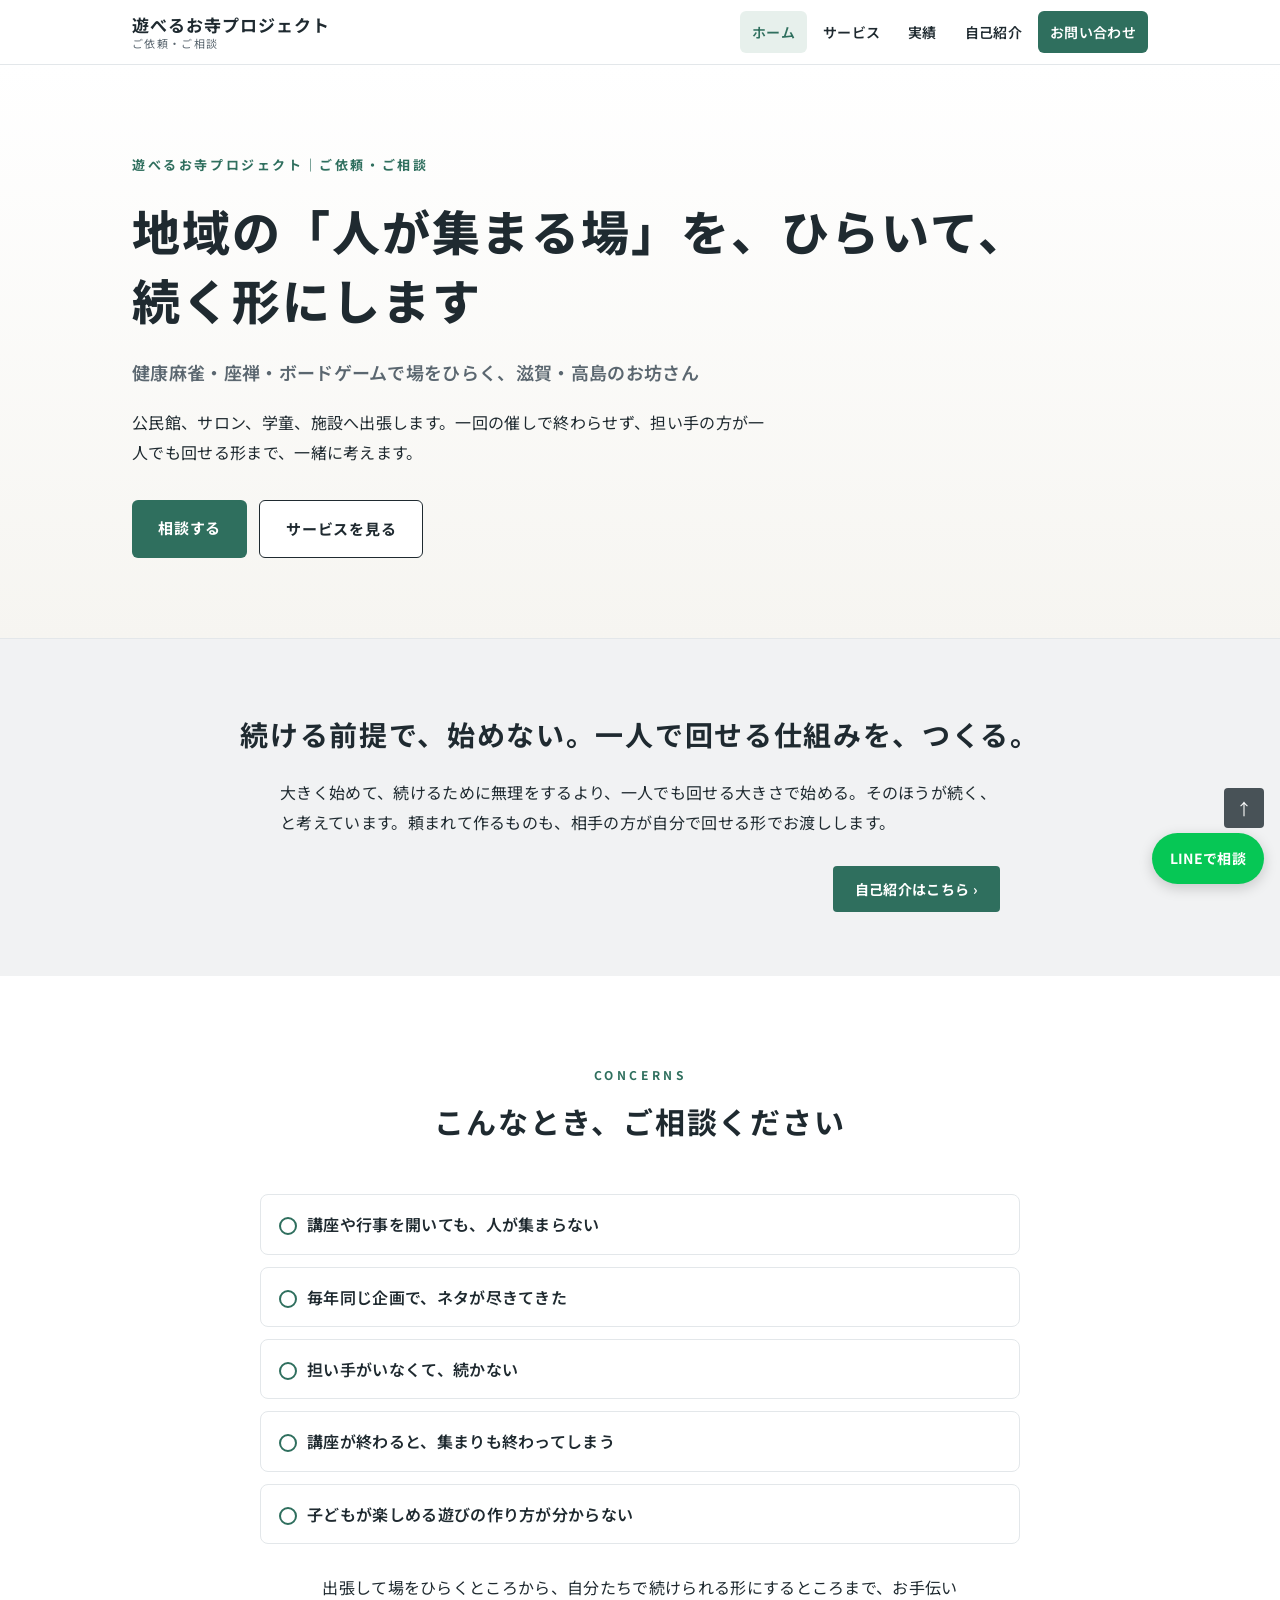
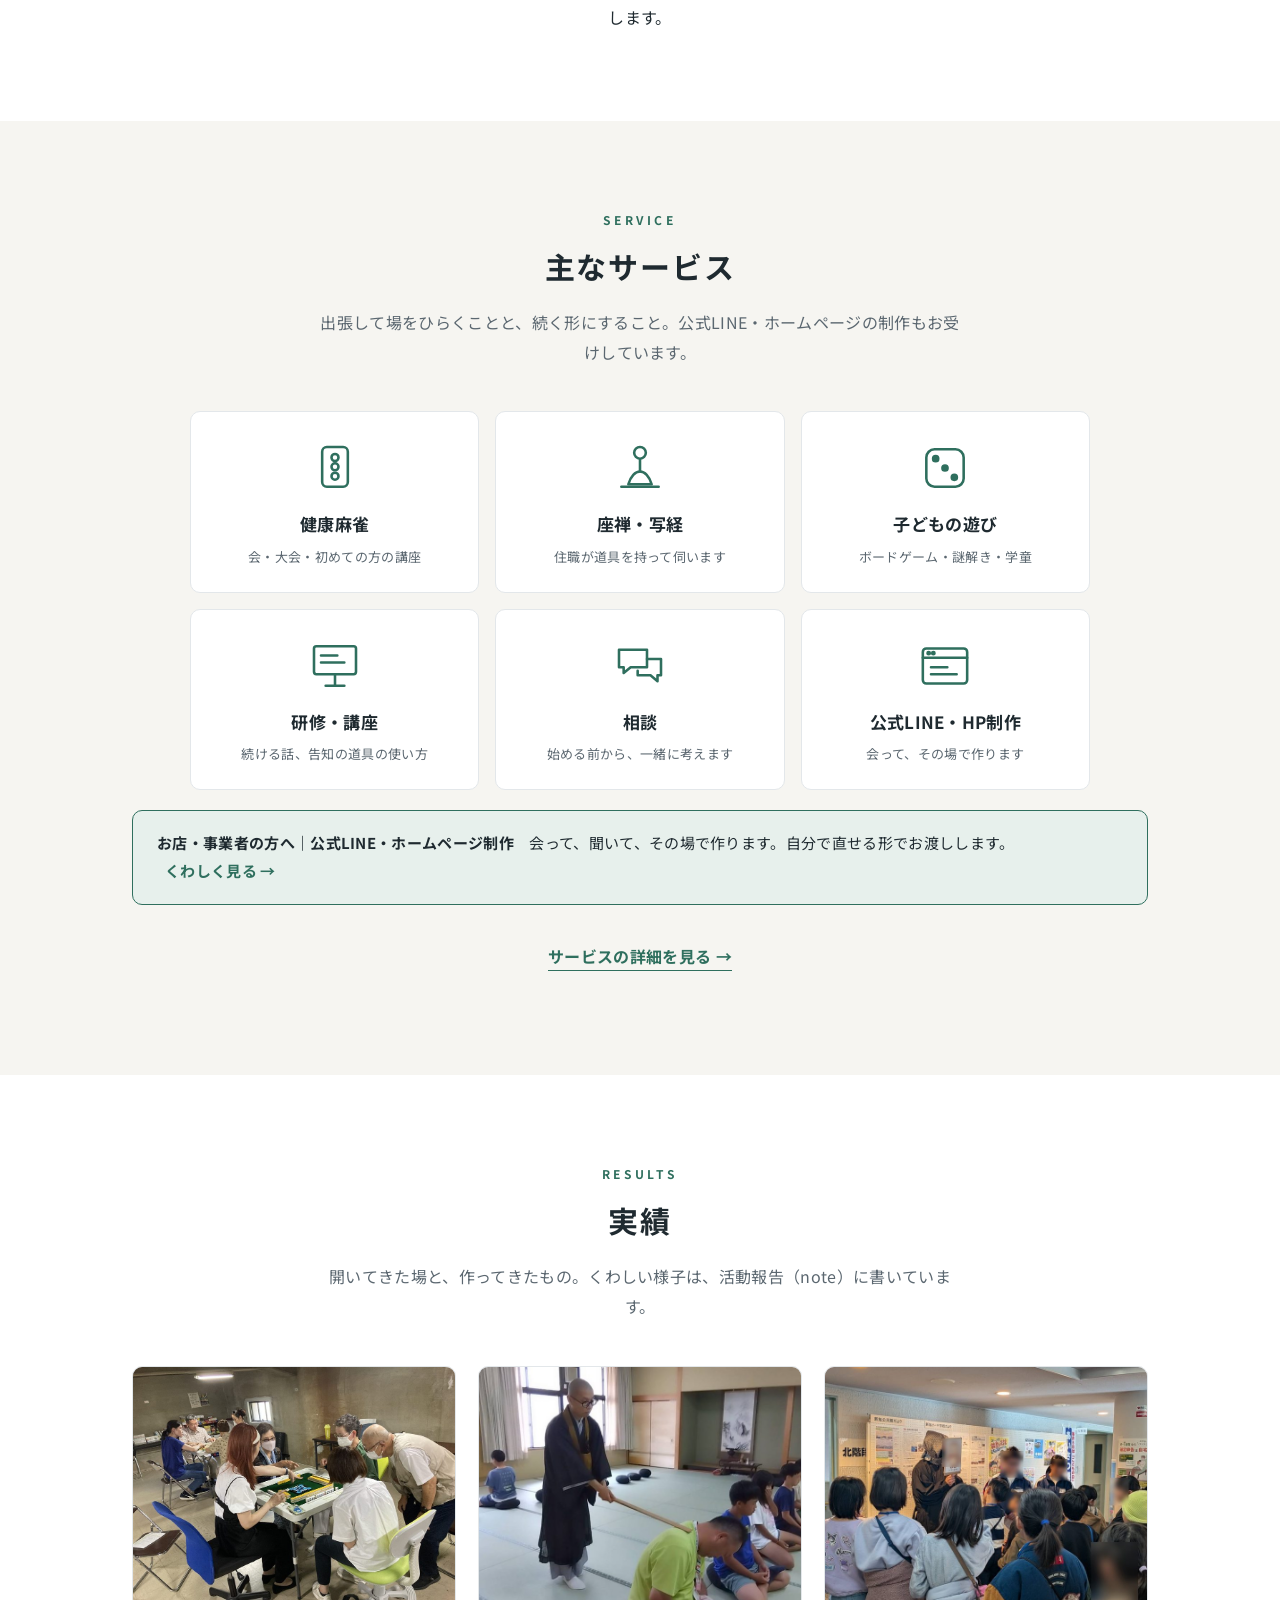
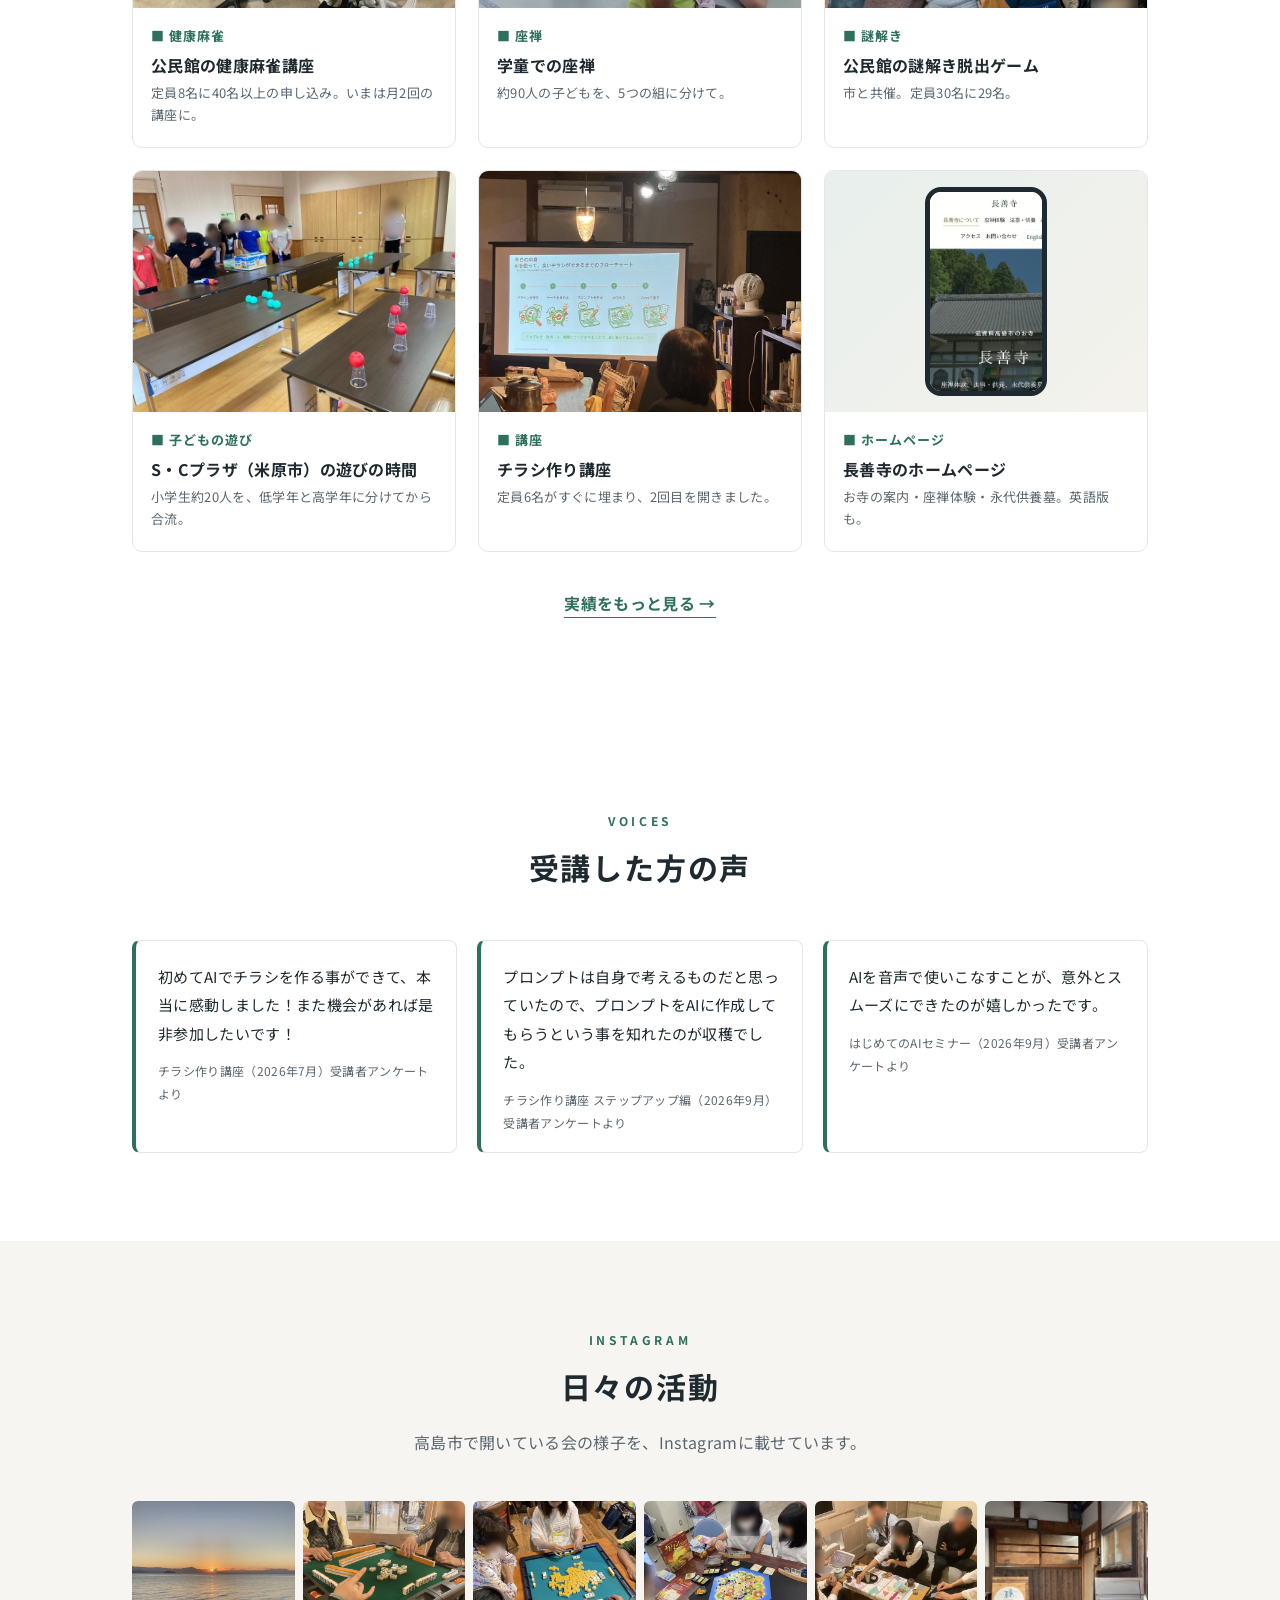
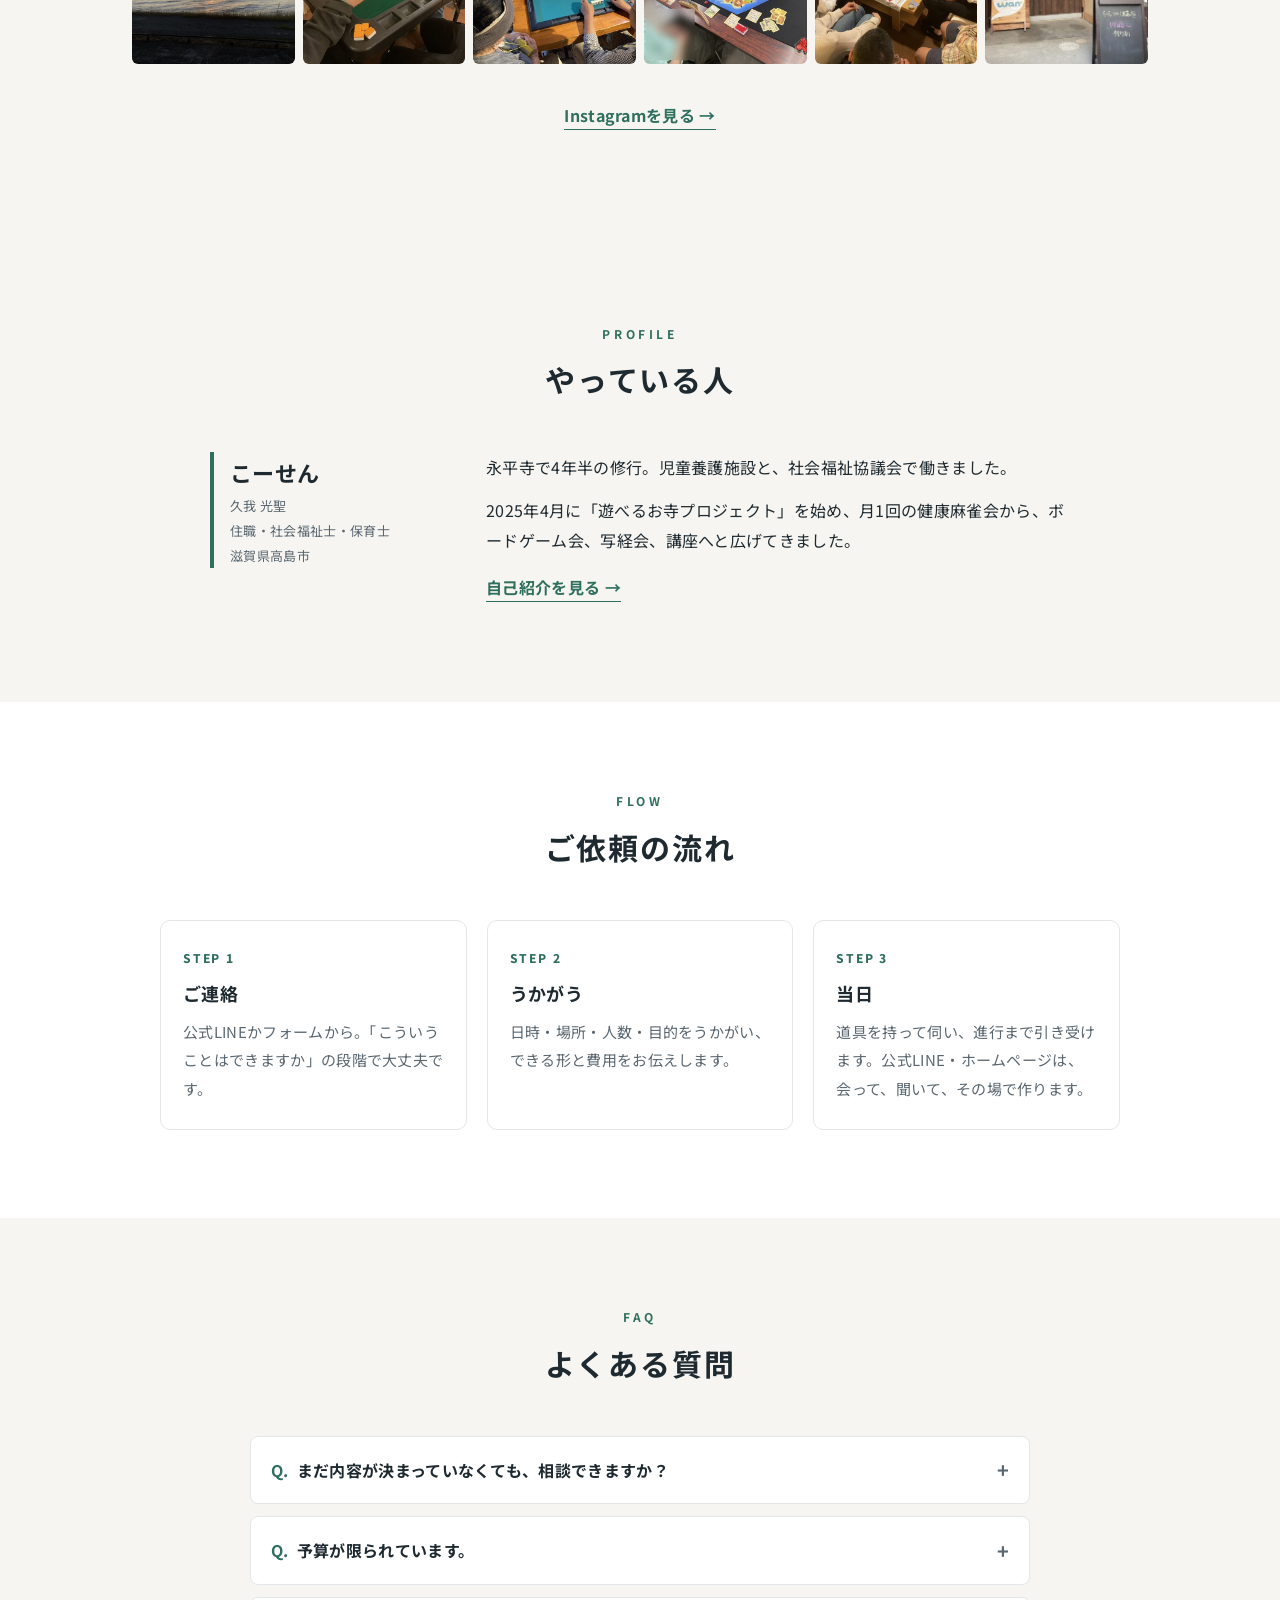
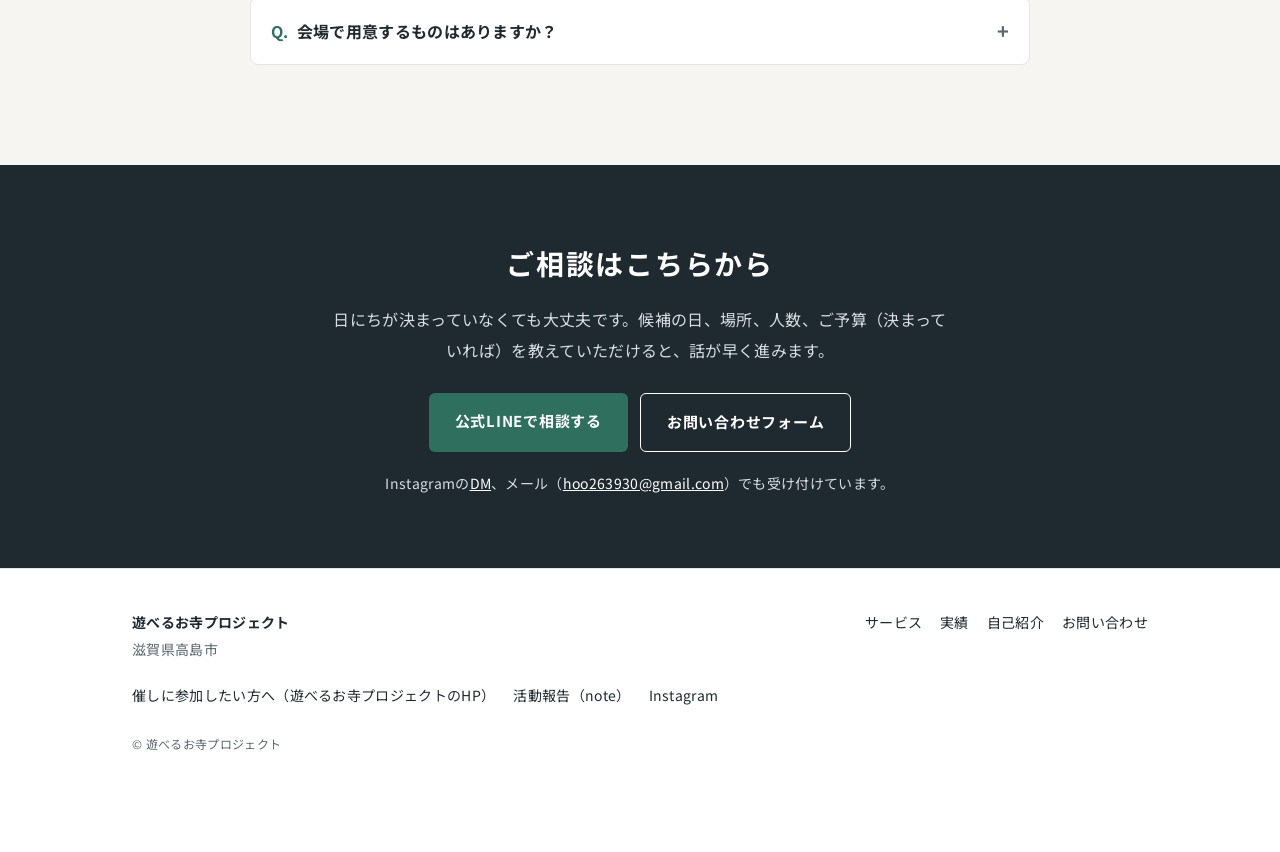
==== index.html @ fc55735c "試作：サービスのページの上にアイコン（押すと各説明へ）、実績のページを写真つきに（S・Cプラザ・公民館の脱出ゲーム・座禅・フェスタ・麻雀大会など13件） Co-Authored-By: Claude " ====
<!doctype html>
<html lang="ja">
<head>
  <meta charset="utf-8" />
  <meta name="viewport" content="width=device-width, initial-scale=1" />
  <script>/* 古い住所（github.io/works）で開かれたら、新しい住所の同じページへ移す */if(/\.github\.io$/.test(location.hostname)){location.replace("https://asoberu-otera-works.pages.dev/"+location.pathname.replace(/^\/works\/?/,"")+location.search+location.hash);}</script>
  <title>遊べるお寺プロジェクト｜ご依頼・ご相談</title>
  <link rel="canonical" href="https://asoberu-otera-works.pages.dev/" />
  <meta name="description" content="地域の「人が集まる場」を、ひらいて、続く形にします。健康麻雀・座禅・ボードゲームで場をひらく、滋賀・高島のお坊さん。" />
  <link rel="preconnect" href="https://fonts.googleapis.com" />
  <link rel="preconnect" href="https://fonts.gstatic.com" crossorigin />
  <link href="https://fonts.googleapis.com/css2?family=Noto+Sans+JP:wght@400;600;700;800&display=swap" rel="stylesheet" />
  <link rel="stylesheet" href="assets/style.css?v=11" />
</head>
<body>
<header class="site-header">
  <div class="wrap">
    <a class="logo" href=""><b>遊べるお寺プロジェクト</b><small>ご依頼・ご相談</small></a>
    <nav class="nav" aria-label="メニュー"><a class="nav-home" href="" aria-current="page">ホーム</a><a href="service/">サービス</a><a href="results/">実績</a><a href="about/">自己紹介</a><a class="nav-cta" href="contact/">お問い合わせ</a></nav>
  </div>
</header>
<main>

<section class="hero">
  <div class="wrap">
    <p class="eyebrow">遊べるお寺プロジェクト｜ご依頼・ご相談</p>
    <h1><span class="nb">地域の「人が集まる場」を、</span><span class="nb">ひらいて、</span><span class="nb">続く形にします</span></h1>
    <p class="lead">健康麻雀・座禅・ボードゲームで場をひらく、滋賀・高島のお坊さん</p>
    <p class="body">公民館、サロン、学童、施設へ出張します。一回の催しで終わらせず、担い手の方が一人でも回せる形まで、一緒に考えます。</p>
    <div class="btns">
      <a class="btn primary" href="contact/">相談する</a>
      <a class="btn ghost" href="service/">サービスを見る</a>
    </div>
  </div>
</section>

<section class="philo">
  <div class="wrap">
    <h2><span class="nb">続ける前提で、始めない。</span><span class="nb">一人で回せる仕組みを、つくる。</span></h2>
    <p>大きく始めて、続けるために無理をするより、一人でも回せる大きさで始める。そのほうが続く、と考えています。頼まれて作るものも、相手の方が自分で回せる形でお渡しします。</p>
    <p class="philo-btn"><a class="btn-sub" href="about/">自己紹介はこちら ›</a></p>
  </div>
</section>

<section class="section">
  <div class="wrap">
    <div class="sec-head"><span class="en">CONCERNS</span><h2>こんなとき、ご相談ください</h2></div>
    <ul class="worries">
      <li>講座や行事を開いても、人が集まらない</li>
      <li>毎年同じ企画で、ネタが尽きてきた</li>
      <li>担い手がいなくて、続かない</li>
      <li>講座が終わると、集まりも終わってしまう</li>
      <li>子どもが楽しめる遊びの作り方が分からない</li>
    </ul>
    <p class="after">出張して場をひらくところから、自分たちで続けられる形にするところまで、お手伝いします。</p>
  </div>
</section>

<section class="section soft">
  <div class="wrap">
    <div class="sec-head"><span class="en">SERVICE</span><h2>主なサービス</h2><p>出張して場をひらくことと、続く形にすること。公式LINE・ホームページの制作もお受けしています。</p></div>
    <div class="svc-grid">
      <a class="svc" href="service/#hiraku"><span class="svc-icon"><svg viewBox="0 0 48 48" width="56" height="56" fill="none" stroke="currentColor" stroke-width="2.2" stroke-linecap="round" stroke-linejoin="round" aria-hidden="true"><rect x="13" y="6" width="22" height="34" rx="4"/><circle cx="24" cy="15" r="3"/><circle cx="24" cy="23" r="3"/><circle cx="24" cy="31" r="3"/></svg></span><b>健康麻雀</b><small>会・大会・初めての方の講座</small></a><a class="svc" href="service/#hiraku"><span class="svc-icon"><svg viewBox="0 0 48 48" width="56" height="56" fill="none" stroke="currentColor" stroke-width="2.2" stroke-linecap="round" stroke-linejoin="round" aria-hidden="true"><circle cx="24" cy="11" r="5"/><path d="M24 17v10"/><path d="M14 38c2-7 6-11 10-11s8 4 10 11z"/><path d="M8 40h32"/></svg></span><b>座禅・写経</b><small>住職が道具を持って伺います</small></a><a class="svc" href="service/#hiraku"><span class="svc-icon"><svg viewBox="0 0 48 48" width="56" height="56" fill="none" stroke="currentColor" stroke-width="2.2" stroke-linecap="round" stroke-linejoin="round" aria-hidden="true"><rect x="8" y="8" width="32" height="32" rx="7"/><circle cx="16" cy="16" r="2.2" fill="currentColor"/><circle cx="24" cy="24" r="2.2" fill="currentColor"/><circle cx="32" cy="32" r="2.2" fill="currentColor"/></svg></span><b>子どもの遊び</b><small>ボードゲーム・謎解き・学童</small></a><a class="svc" href="service/#tsuzuku"><span class="svc-icon"><svg viewBox="0 0 48 48" width="56" height="56" fill="none" stroke="currentColor" stroke-width="2.2" stroke-linecap="round" stroke-linejoin="round" aria-hidden="true"><rect x="6" y="7" width="36" height="24" rx="2"/><path d="M24 31v9"/><path d="M16 41h16"/><path d="M12 15h14M12 21h20"/></svg></span><b>研修・講座</b><small>続ける話、告知の道具の使い方</small></a><a class="svc" href="service/#soudan"><span class="svc-icon"><svg viewBox="0 0 48 48" width="56" height="56" fill="none" stroke="currentColor" stroke-width="2.2" stroke-linecap="round" stroke-linejoin="round" aria-hidden="true"><path d="M6 10h24v15H16l-6 5v-5H6z"/><path d="M30 18h12v14h-3v5l-6-5H22v-4"/></svg></span><b>相談</b><small>始める前から、一緒に考えます</small></a><a class="svc" href="tsukuru/"><span class="svc-icon"><svg viewBox="0 0 48 48" width="56" height="56" fill="none" stroke="currentColor" stroke-width="2.2" stroke-linecap="round" stroke-linejoin="round" aria-hidden="true"><rect x="5" y="9" width="38" height="30" rx="3"/><path d="M5 17h38"/><circle cx="10" cy="13" r="1" fill="currentColor"/><circle cx="14" cy="13" r="1" fill="currentColor"/><path d="M12 25h14M12 31h22"/></svg></span><b>公式LINE・HP制作</b><small>会って、その場で作ります</small></a>
    </div>
    <a class="minor biz" href="tsukuru/"><b>お店・事業者の方へ｜公式LINE・ホームページ制作</b>　会って、聞いて、その場で作ります。自分で直せる形でお渡しします。<span class="go">くわしく見る →</span></a>
    <p class="more"><a href="service/">サービスの詳細を見る →</a></p>
  </div>
</section>

<section class="section">
  <div class="wrap">
    <div class="sec-head"><span class="en">RESULTS</span><h2>実績</h2><p>開いてきた場と、作ってきたもの。くわしい様子は、活動報告（note）に書いています。</p></div>
    <div class="gal-grid">
      <a class="gal" href="https://note.com/loyal_dill1011/n/n5e70d0323a00" target="_blank" rel="noopener"><span class="gal-img"><img src="images/mahjong-play.jpg" alt="公民館の健康麻雀講座" loading="lazy"></span><span class="gal-body"><span class="cat">■ 健康麻雀</span><b>公民館の健康麻雀講座</b><small>定員8名に40名以上の申し込み。いまは月2回の講座に。</small></span></a><a class="gal" href="https://note.com/loyal_dill1011/n/nba5500e91aa4" target="_blank" rel="noopener"><span class="gal-img"><img src="images/zazen-kids.jpg" alt="学童での座禅" loading="lazy"></span><span class="gal-body"><span class="cat">■ 座禅</span><b>学童での座禅</b><small>約90人の子どもを、5つの組に分けて。</small></span></a><a class="gal" href="https://note.com/loyal_dill1011/n/n4468e913ce5d" target="_blank" rel="noopener"><span class="gal-img"><img src="images/results/nazotoki-kominkan.jpg" alt="公民館の謎解き脱出ゲーム" loading="lazy"></span><span class="gal-body"><span class="cat">■ 謎解き</span><b>公民館の謎解き脱出ゲーム</b><small>市と共催。定員30名に29名。</small></span></a><a class="gal" href="https://note.com/loyal_dill1011/n/n1e4b9bcd5b6c" target="_blank" rel="noopener"><span class="gal-img"><img src="images/results/sc-plaza.jpg" alt="S・Cプラザ（米原市）の遊びの時間" loading="lazy"></span><span class="gal-body"><span class="cat">■ 子どもの遊び</span><b>S・Cプラザ（米原市）の遊びの時間</b><small>小学生約20人を、低学年と高学年に分けてから合流。</small></span></a><a class="gal" href="https://note.com/loyal_dill1011/n/nf34be5c42627" target="_blank" rel="noopener"><span class="gal-img"><img src="images/seminar-lecture.jpg" alt="チラシ作り講座" loading="lazy"></span><span class="gal-body"><span class="cat">■ 講座</span><b>チラシ作り講座</b><small>定員6名がすぐに埋まり、2回目を開きました。</small></span></a><a class="gal" href="https://chozenji.pages.dev/" target="_blank" rel="noopener"><span class="gal-img phone"><img src="images/works/site-chozenji.jpg" alt="長善寺のホームページ" loading="lazy"></span><span class="gal-body"><span class="cat">■ ホームページ</span><b>長善寺のホームページ</b><small>お寺の案内・座禅体験・永代供養墓。英語版も。</small></span></a>
    </div>
    <p class="more"><a href="results/">実績をもっと見る →</a></p>
  </div>
</section>

<section class="section">
  <div class="wrap">
    <div class="sec-head"><span class="en">VOICES</span><h2>受講した方の声</h2></div>
    <div class="voices">
      <figure class="voice"><blockquote>初めてAIでチラシを作る事ができて、本当に感動しました！また機会があれば是非参加したいです！</blockquote><figcaption>チラシ作り講座（2026年7月）受講者アンケートより</figcaption></figure>
      <figure class="voice"><blockquote>プロンプトは自身で考えるものだと思っていたので、プロンプトをAIに作成してもらうという事を知れたのが収穫でした。</blockquote><figcaption>チラシ作り講座 ステップアップ編（2026年9月）受講者アンケートより</figcaption></figure>
      <figure class="voice"><blockquote>AIを音声で使いこなすことが、意外とスムーズにできたのが嬉しかったです。</blockquote><figcaption>はじめてのAIセミナー（2026年9月）受講者アンケートより</figcaption></figure>
    </div>
  </div>
</section>

<section class="section soft">
  <div class="wrap">
    <div class="sec-head"><span class="en">INSTAGRAM</span><h2>日々の活動</h2><p>高島市で開いている会の様子を、Instagramに載せています。</p></div>
    <div class="ig-grid">
      <a href="https://www.instagram.com/asoberu_otera/" target="_blank" rel="noopener"><img src="images/ig/shakyo-morning.jpg" alt="湖畔の朝の写経会" loading="lazy"></a><a href="https://www.instagram.com/asoberu_otera/" target="_blank" rel="noopener"><img src="images/ig/taiwan-mahjong.jpg" alt="多言語カフェ（台湾麻雀）" loading="lazy"></a><a href="https://www.instagram.com/asoberu_otera/" target="_blank" rel="noopener"><img src="images/ig/mahjong-kai.jpg" alt="健康麻雀会" loading="lazy"></a><a href="https://www.instagram.com/asoberu_otera/" target="_blank" rel="noopener"><img src="images/ig/boardgame.jpg" alt="ボードゲーム会" loading="lazy"></a><a href="https://www.instagram.com/asoberu_otera/" target="_blank" rel="noopener"><img src="images/ig/taiwan-talk.jpg" alt="多言語カフェ" loading="lazy"></a><a href="https://www.instagram.com/asoberu_otera/" target="_blank" rel="noopener"><img src="images/ig/wan.jpg" alt="講座の会場（Wan）" loading="lazy"></a>
    </div>
    <p class="more"><a href="https://www.instagram.com/asoberu_otera/" target="_blank" rel="noopener">Instagramを見る →</a></p>
  </div>
</section>

<section class="section soft">
  <div class="wrap">
    <div class="sec-head"><span class="en">PROFILE</span><h2>やっている人</h2></div>
    <div class="profile">
      <div class="name"><b>こーせん</b><small>久我 光聖</small><small>住職・社会福祉士・保育士</small><small>滋賀県高島市</small></div>
      <div>
        <p>永平寺で4年半の修行。児童養護施設と、社会福祉協議会で働きました。</p>
        <p>2025年4月に「遊べるお寺プロジェクト」を始め、月1回の健康麻雀会から、ボードゲーム会、写経会、講座へと広げてきました。</p>
        <p class="more" style="text-align:left;margin-top:16px"><a href="about/">自己紹介を見る →</a></p>
      </div>
    </div>
  </div>
</section>

<section class="section">
  <div class="wrap">
    <div class="sec-head"><span class="en">FLOW</span><h2>ご依頼の流れ</h2></div>
    <ol class="flow">
      <li><h3>ご連絡</h3><p>公式LINEかフォームから。「こういうことはできますか」の段階で大丈夫です。</p></li>
      <li><h3>うかがう</h3><p>日時・場所・人数・目的をうかがい、できる形と費用をお伝えします。</p></li>
      <li><h3>当日</h3><p>道具を持って伺い、進行まで引き受けます。公式LINE・ホームページは、会って、聞いて、その場で作ります。</p></li>
    </ol>
  </div>
</section>

<section class="section soft">
  <div class="wrap">
    <div class="sec-head"><span class="en">FAQ</span><h2>よくある質問</h2></div>
    <div class="faq">
      <details><summary>まだ内容が決まっていなくても、相談できますか？</summary><p>できます。目的、対象の方、会場、時期をうかがいながら、できる形を一緒に考えます。</p></details>
      <details><summary>予算が限られています。</summary><p>時間を短くする、今ある内容を使う、準備物をそちらでご用意いただくなど、条件に合わせて組み直します。</p></details>
      <details><summary>会場で用意するものはありますか？</summary><p>机・椅子・電源・駐車場は、主催者側でご用意いただく形が基本です。麻雀卓など、運べるものはこちらで持って行きます。必要なものは事前にお伝えします。</p></details>
    </div>
  </div>
</section>
</main>
<section class="cta-band">
  <div class="wrap">
    <h2>ご相談はこちらから</h2>
    <p>日にちが決まっていなくても大丈夫です。候補の日、場所、人数、ご予算（決まっていれば）を教えていただけると、話が早く進みます。</p>
    <div class="btns">
      <a class="btn primary" href="https://lin.ee/ZITRIHg" target="_blank" rel="noopener">公式LINEで相談する</a>
      <a class="btn ghost" href="https://hoo263930-netizen.github.io/contact/" target="_blank" rel="noopener">お問い合わせフォーム</a>
    </div>
    <p class="band-sub">Instagramの<a href="https://www.instagram.com/asoberu_otera/" target="_blank" rel="noopener">DM</a>、メール（<a href="mailto:hoo263930@gmail.com">hoo263930@gmail.com</a>）でも受け付けています。</p>
  </div>
</section>
<footer class="site-footer">
  <div class="wrap">
    <div class="cols">
      <div>
        <b style="color:var(--ink)">遊べるお寺プロジェクト</b><br />
        滋賀県高島市
      </div>
      <ul>
        <li><a href="service/">サービス</a></li>
        <li><a href="results/">実績</a></li>
        <li><a href="about/">自己紹介</a></li>
        <li><a href="contact/">お問い合わせ</a></li>
      </ul>
      <ul>
        <li><a href="https://hoo263930-netizen.github.io/" target="_blank" rel="noopener">催しに参加したい方へ（遊べるお寺プロジェクトのHP）</a></li>
        <li><a href="https://note.com/loyal_dill1011" target="_blank" rel="noopener">活動報告（note）</a></li>
        <li><a href="https://www.instagram.com/asoberu_otera/" target="_blank" rel="noopener">Instagram</a></li>
      </ul>
    </div>
    <p class="copy">© 遊べるお寺プロジェクト</p>
  </div>
</footer>
<a class="float-line" href="https://lin.ee/ZITRIHg" target="_blank" rel="noopener">LINEで相談</a>
<a class="to-top" href="#" aria-label="ページの上へ">↑</a>
</body>
</html>
---- assets/style.css ----
/* works｜遊べるお寺プロジェクト ご依頼・ご相談（2026-09-29 試作：TEToRAのような、白基調のビジネスの形） */
:root{
  --ink:#1f2a30;          /* 本文 */
  --sub:#5b6770;          /* 補足の文字 */
  --line:#e3e7ea;         /* 罫線 */
  --bg:#ffffff;           /* 地 */
  --bg-soft:#f6f5f1;      /* うすい地（生成り） */
  --accent:#2f6f5e;       /* 差し色（苔の緑） */
  --accent-soft:#e7f0ec;
  --maxw:1080px;
  --rail:20px;
}
@media (min-width:900px){ :root{ --rail:32px; } }
*{ box-sizing:border-box; }
html,body{ margin:0; padding:0; }
body{
  color:var(--ink); background:var(--bg);
  font-family:"Noto Sans JP","Hiragino Kaku Gothic ProN","Yu Gothic",Meiryo,sans-serif;
  line-height:1.9; letter-spacing:.02em; font-size:16px;
}
a{ color:var(--accent); }
img{ max-width:100%; height:auto; }
.wrap{ max-width:var(--maxw); margin:0 auto; padding:0 var(--rail); }

/* ヘッダー */
.site-header{ position:sticky; top:0; z-index:10; background:rgba(255,255,255,.96); border-bottom:1px solid var(--line); }
.site-header .wrap{ display:flex; align-items:center; justify-content:space-between; gap:16px; min-height:64px; }
.logo{ text-decoration:none; color:var(--ink); line-height:1.3; }
.logo b{ display:block; font-size:17px; letter-spacing:.06em; }
.logo small{ display:block; font-size:11px; color:var(--sub); letter-spacing:.12em; }
.nav{ display:flex; gap:4px; flex-wrap:wrap; justify-content:flex-end; }
.nav a{ color:var(--ink); text-decoration:none; font-size:14px; font-weight:600; padding:8px 12px; border-radius:6px; }
.nav a:hover,.nav a[aria-current="page"]{ background:var(--accent-soft); color:var(--accent); }
.nav a.nav-cta{ background:var(--accent); color:#fff; }
.nav a.nav-cta:hover{ opacity:.9; }
@media (max-width:760px){
  .site-header{ position:static; }
  .site-header .wrap{ flex-direction:column; align-items:flex-start; padding-top:10px; padding-bottom:6px; gap:4px; }
  .nav{ justify-content:flex-start; margin-left:-10px; }
  .nav a{ font-size:13px; padding:6px 10px; }
}

/* 最初の画面 */
.hero{ padding:88px 0 80px; background:linear-gradient(180deg,#fff 0%,var(--bg-soft) 100%); border-bottom:1px solid var(--line); }
.hero .eyebrow{ font-size:13px; letter-spacing:.2em; color:var(--accent); font-weight:700; margin:0 0 18px; }
.hero h1{ font-size:clamp(28px,5vw,48px); line-height:1.45; margin:0 0 20px; letter-spacing:.04em; font-weight:800; }
.hero .lead{ font-size:clamp(15px,1.8vw,18px); color:var(--sub); margin:0 0 8px; font-weight:600; }
.hero .body{ max-width:640px; margin:18px 0 32px; }
.btns{ display:flex; flex-wrap:wrap; gap:12px; }
.btn{ display:inline-block; text-decoration:none; font-weight:700; padding:14px 26px; border-radius:6px; font-size:15px; letter-spacing:.05em; }
.btn.primary{ background:var(--accent); color:#fff; }
.btn.primary:hover{ opacity:.9; }
.btn.ghost{ background:#fff; color:var(--ink); border:1px solid var(--ink); }
.btn.ghost:hover{ background:var(--ink); color:#fff; }
@media (max-width:760px){ .hero{ padding:52px 0 48px; } .btn{ width:100%; text-align:center; } }
.nb{ display:inline-block; }
@media (max-width:420px){ .hero h1{ font-size:23px; line-height:1.6; } .nav a.nav-home{ display:none; } }

/* セクション */
.section{ padding:88px 0; }
.section.soft{ background:var(--bg-soft); }
.sec-head{ text-align:center; margin:0 0 44px; }
.sec-head .en{ display:block; font-size:12px; letter-spacing:.3em; color:var(--accent); font-weight:700; margin-bottom:6px; }
.sec-head h2{ font-size:clamp(22px,3vw,30px); margin:0; letter-spacing:.06em; }
.sec-head p{ color:var(--sub); margin:12px auto 0; max-width:640px; }
.more{ text-align:center; margin-top:36px; }
.more a{ font-weight:700; text-decoration:none; border-bottom:1px solid currentColor; padding-bottom:2px; }
@media (max-width:760px){ .section{ padding:60px 0; } .sec-head{ margin-bottom:32px; } }

/* こんなとき */
.worries{ list-style:none; margin:0 auto; padding:0; max-width:760px; display:grid; gap:12px; }
.worries li{ background:#fff; border:1px solid var(--line); border-radius:8px; padding:14px 18px 14px 46px; position:relative; font-weight:600; }
.worries li::before{ content:""; position:absolute; left:18px; top:50%; width:14px; height:14px; margin-top:-7px; border-radius:50%; border:2px solid var(--accent); }
.after{ text-align:center; margin:28px auto 0; max-width:640px; }

/* サービスのカード */
.cards{ display:grid; grid-template-columns:repeat(3,1fr); gap:20px; }
.card{ background:#fff; border:1px solid var(--line); border-radius:10px; padding:28px 24px; }
.card .num{ font-size:13px; font-weight:800; color:var(--accent); letter-spacing:.1em; }
.card h3{ font-size:19px; margin:6px 0 12px; }
.card p{ margin:0; color:var(--sub); font-size:15px; }
.minor{ margin-top:20px; border:1px dashed #c9d0d4; border-radius:10px; padding:18px 24px; background:#fff; font-size:15px; color:var(--sub); }
.minor b{ color:var(--ink); }
@media (max-width:900px){ .cards{ grid-template-columns:1fr; } }

/* 実績 */
.works-list{ display:grid; grid-template-columns:repeat(2,1fr); gap:16px; }
.work{ display:block; background:#fff; border:1px solid var(--line); border-radius:10px; padding:22px 24px; text-decoration:none; color:var(--ink); }
a.work:hover{ border-color:var(--accent); }
.work .cat{ display:inline-block; font-size:12px; font-weight:700; color:var(--accent); background:var(--accent-soft); padding:2px 10px; border-radius:999px; }
.work .date{ font-size:12px; color:var(--sub); margin-left:8px; }
.work h3{ font-size:17px; margin:10px 0 6px; line-height:1.6; }
.work p{ margin:0; color:var(--sub); font-size:14px; }
.work .go{ display:block; margin-top:10px; font-size:13px; font-weight:700; color:var(--accent); }
@media (max-width:760px){ .works-list{ grid-template-columns:1fr; } }

/* やっている人 */
.profile{ display:grid; grid-template-columns:240px 1fr; gap:36px; align-items:start; max-width:860px; margin:0 auto; }
.profile .name{ border-left:4px solid var(--accent); padding-left:16px; }
.profile .name b{ display:block; font-size:22px; }
.profile .name small{ display:block; color:var(--sub); font-size:13px; }
.profile p{ margin:0 0 12px; }
@media (max-width:760px){ .profile{ grid-template-columns:1fr; gap:16px; } }

/* 流れ */
.flow{ list-style:none; margin:0 auto; padding:0; display:grid; grid-template-columns:repeat(3,1fr); gap:20px; counter-reset:step; max-width:960px; }
.flow li{ background:#fff; border:1px solid var(--line); border-radius:10px; padding:26px 22px; counter-increment:step; }
.flow li::before{ content:"STEP " counter(step); display:block; font-size:12px; font-weight:800; letter-spacing:.15em; color:var(--accent); margin-bottom:6px; }
.flow h3{ margin:0 0 8px; font-size:18px; }
.flow p{ margin:0; color:var(--sub); font-size:15px; }
@media (max-width:760px){ .flow{ grid-template-columns:1fr; } }

/* よくある質問 */
.faq{ max-width:780px; margin:0 auto; }
.faq details{ background:#fff; border:1px solid var(--line); border-radius:8px; margin-bottom:12px; }
.faq summary{ cursor:pointer; list-style:none; padding:18px 48px 18px 20px; font-weight:700; position:relative; }
.faq summary::-webkit-details-marker{ display:none; }
.faq summary::before{ content:"Q."; color:var(--accent); margin-right:8px; }
.faq summary::after{ content:"+"; position:absolute; right:20px; top:50%; transform:translateY(-50%); font-size:20px; color:var(--sub); }
.faq details[open] summary::after{ content:"\2212"; }
.faq details p{ margin:0; padding:0 20px 18px 44px; color:var(--sub); }

/* お問い合わせの帯 */
.cta-band{ background:var(--ink); color:#fff; text-align:center; padding:72px 0; }
.cta-band h2{ margin:0 0 14px; font-size:clamp(22px,3vw,28px); letter-spacing:.06em; }
.cta-band p{ margin:0 auto 28px; max-width:620px; color:#d7dde1; }
.cta-band .btns{ justify-content:center; }
.cta-band .btn.ghost{ background:transparent; color:#fff; border-color:#fff; }
.cta-band .btn.ghost:hover{ background:#fff; color:var(--ink); }

/* 下層ページ */
.page-head{ padding:64px 0 48px; background:var(--bg-soft); border-bottom:1px solid var(--line); }
.page-head .en{ font-size:12px; letter-spacing:.3em; color:var(--accent); font-weight:700; }
.page-head h1{ margin:6px 0 10px; font-size:clamp(26px,4vw,36px); letter-spacing:.06em; }
.page-head p{ margin:0; color:var(--sub); max-width:680px; }
.page-body{ padding:64px 0 24px; }
.block{ max-width:860px; margin:0 auto 64px; }
.block h2{ font-size:22px; border-bottom:2px solid var(--ink); padding-bottom:8px; margin:0 0 20px; }
.block h3{ font-size:17px; margin:26px 0 8px; }
.block ul{ padding-left:1.3em; }
.block li{ margin:4px 0; }
.note-box{ background:var(--bg-soft); border-radius:8px; padding:16px 20px; font-size:15px; color:var(--sub); margin-top:16px; }
.tag-list{ display:flex; flex-wrap:wrap; gap:8px; list-style:none; padding:0 !important; }
.tag-list li{ background:var(--accent-soft); color:var(--accent); font-weight:700; font-size:14px; padding:4px 12px; border-radius:999px; margin:0; }
.cat-title{ font-size:15px; letter-spacing:.1em; color:var(--accent); margin:40px 0 14px; }

/* フッター */
.site-footer{ border-top:1px solid var(--line); padding:40px 0 28px; font-size:14px; color:var(--sub); }
.site-footer .cols{ display:flex; flex-wrap:wrap; justify-content:space-between; gap:20px; }
.site-footer a{ color:var(--ink); text-decoration:none; }
.site-footer a:hover{ color:var(--accent); }
.site-footer ul{ list-style:none; margin:0; padding:0; display:flex; flex-wrap:wrap; gap:6px 18px; }
.site-footer .copy{ margin-top:24px; font-size:12px; }

/* 9/29夜 追加：お店・事業者の方への入口／帯の補足／5段の流れ */
a.minor.biz{ display:block; text-decoration:none; border:1px solid var(--accent); background:var(--accent-soft); color:var(--ink); }
a.minor.biz:hover{ background:#dbe9e3; }
a.minor.biz .go{ display:inline-block; margin-left:8px; color:var(--accent); font-weight:700; }
.band-sub{ margin:18px auto 0 !important; font-size:14px; }
.band-sub a{ color:#fff; }
.flow.flow5{ grid-template-columns:repeat(5,1fr); max-width:none; }
.flow.flow5 li{ padding:20px 16px; }
.flow.flow5 h3{ font-size:16px; }
@media (max-width:900px){ .flow.flow5{ grid-template-columns:1fr; } }
@media (max-width:760px){ .sp-none{ display:none; } }
@media (max-width:420px){ .page-head h1{ font-size:23px; line-height:1.6; } }

/* 料金表（2026年9月30日） */
table.price{ width:100%; border-collapse:collapse; margin:8px 0 12px; background:#fff; }
table.price th, table.price td{ border-bottom:1px solid var(--line); padding:12px 10px; text-align:left; vertical-align:top; font-size:15px; }
table.price th{ width:1%; white-space:nowrap; font-weight:600; color:var(--ink); padding-right:18px; }
table.price td b{ font-size:17px; }
table.price .p-sub{ display:block; font-size:13px; color:var(--sub); margin-top:2px; }
ul.price-notes{ margin:0; padding-left:1.2em; color:var(--sub); font-size:14px; }
ul.price-notes li{ margin:4px 0; }

/* 写真（2026年9月30日） */
.card.has-img{ padding:0; overflow:hidden; display:flex; flex-direction:column; }
.card-img{ width:100%; aspect-ratio:4/3; object-fit:cover; display:block; }
.card-body{ padding:22px 24px 26px; }
.photo-row{ display:grid; grid-template-columns:repeat(3,1fr); gap:12px; margin:0 0 20px; }
.photo-row.one{ grid-template-columns:1fr; max-width:520px; }
.photo-row figure{ margin:0; }
.photo-row img{ width:100%; aspect-ratio:4/3; object-fit:cover; border-radius:8px; display:block; }
.photo-row figcaption{ font-size:13px; color:var(--sub); margin-top:4px; }
@media (max-width:600px){ .photo-row{ grid-template-columns:1fr 1fr; } }
/* 受講した方の声 */
.voices{ display:grid; grid-template-columns:repeat(3,1fr); gap:20px; }
.voice{ margin:0; background:#fff; border:1px solid var(--line); border-left:4px solid var(--accent); border-radius:8px; padding:22px 22px 18px; }
.voice blockquote{ margin:0 0 12px; font-size:15px; line-height:1.9; }
.voice figcaption{ font-size:12px; color:var(--sub); }
@media (max-width:900px){ .voices{ grid-template-columns:1fr; } }

/* ───── 2026年10月5日：TEToRAの並び方を参考に（考え方の帯／サービスのアイコン／画像つき実績／Instagram／右下のLINE） ───── */
/* 考え方の帯 */
.philo{ background:#f1f2f3; padding:72px 0 64px; }
.philo h2{ font-size:clamp(20px,2.8vw,28px); line-height:1.7; margin:0 0 18px; letter-spacing:.06em; text-align:center; }
.philo p{ max-width:720px; margin:0 auto; }
.philo .philo-btn{ text-align:right; margin-top:28px; max-width:720px; }
.btn-sub{ display:inline-block; background:var(--accent); color:#fff; text-decoration:none; font-weight:700; font-size:14px; padding:10px 22px; border-radius:4px; }
.btn-sub:hover{ opacity:.9; }
@media (max-width:760px){ .philo{ padding:52px 0 44px; } .philo h2{ font-size:19px; } .philo .philo-btn{ text-align:center; } }

/* サービスのアイコン（3列×2段） */
.svc-grid{ display:grid; grid-template-columns:repeat(3,1fr); gap:16px; max-width:900px; margin:0 auto; }
.svc{ display:flex; flex-direction:column; align-items:center; text-align:center; gap:6px; background:#fff; border:1px solid var(--line); border-radius:10px; padding:28px 14px 24px; text-decoration:none; color:var(--ink); }
.svc:hover{ border-color:var(--accent); }
.svc-icon{ color:var(--accent); line-height:0; margin-bottom:6px; }
.svc b{ font-size:17px; }
.svc small{ font-size:13px; color:var(--sub); line-height:1.6; }
@media (max-width:600px){ .svc-grid{ grid-template-columns:1fr 1fr; gap:10px; } .svc{ padding:20px 8px 18px; } .svc b{ font-size:15px; } .svc-icon svg{ width:44px; height:44px; } }

/* 画像つきの実績 */
.gal-grid{ display:grid; grid-template-columns:repeat(3,1fr); gap:22px; }
.gal{ display:flex; flex-direction:column; background:#fff; border:1px solid var(--line); border-radius:10px; overflow:hidden; text-decoration:none; color:var(--ink); }
a.gal:hover{ border-color:var(--accent); }
.gal-img{ display:block; aspect-ratio:4/3; background:#eef0f1; overflow:hidden; }
.gal-img img{ width:100%; height:100%; object-fit:cover; object-position:top center; display:block; }
.gal-body{ display:flex; flex-direction:column; gap:4px; padding:16px 18px 20px; }
.gal-body .cat{ font-size:13px; font-weight:700; color:var(--accent); letter-spacing:.08em; }
.gal-body b{ font-size:16px; line-height:1.6; }
.gal-body small{ font-size:13px; color:var(--sub); line-height:1.7; }
@media (max-width:900px){ .gal-grid{ grid-template-columns:1fr 1fr; gap:14px; } }
@media (max-width:520px){ .gal-grid{ grid-template-columns:1fr; } }

/* Instagramの並び */
.ig-grid{ display:grid; grid-template-columns:repeat(6,1fr); gap:8px; }
.ig-grid a{ display:block; aspect-ratio:1/1; overflow:hidden; border-radius:6px; }
.ig-grid img{ width:100%; height:100%; object-fit:cover; display:block; transition:transform .3s; }
.ig-grid a:hover img{ transform:scale(1.04); }
@media (max-width:760px){ .ig-grid{ grid-template-columns:repeat(3,1fr); gap:6px; } }

/* 右下のLINEボタン・上へ戻る */
.float-line{ position:fixed; right:16px; bottom:16px; z-index:20; background:#06c755; color:#fff; text-decoration:none; font-weight:700; font-size:14px; padding:12px 18px; border-radius:999px; box-shadow:0 4px 14px rgba(0,0,0,.18); }
.float-line:hover{ opacity:.92; }
.to-top{ position:fixed; right:16px; bottom:72px; z-index:20; width:40px; height:40px; display:flex; align-items:center; justify-content:center; background:var(--ink); color:#fff; text-decoration:none; border-radius:4px; font-size:16px; opacity:.8; }
.site-footer{ padding-bottom:84px; }

/* 料金表：長い見出しをスマホで折り返す */
@media (max-width:600px){ table.price th{ white-space:normal; width:38%; } }
/* 実績：サイトの画面はスマホの枠に、チラシは全体を見せる */
.gal-img.phone, .gal-img.paper{ background:linear-gradient(135deg,#e8efec,#f4f2ec); padding:16px 0; display:flex; justify-content:center; }
.gal-img.phone img, .gal-img.paper img{ width:auto; height:100%; object-fit:contain; }
.gal-img.phone img{ border:5px solid #1f2a30; border-radius:16px; background:#fff; }
.gal-img.paper img{ box-shadow:0 4px 12px rgba(0,0,0,.15); }
/* 自己紹介：顔写真の枠・高島での実践（2026年10月5日） */
.block.wide{ max-width:var(--maxw); }
.block.wide > p{ max-width:860px; }
.profile.with-photo .name{ border-left:none; padding-left:0; }
.photo-ph, .profile-photo{ width:200px; aspect-ratio:1/1; border-radius:50%; margin:0 0 16px; }
.photo-ph{ display:flex; align-items:center; justify-content:center; text-align:center; background:var(--accent-soft); color:var(--accent); font-size:13px; font-weight:700; line-height:1.6; border:2px dashed #b9cfc6; }
.profile-photo{ object-fit:cover; display:block; }
@media (max-width:760px){ .photo-ph, .profile-photo{ width:160px; } }
/* サービスのページ上のアイコン・実績の写真がまだ無いもの（2026年10月5日） */
.svc-index{ margin-bottom:48px; }
.svc-lead{ text-align:center; color:var(--sub); font-size:14px; margin:0 0 16px; }
.block h3[id], .block[id]{ scroll-margin-top:80px; }
.gal-img.icon{ display:flex; align-items:center; justify-content:center; color:#06c755; background:linear-gradient(135deg,#e9f7ee,#f4f2ec); }
.gal-img.icon svg{ width:84px; height:84px; }
.page-body .gal-grid{ margin-bottom:8px; }
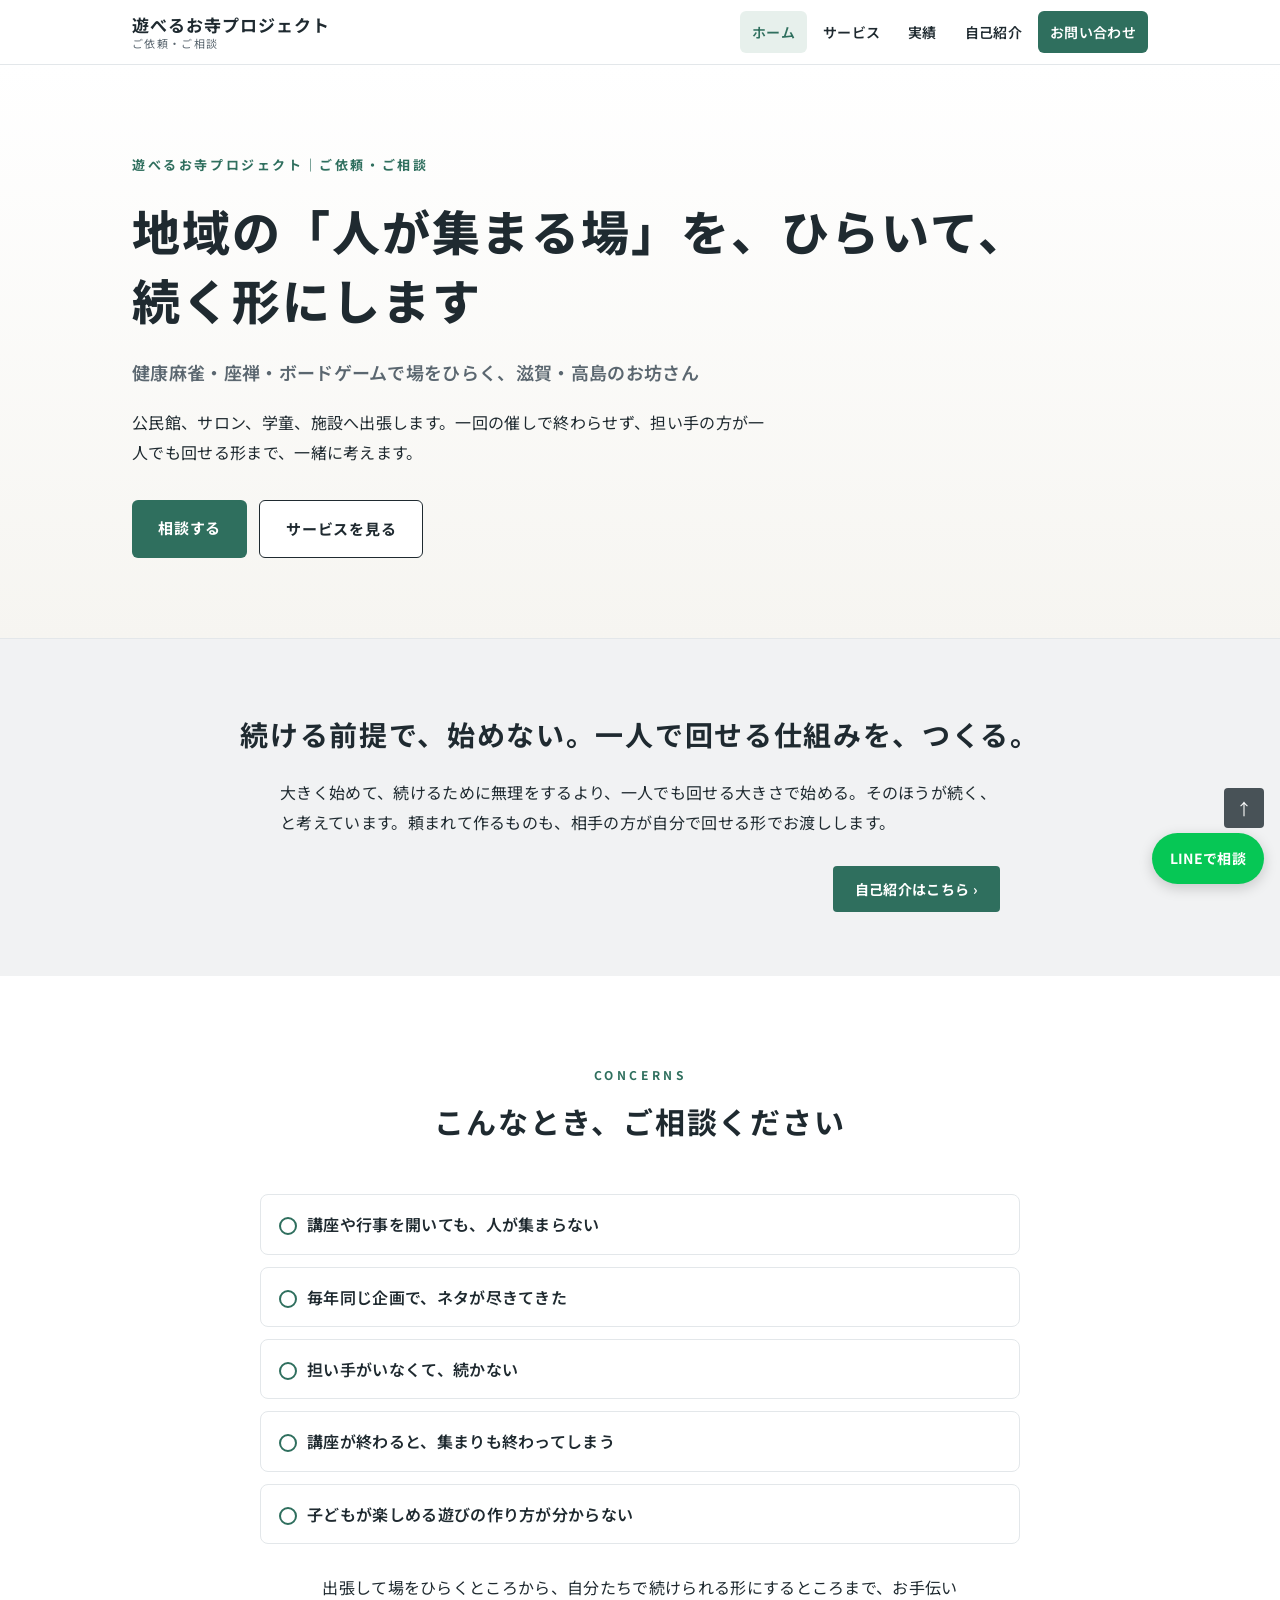
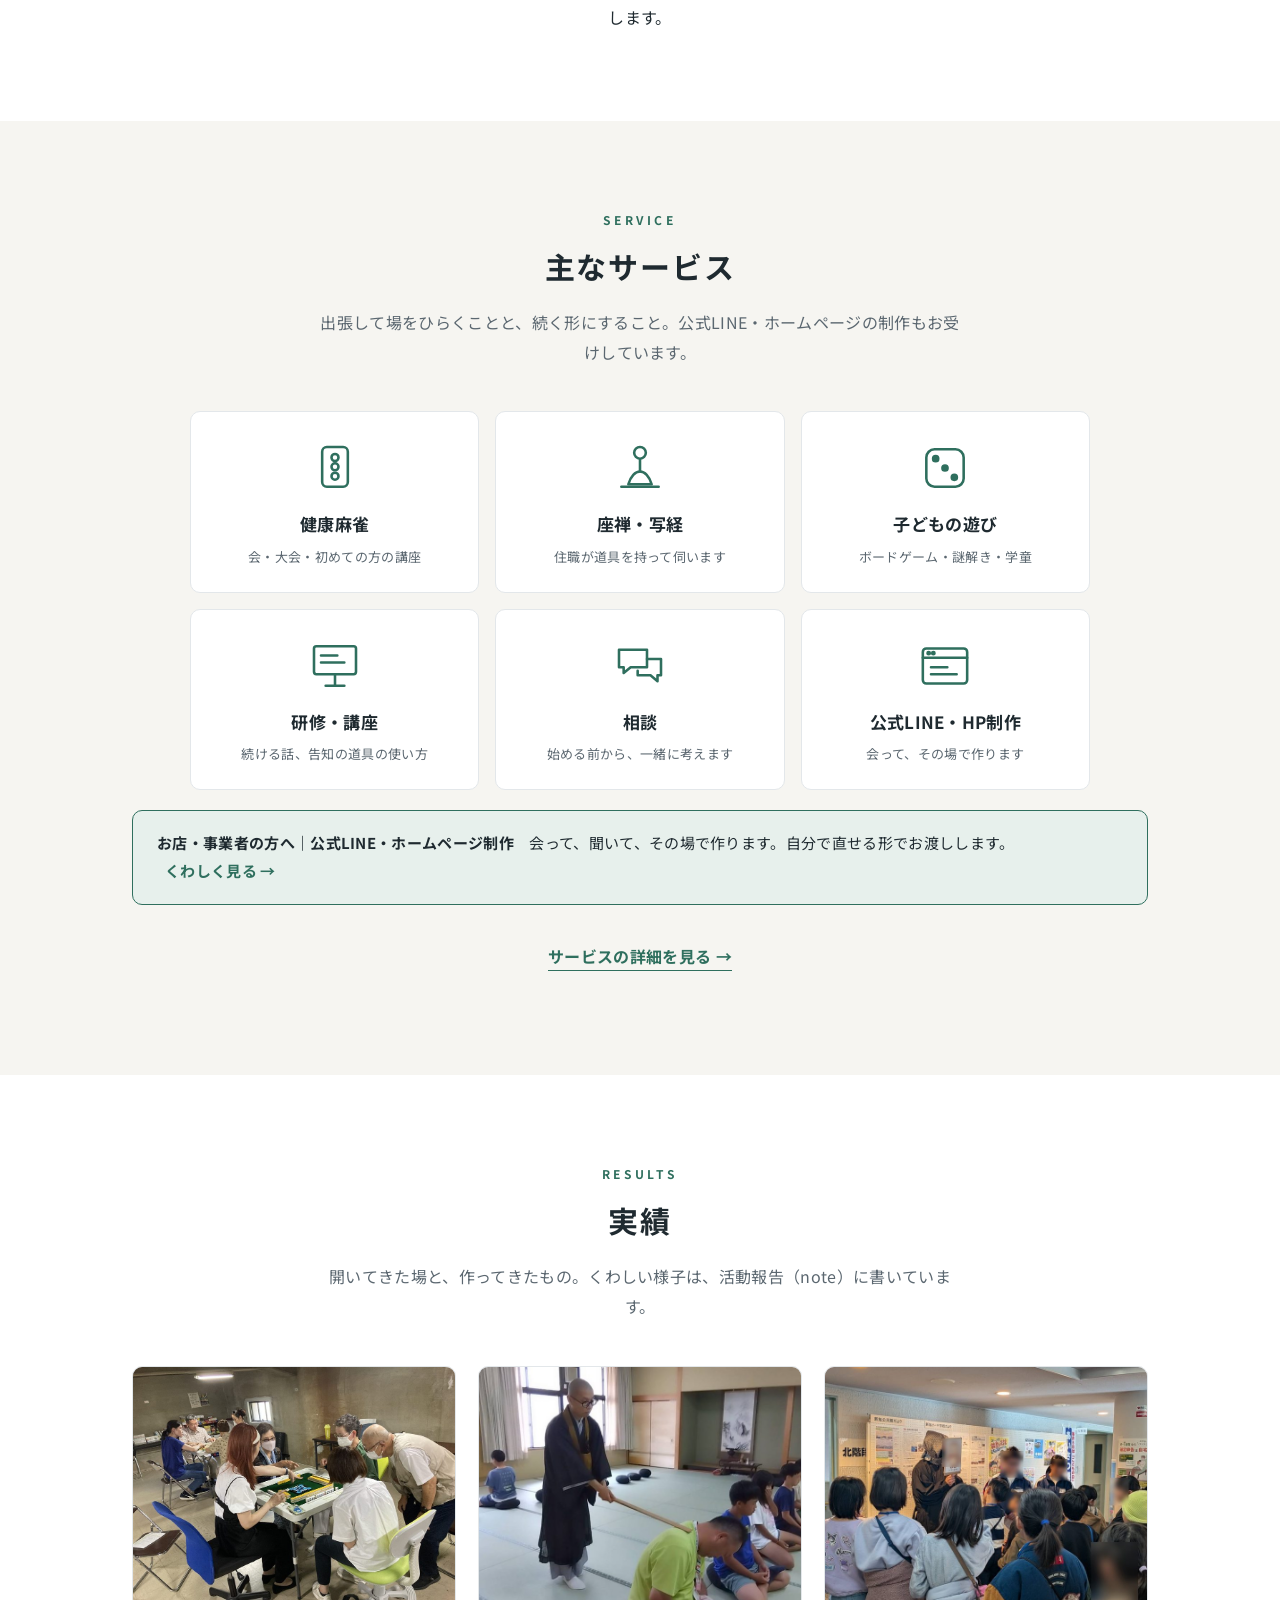
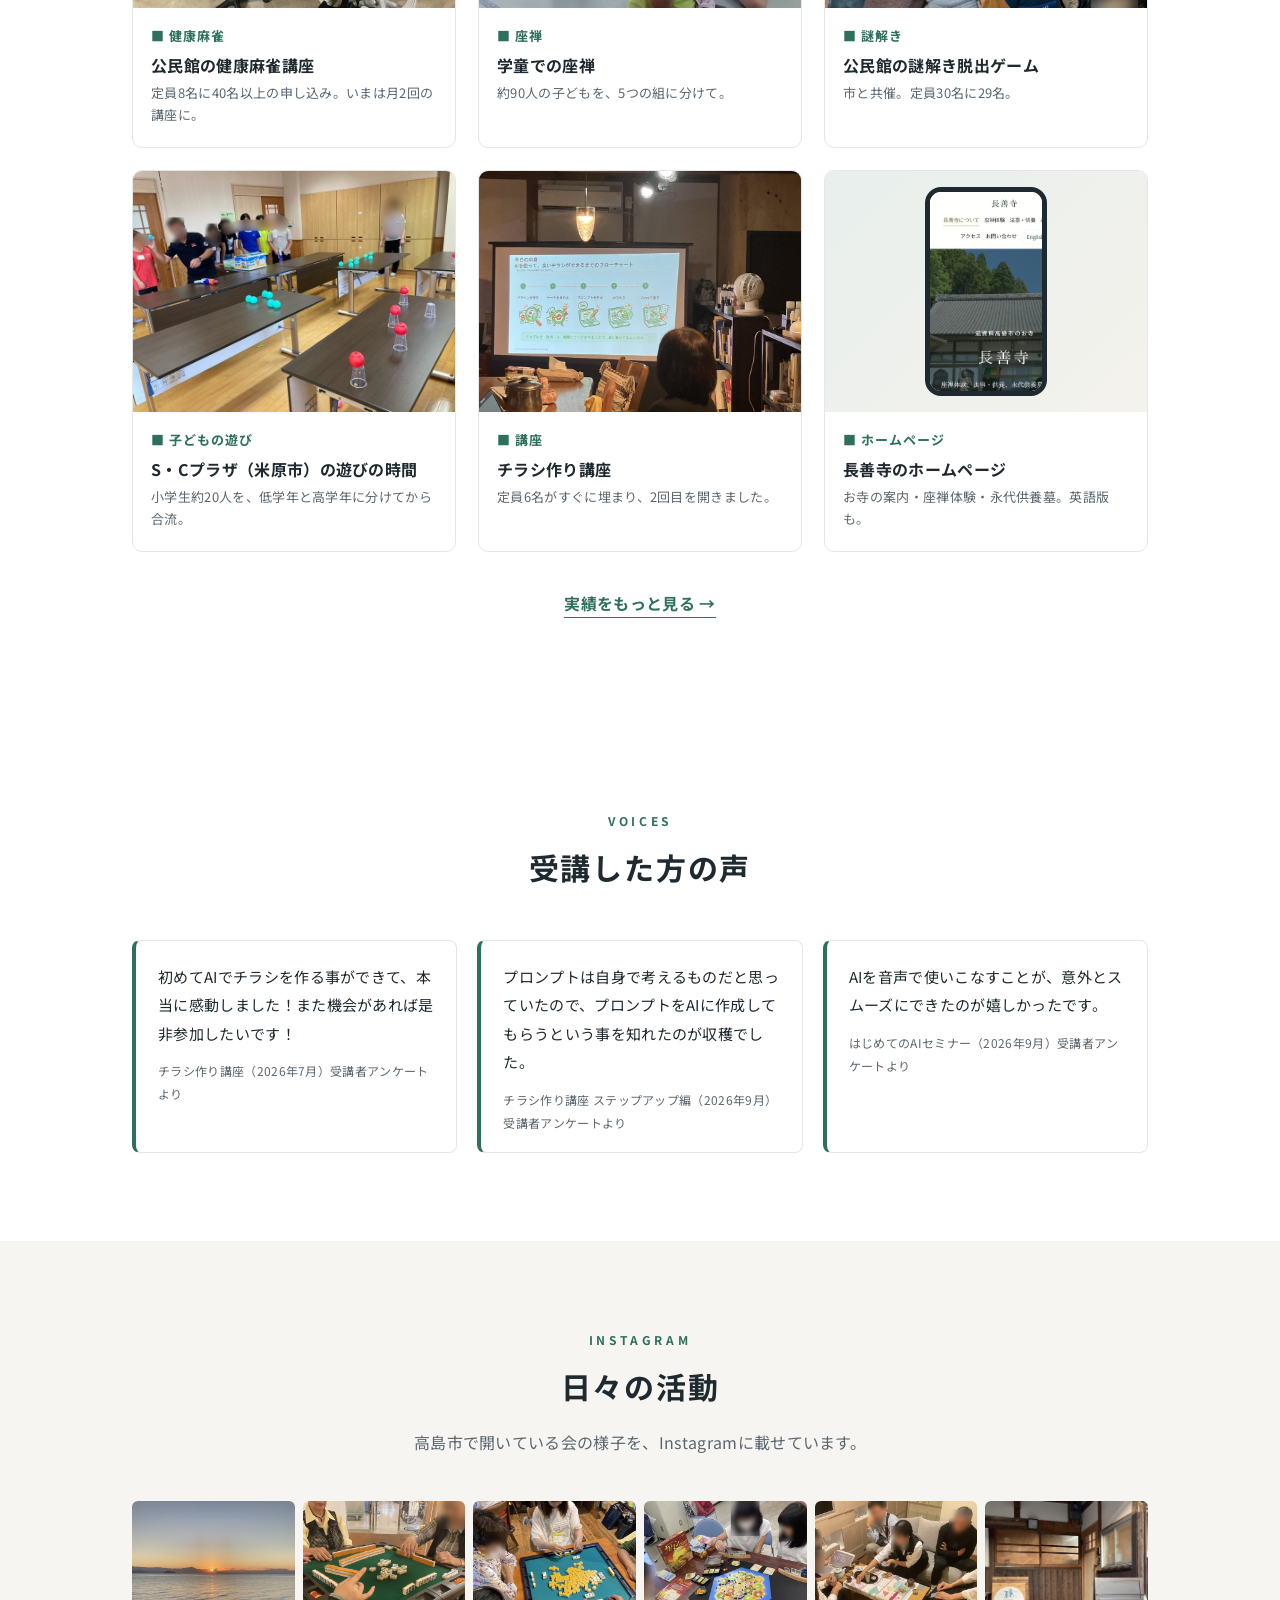
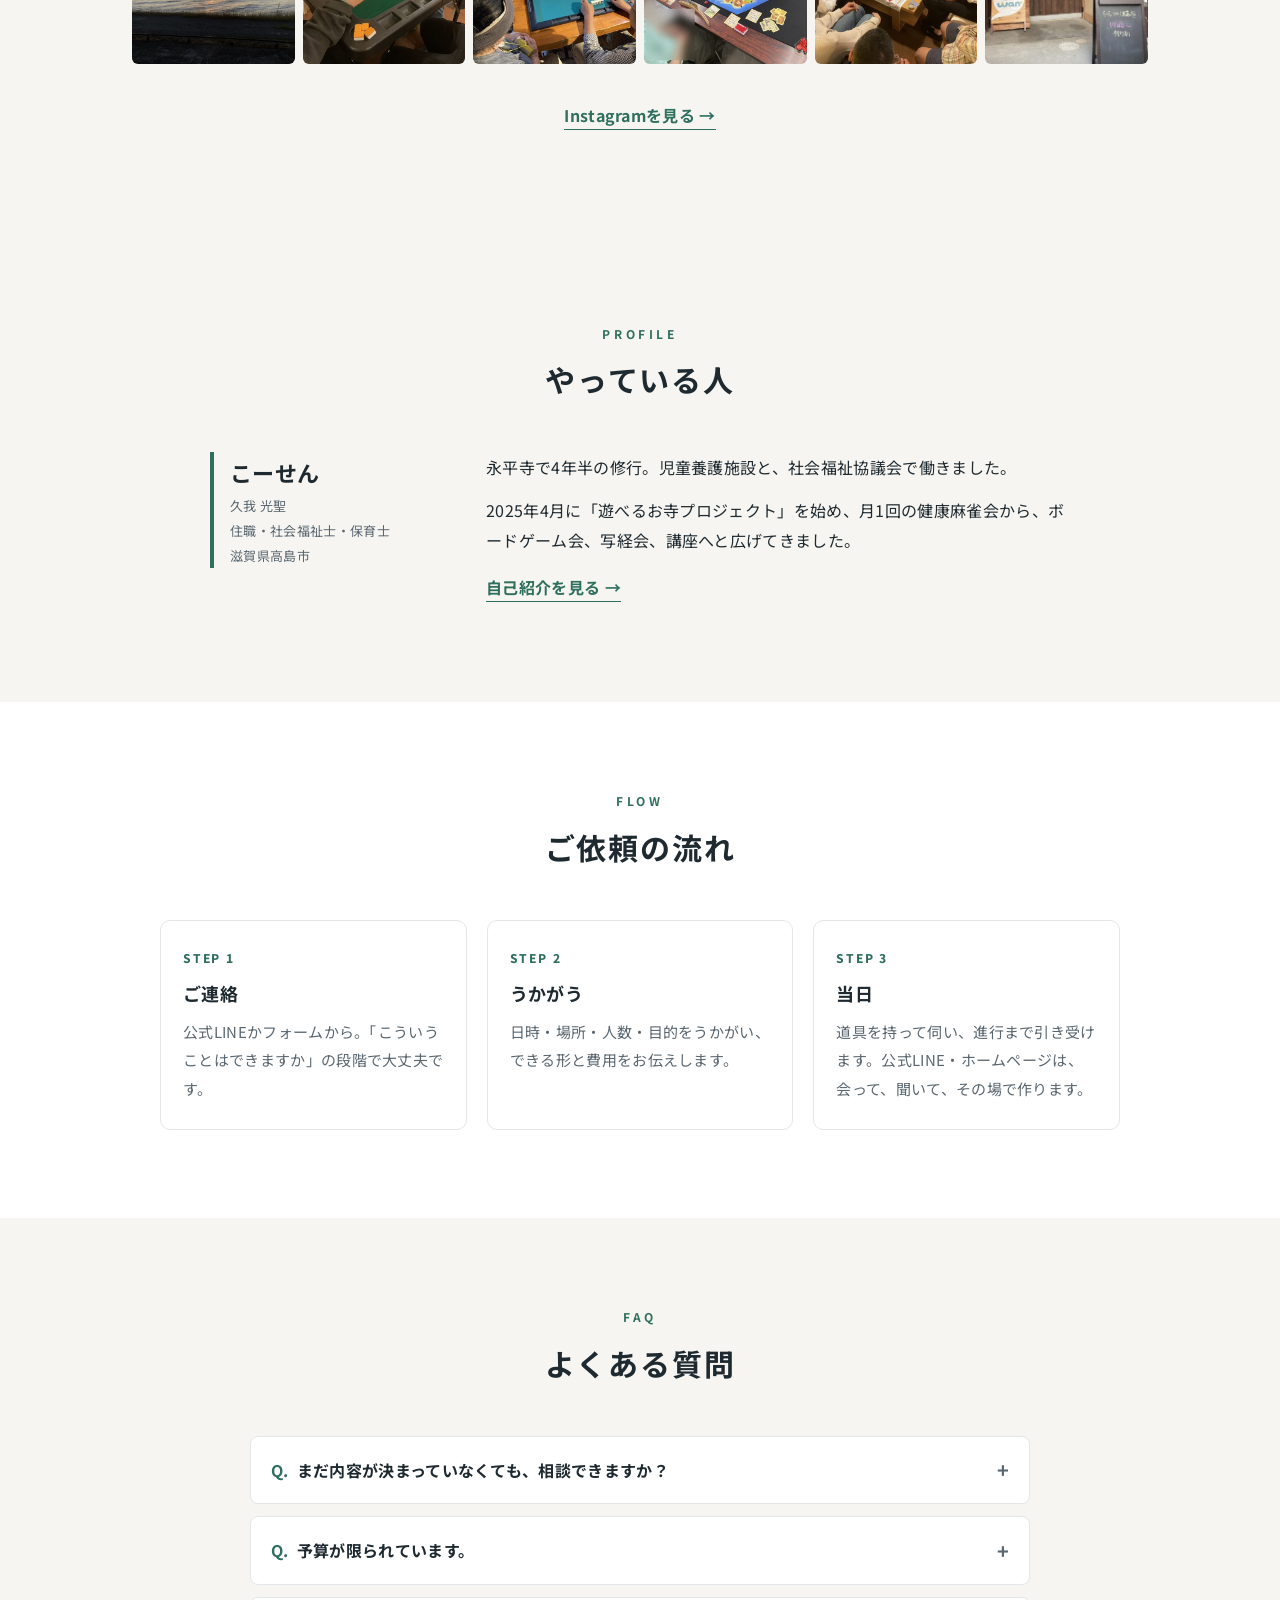
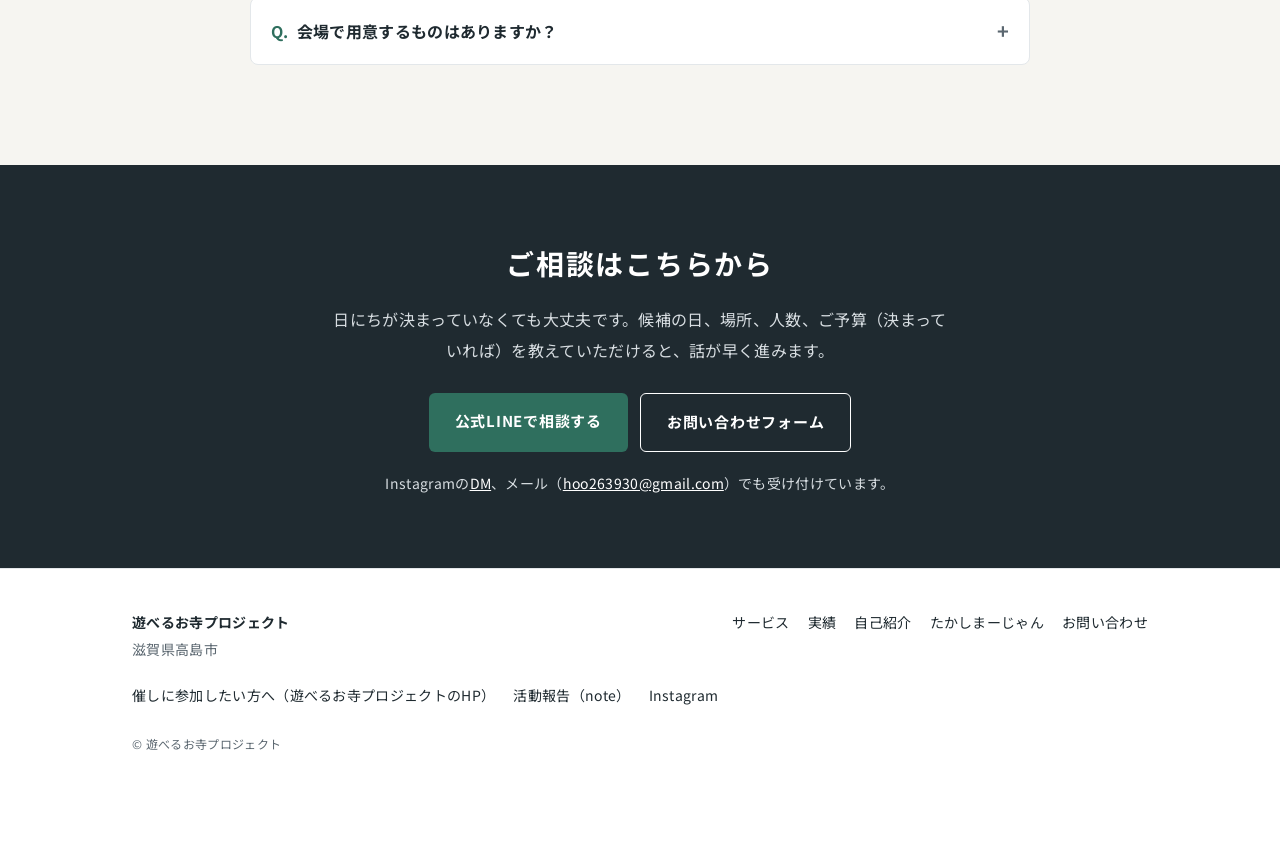
==== commit 76f0a3c3: "試作：たかしまーじゃんのページ（入口・資料の登録欄）と、メニューに出さない資料のページを足した Co-Authored-By: Claude Opus 5.5 <noreply@anthropic.c" ====
--- a/index.html
+++ b/index.html
@@ -10,7 +10,7 @@
   <link rel="preconnect" href="https://fonts.googleapis.com" />
   <link rel="preconnect" href="https://fonts.gstatic.com" crossorigin />
   <link href="https://fonts.googleapis.com/css2?family=Noto+Sans+JP:wght@400;600;700;800&display=swap" rel="stylesheet" />
-  <link rel="stylesheet" href="assets/style.css?v=11" />
+  <link rel="stylesheet" href="assets/style.css?v=12" />
 </head>
 <body>
 <header class="site-header">
@@ -156,6 +156,7 @@
         <li><a href="service/">サービス</a></li>
         <li><a href="results/">実績</a></li>
         <li><a href="about/">自己紹介</a></li>
+        <li><a href="takashimajan/">たかしまーじゃん</a></li>
         <li><a href="contact/">お問い合わせ</a></li>
       </ul>
       <ul>
--- a/assets/style.css
+++ b/assets/style.css
@@ -258,3 +258,6 @@
 .gal-img.icon{ display:flex; align-items:center; justify-content:center; color:#06c755; background:linear-gradient(135deg,#e9f7ee,#f4f2ec); }
 .gal-img.icon svg{ width:84px; height:84px; }
 .page-body .gal-grid{ margin-bottom:8px; }
+/* たかしまーじゃん（2026-10-07） */
+.substack-embed{ margin-top:20px; }
+.substack-embed iframe{ width:100%; max-width:480px; border:1px solid var(--line); border-radius:8px; background:#fff; }
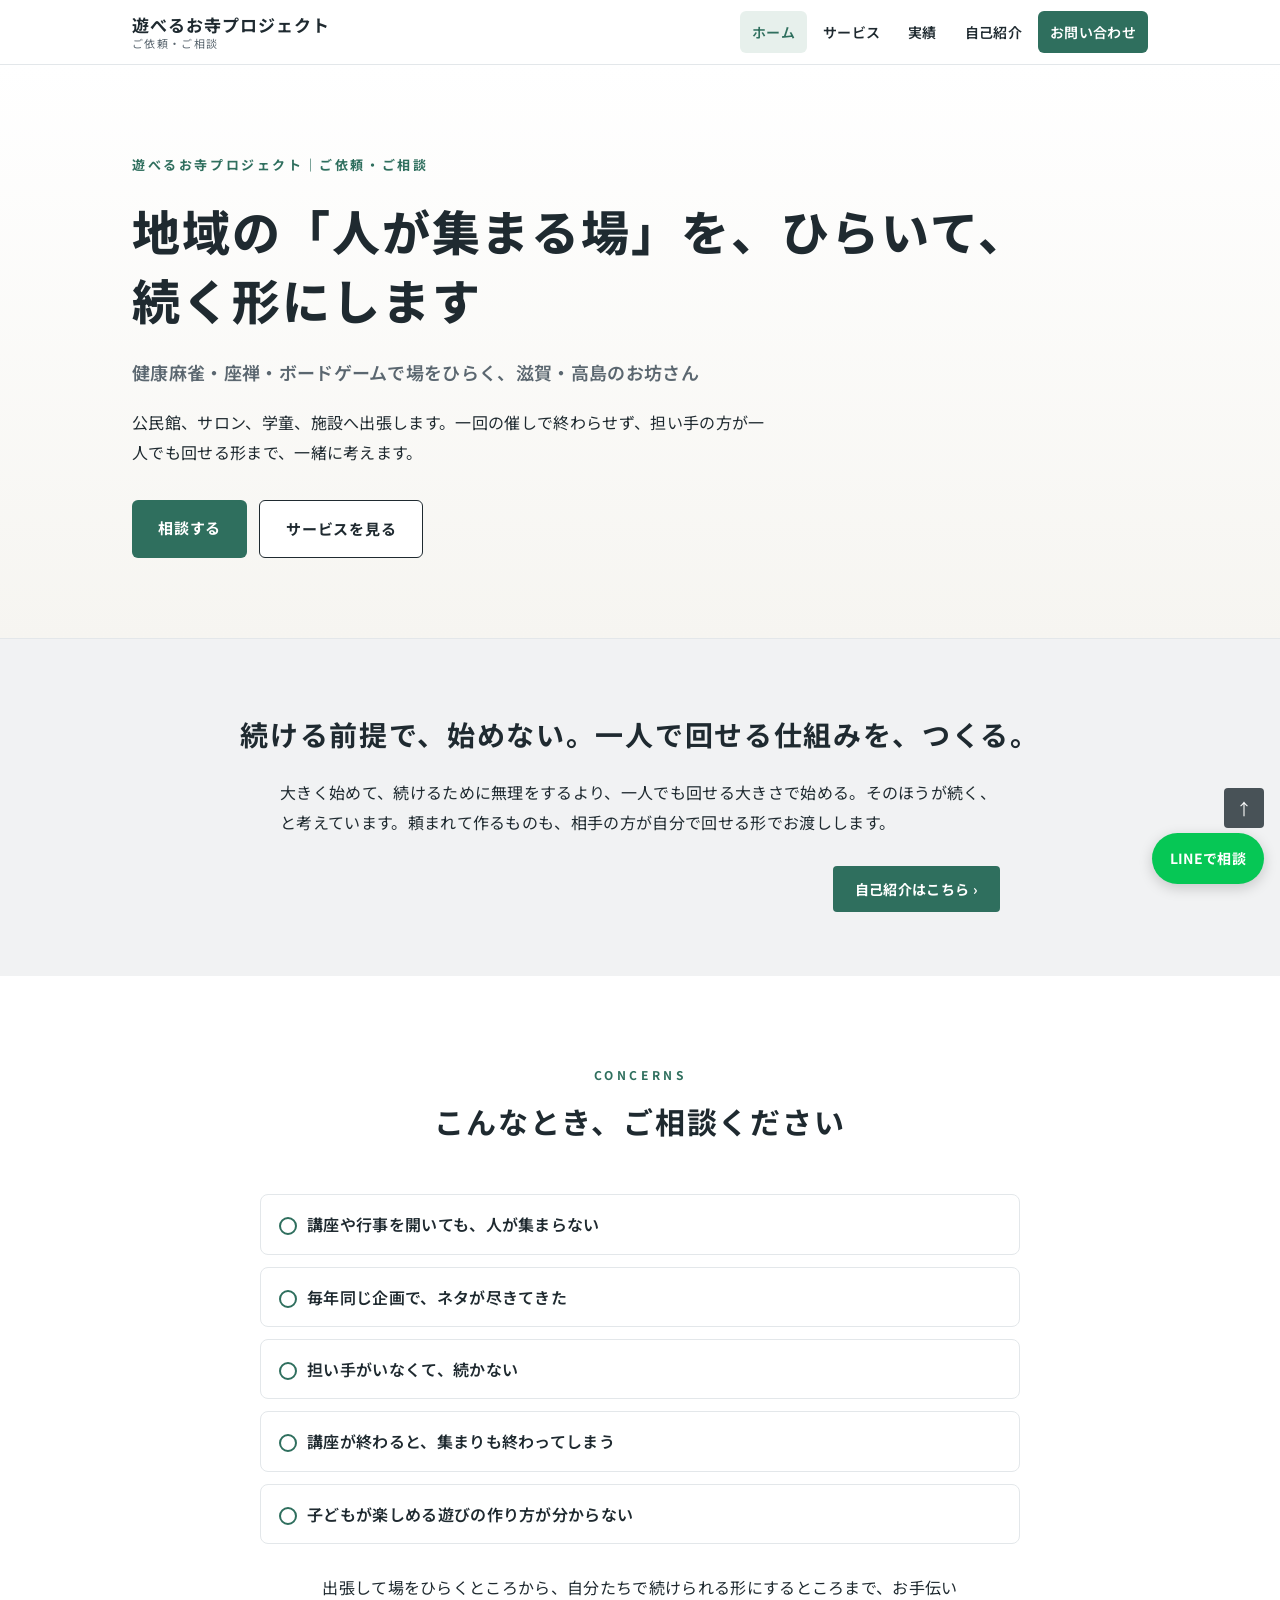
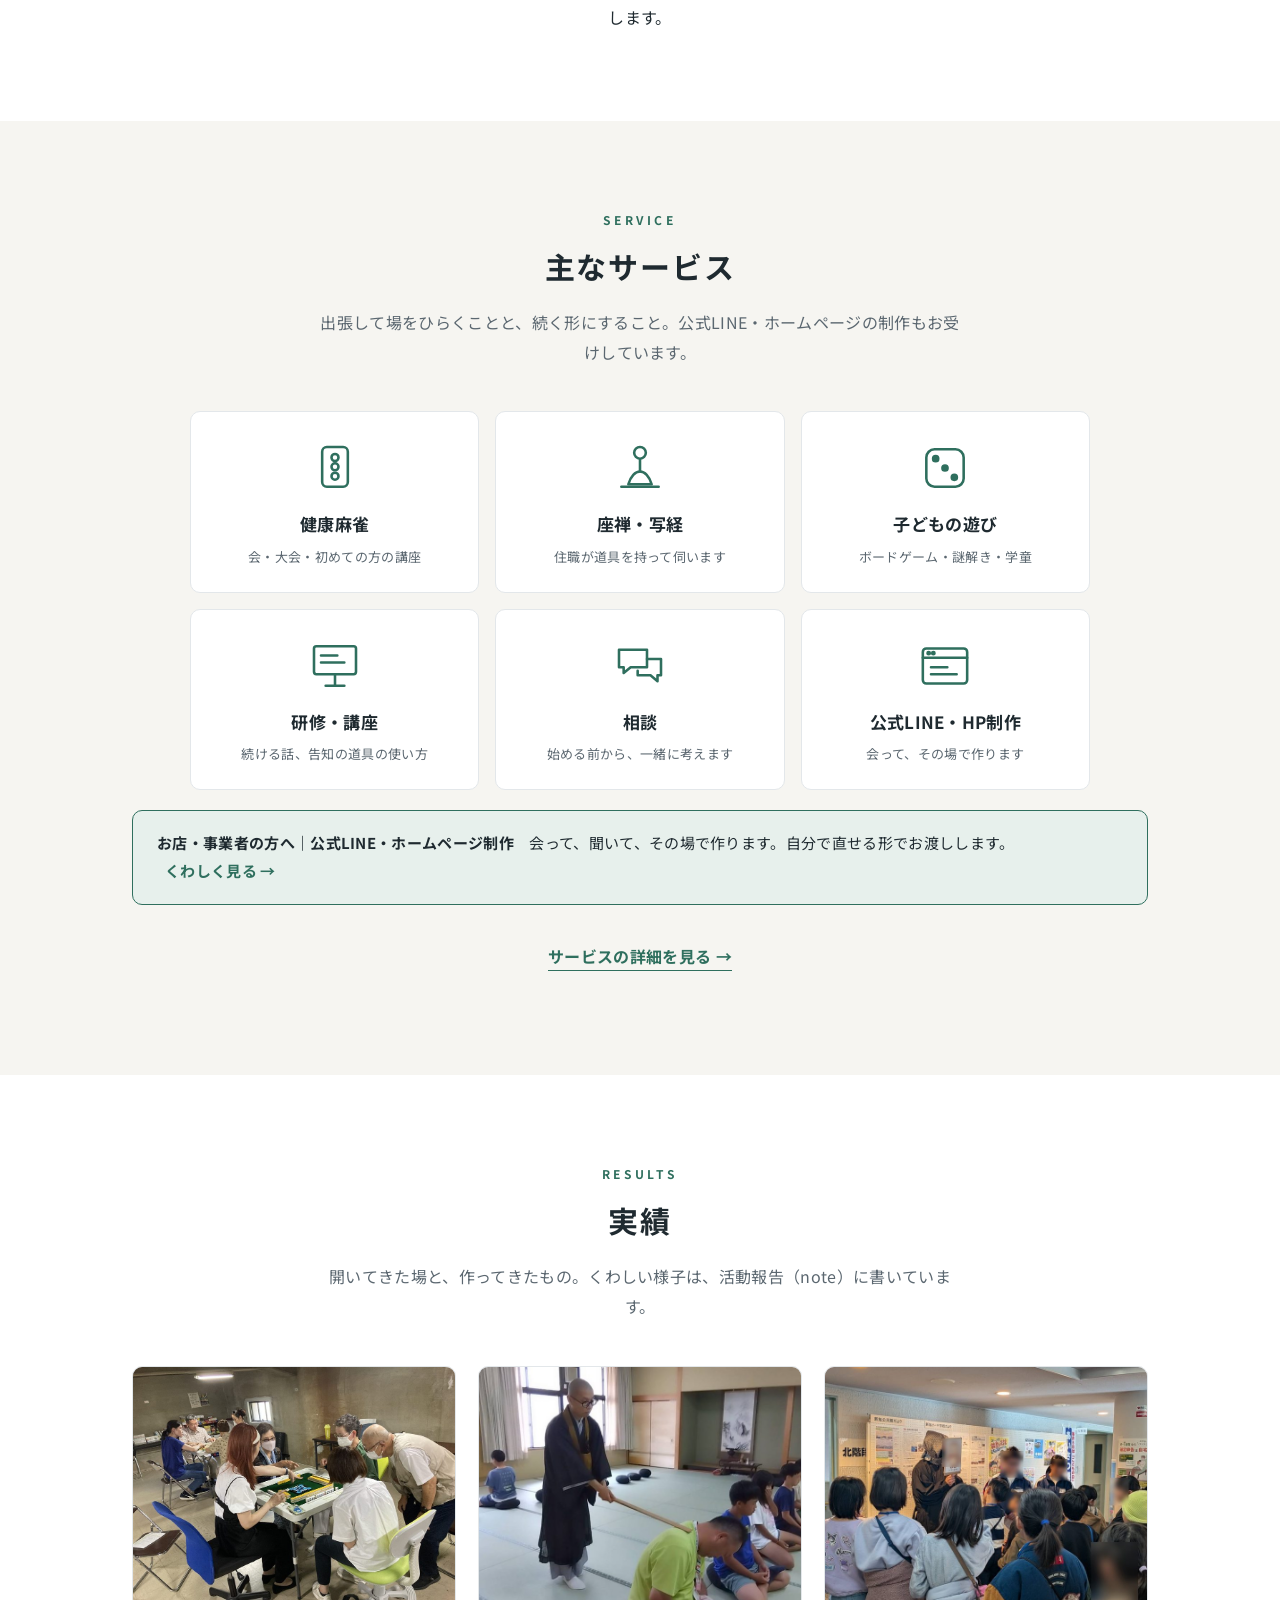
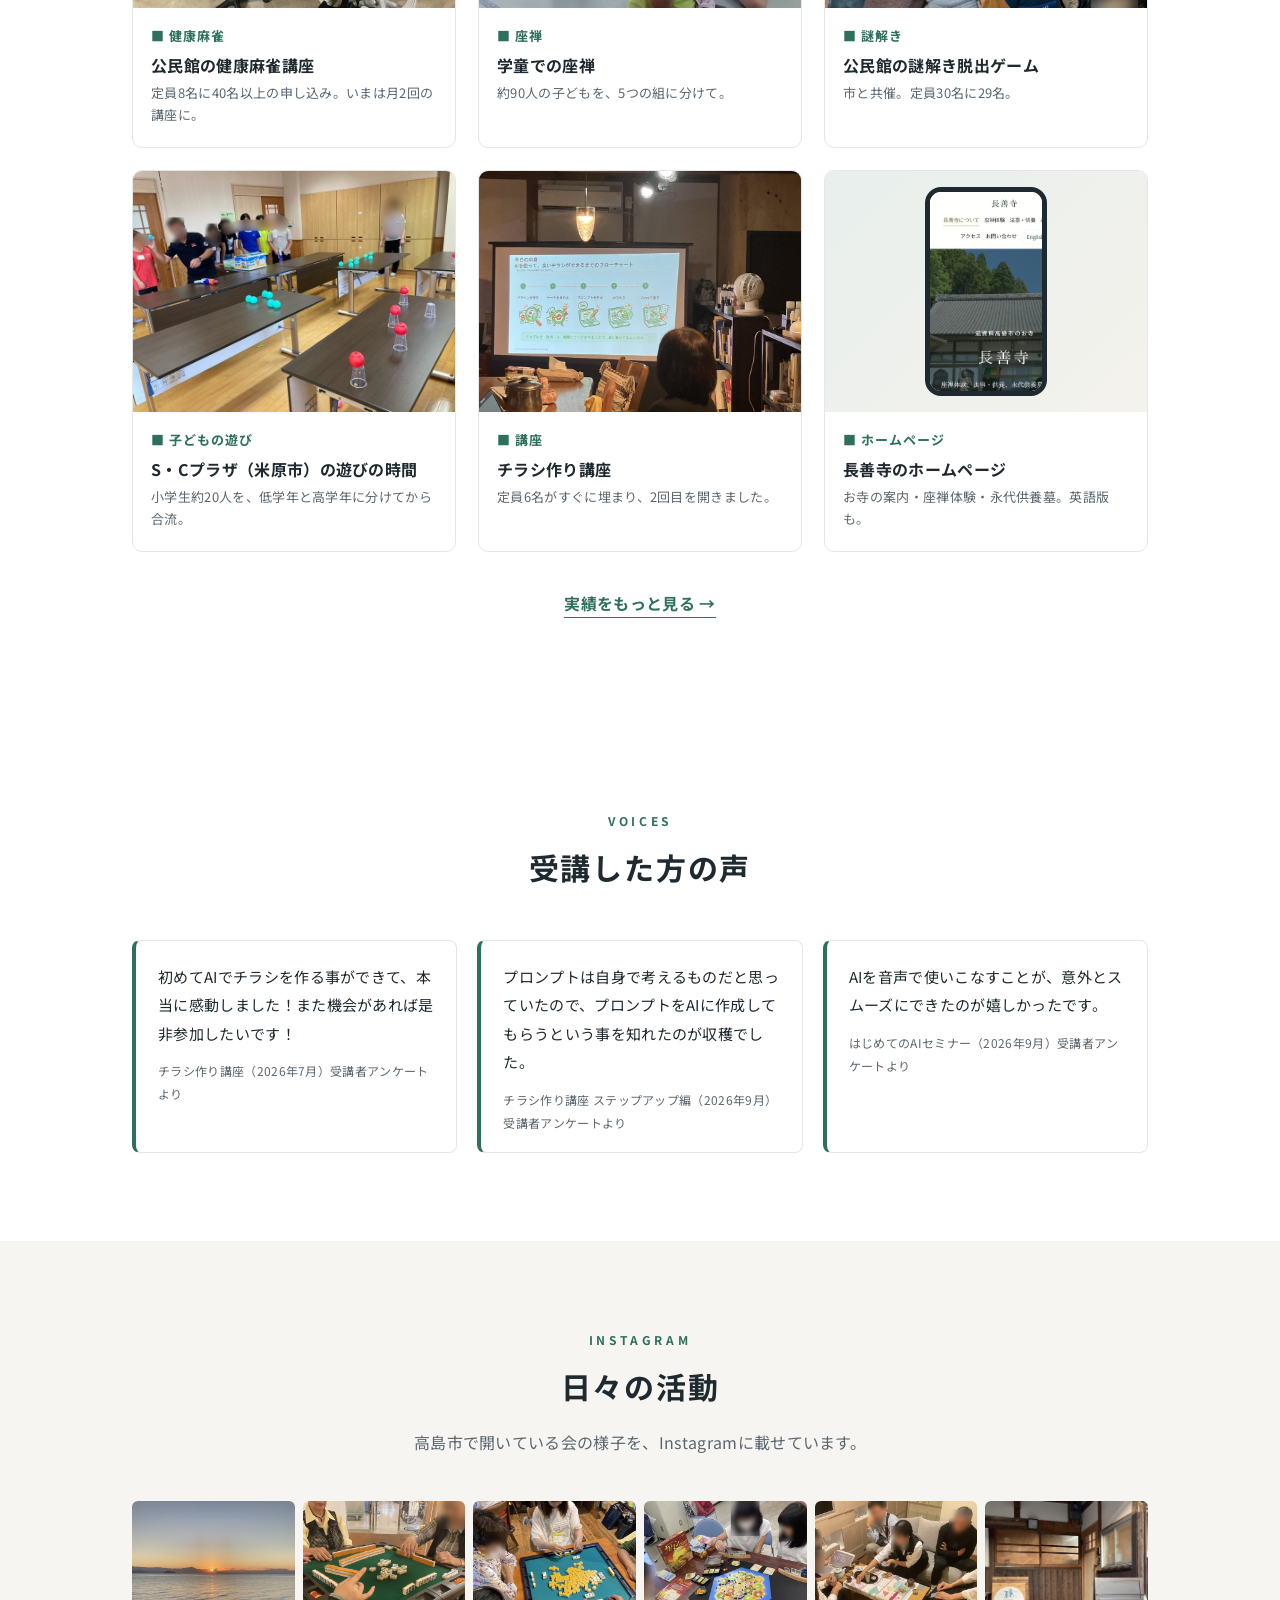
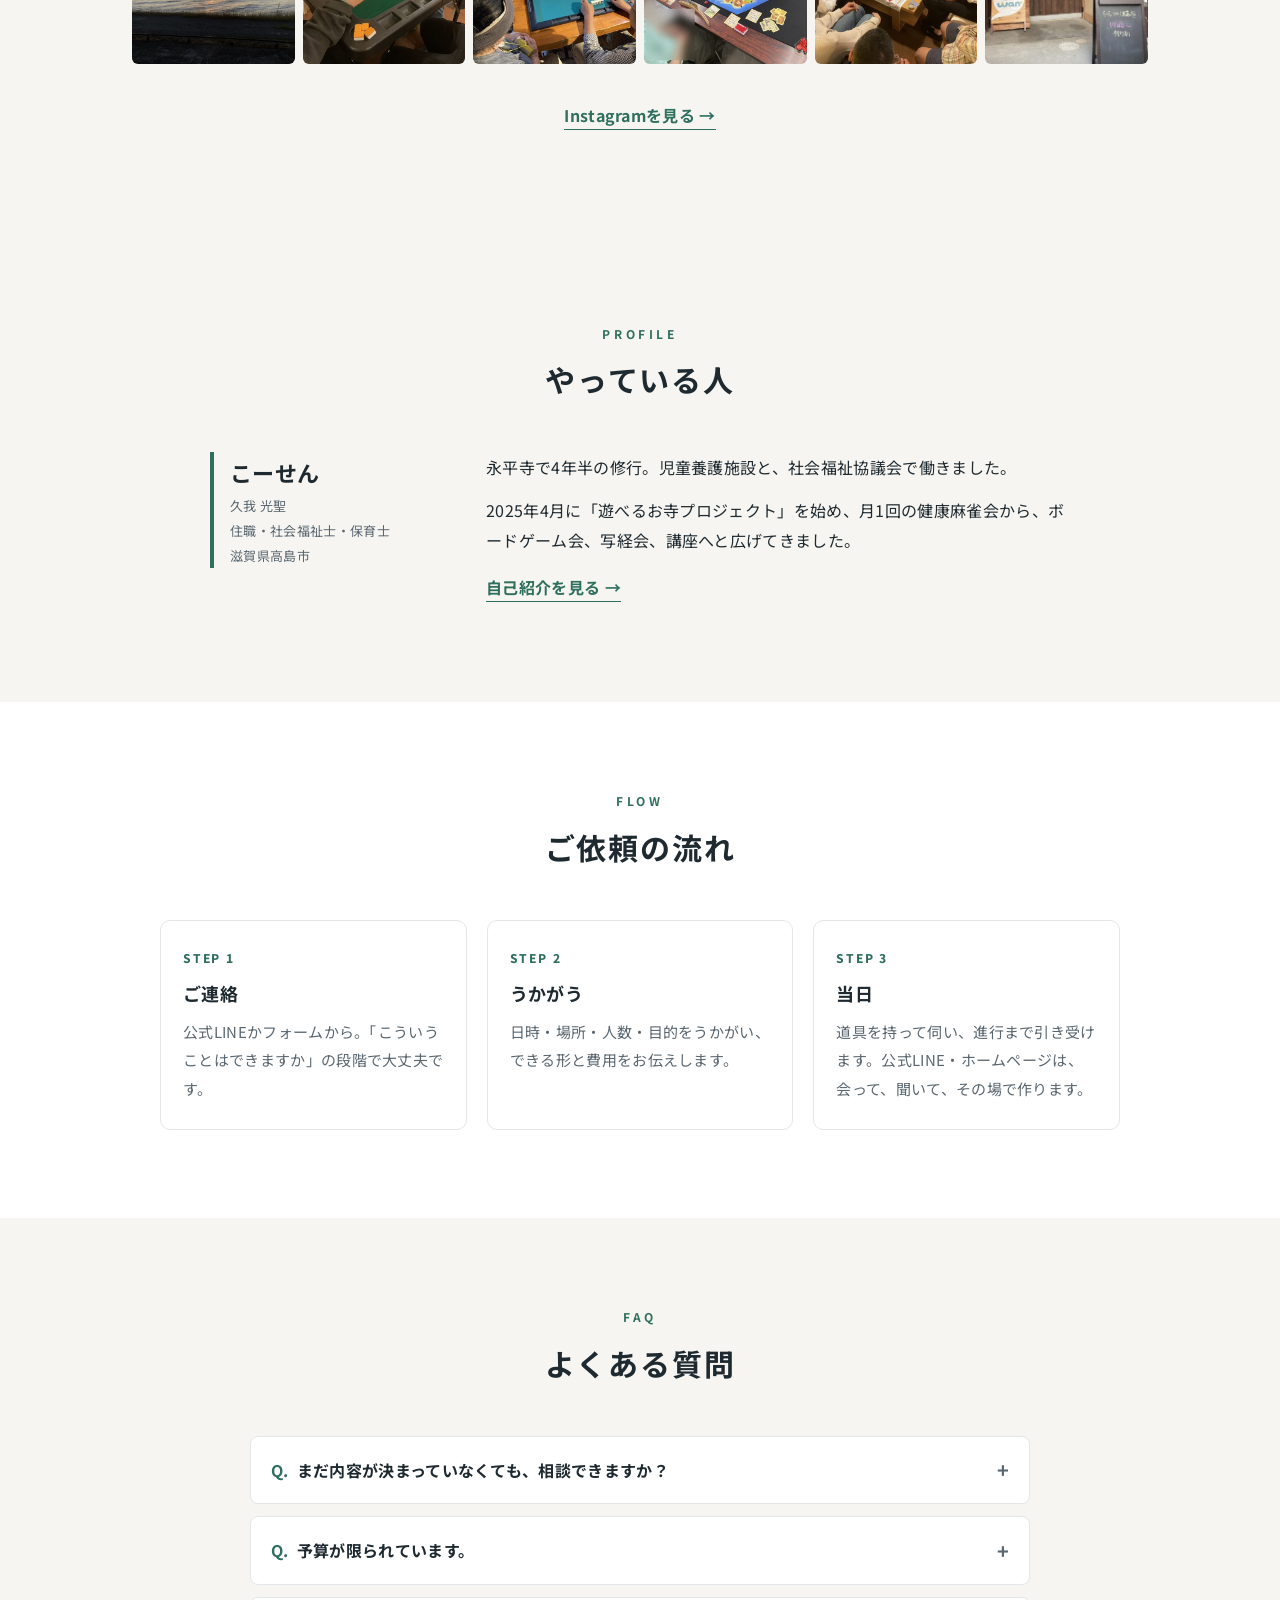
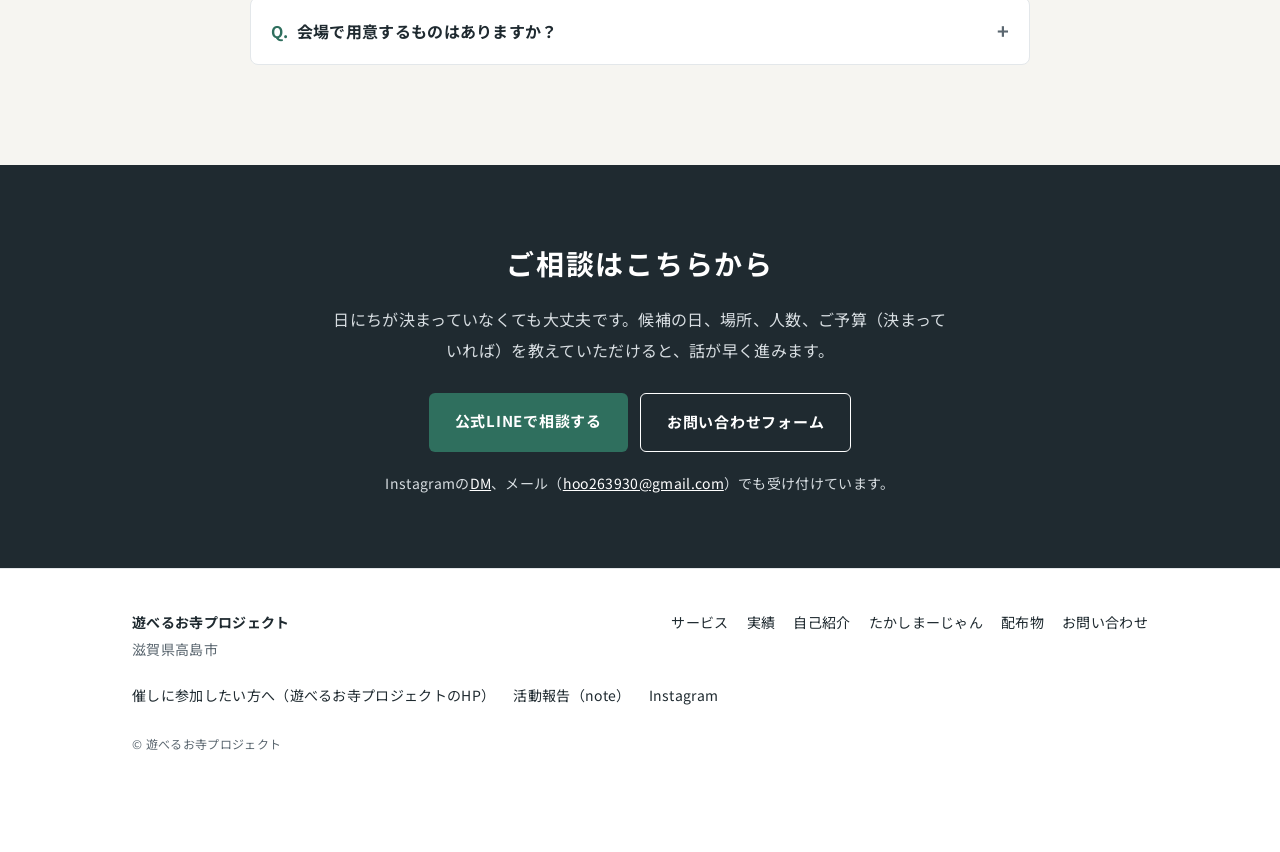
==== commit 3925d531: "試作：配布物のページ（haifu/）と、伴走の試作版のページ（haifu/banso/・zip・感想フォーム・ダウンロード数を数える仕組み）を足した" ====
--- a/index.html
+++ b/index.html
@@ -10,7 +10,7 @@
   <link rel="preconnect" href="https://fonts.googleapis.com" />
   <link rel="preconnect" href="https://fonts.gstatic.com" crossorigin />
   <link href="https://fonts.googleapis.com/css2?family=Noto+Sans+JP:wght@400;600;700;800&display=swap" rel="stylesheet" />
-  <link rel="stylesheet" href="assets/style.css?v=12" />
+  <link rel="stylesheet" href="assets/style.css?v=14" />
 </head>
 <body>
 <header class="site-header">
@@ -157,6 +157,7 @@
         <li><a href="results/">実績</a></li>
         <li><a href="about/">自己紹介</a></li>
         <li><a href="takashimajan/">たかしまーじゃん</a></li>
+        <li><a href="haifu/">配布物</a></li>
         <li><a href="contact/">お問い合わせ</a></li>
       </ul>
       <ul>
--- a/assets/style.css
+++ b/assets/style.css
@@ -261,3 +261,24 @@
 /* たかしまーじゃん（2026-10-07） */
 .substack-embed{ margin-top:20px; }
 .substack-embed iframe{ width:100%; max-width:480px; border:1px solid var(--line); border-radius:8px; background:#fff; }
+.howto{ border:2px solid var(--accent); border-radius:10px; padding:18px 22px; margin-top:20px; background:#fff; }
+.howto b{ font-size:17px; }
+.howto ol{ margin:10px 0 8px; padding-left:1.4em; }
+.howto li{ margin:6px 0; }
+.howto p{ margin:0; font-size:14px; color:var(--sub); }
+/* 配布物・伴走（2026-10-21） */
+.block .worries{ padding-left:0; }
+.block code{ font-size:14px; background:var(--bg-soft); padding:1px 6px; border-radius:4px; word-break:break-all; }
+.fb-form{ display:grid; gap:18px; max-width:640px; margin-top:16px; }
+.fb-form label, .fb-form legend{ display:block; font-weight:700; font-size:15px; margin-bottom:6px; padding:0; }
+.fb-form .opt{ font-weight:400; color:var(--sub); font-size:13px; margin-left:8px; }
+.fb-form input[type=text], .fb-form input[type=email], .fb-form textarea{ width:100%; font:inherit; font-size:16px; padding:10px 12px; border:1px solid #c9d0d5; border-radius:6px; background:#fff; color:var(--ink); }
+.fb-form textarea{ min-height:110px; resize:vertical; }
+.fb-form fieldset{ border:0; margin:0; padding:0; min-width:0; }
+.fb-form .choices{ display:flex; flex-wrap:wrap; gap:6px 22px; }
+.fb-form .choices label{ display:inline-flex; align-items:center; gap:6px; font-weight:400; margin:0; }
+.fb-form button{ justify-self:start; font:inherit; font-weight:700; font-size:15px; letter-spacing:.05em; padding:14px 32px; border:0; border-radius:6px; background:var(--accent); color:#fff; cursor:pointer; }
+.fb-form button:disabled{ opacity:.6; cursor:default; }
+.fb-form .done{ margin:0; font-weight:700; color:var(--accent); }
+.fb-form .hp{ position:absolute; left:-9999px; width:1px; height:1px; }
+@media (max-width:760px){ .fb-form button{ justify-self:stretch; } }
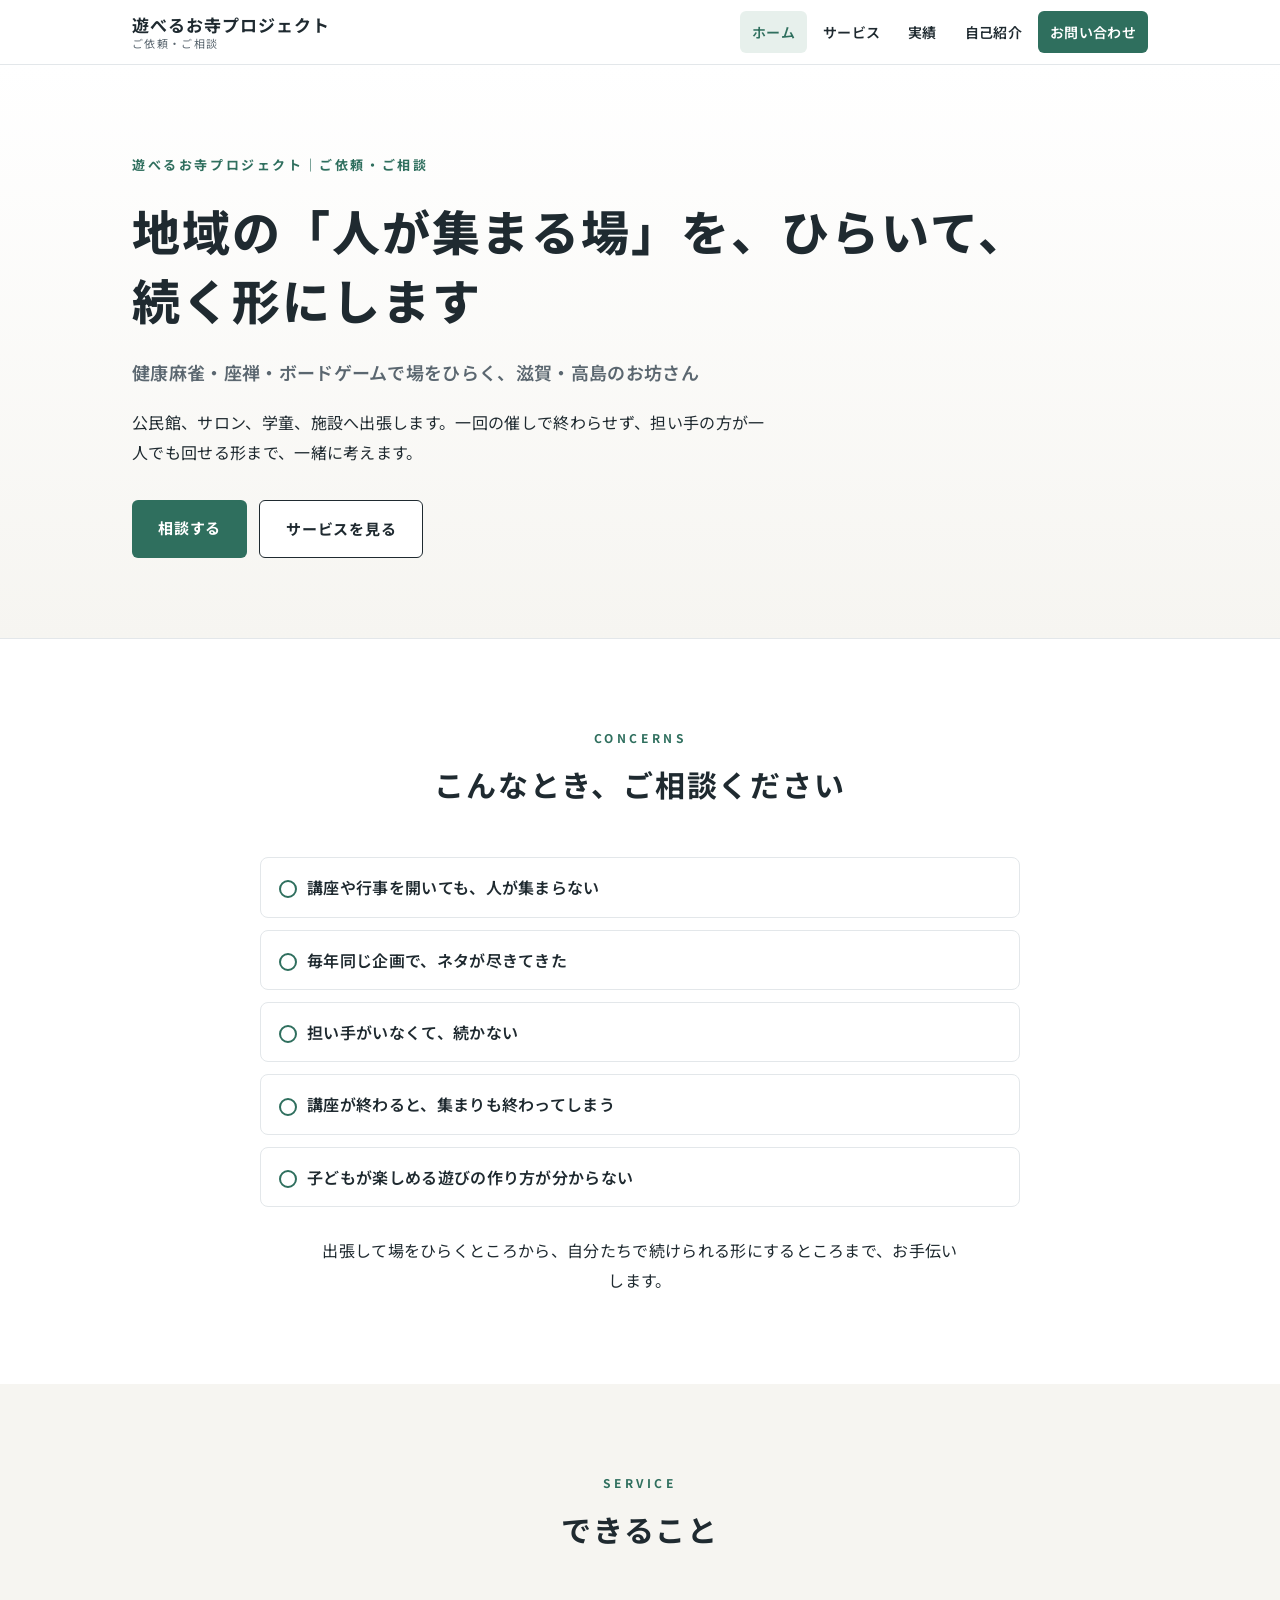
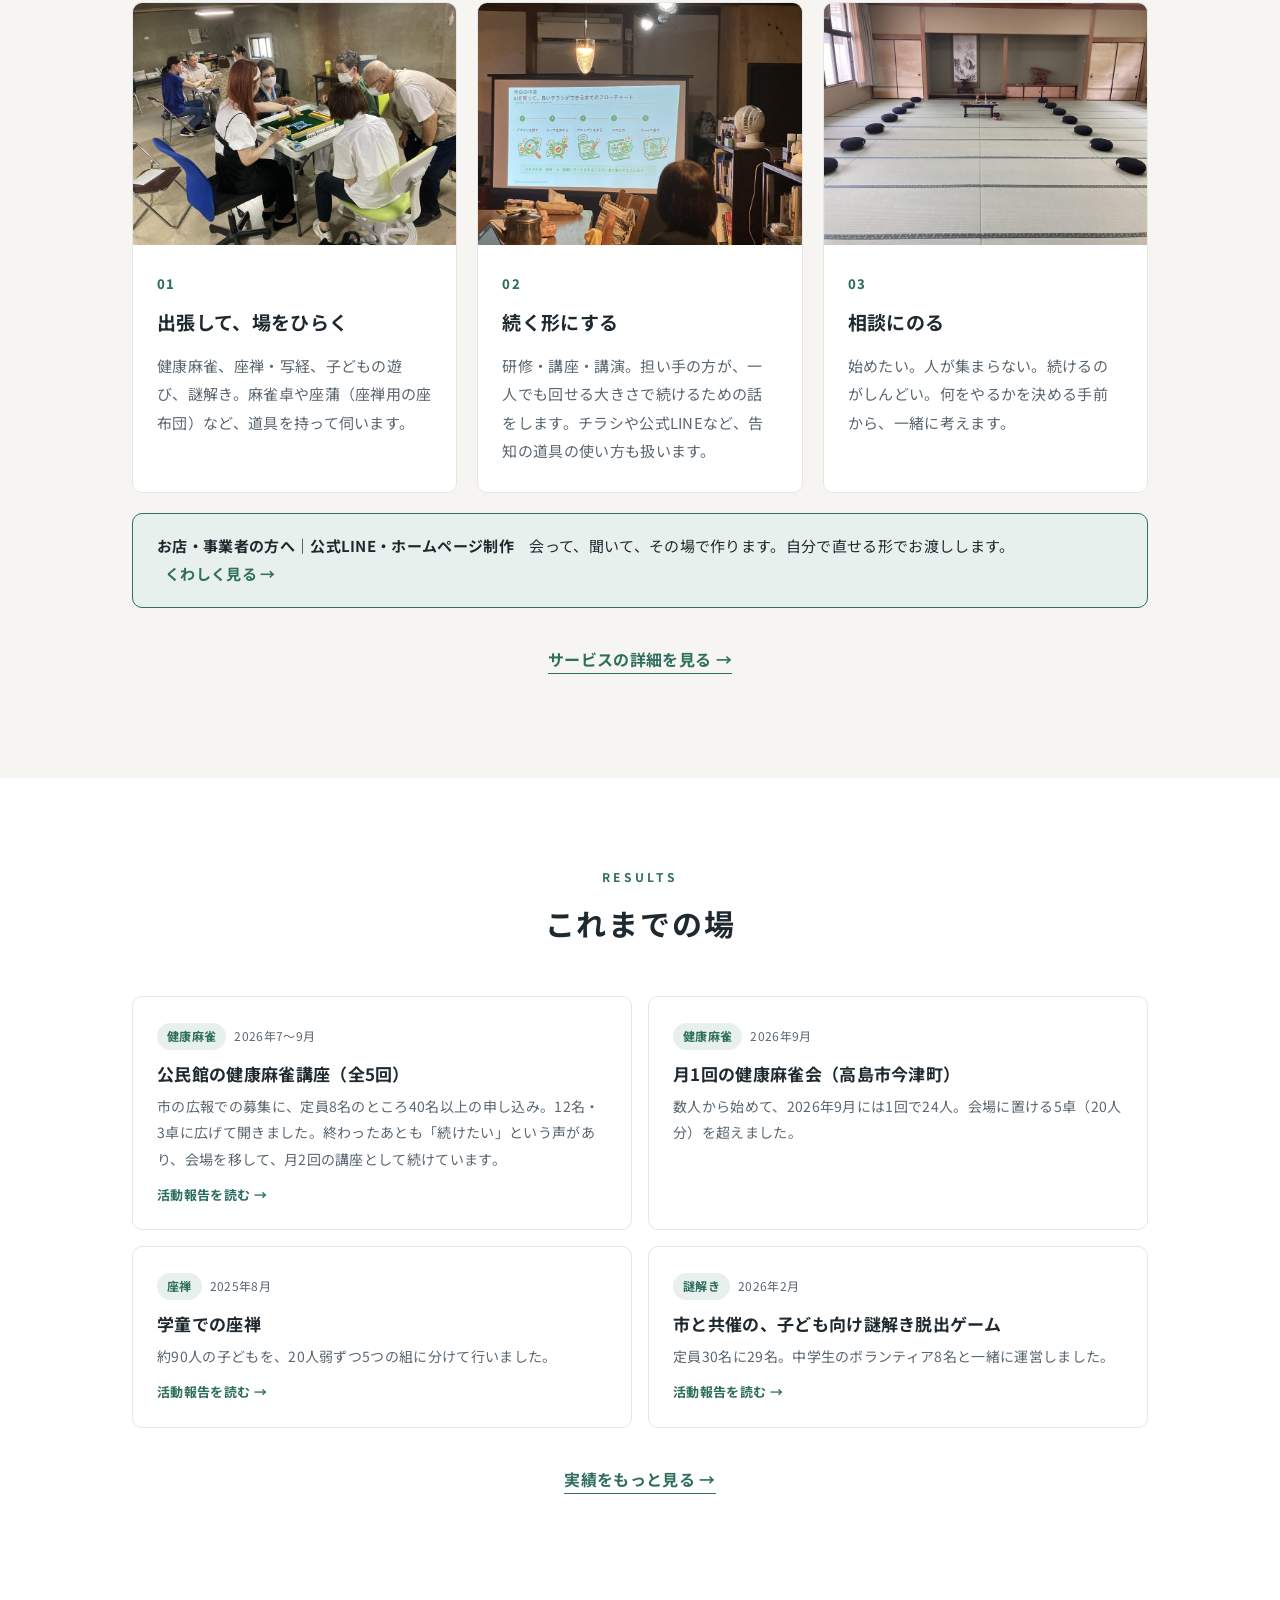
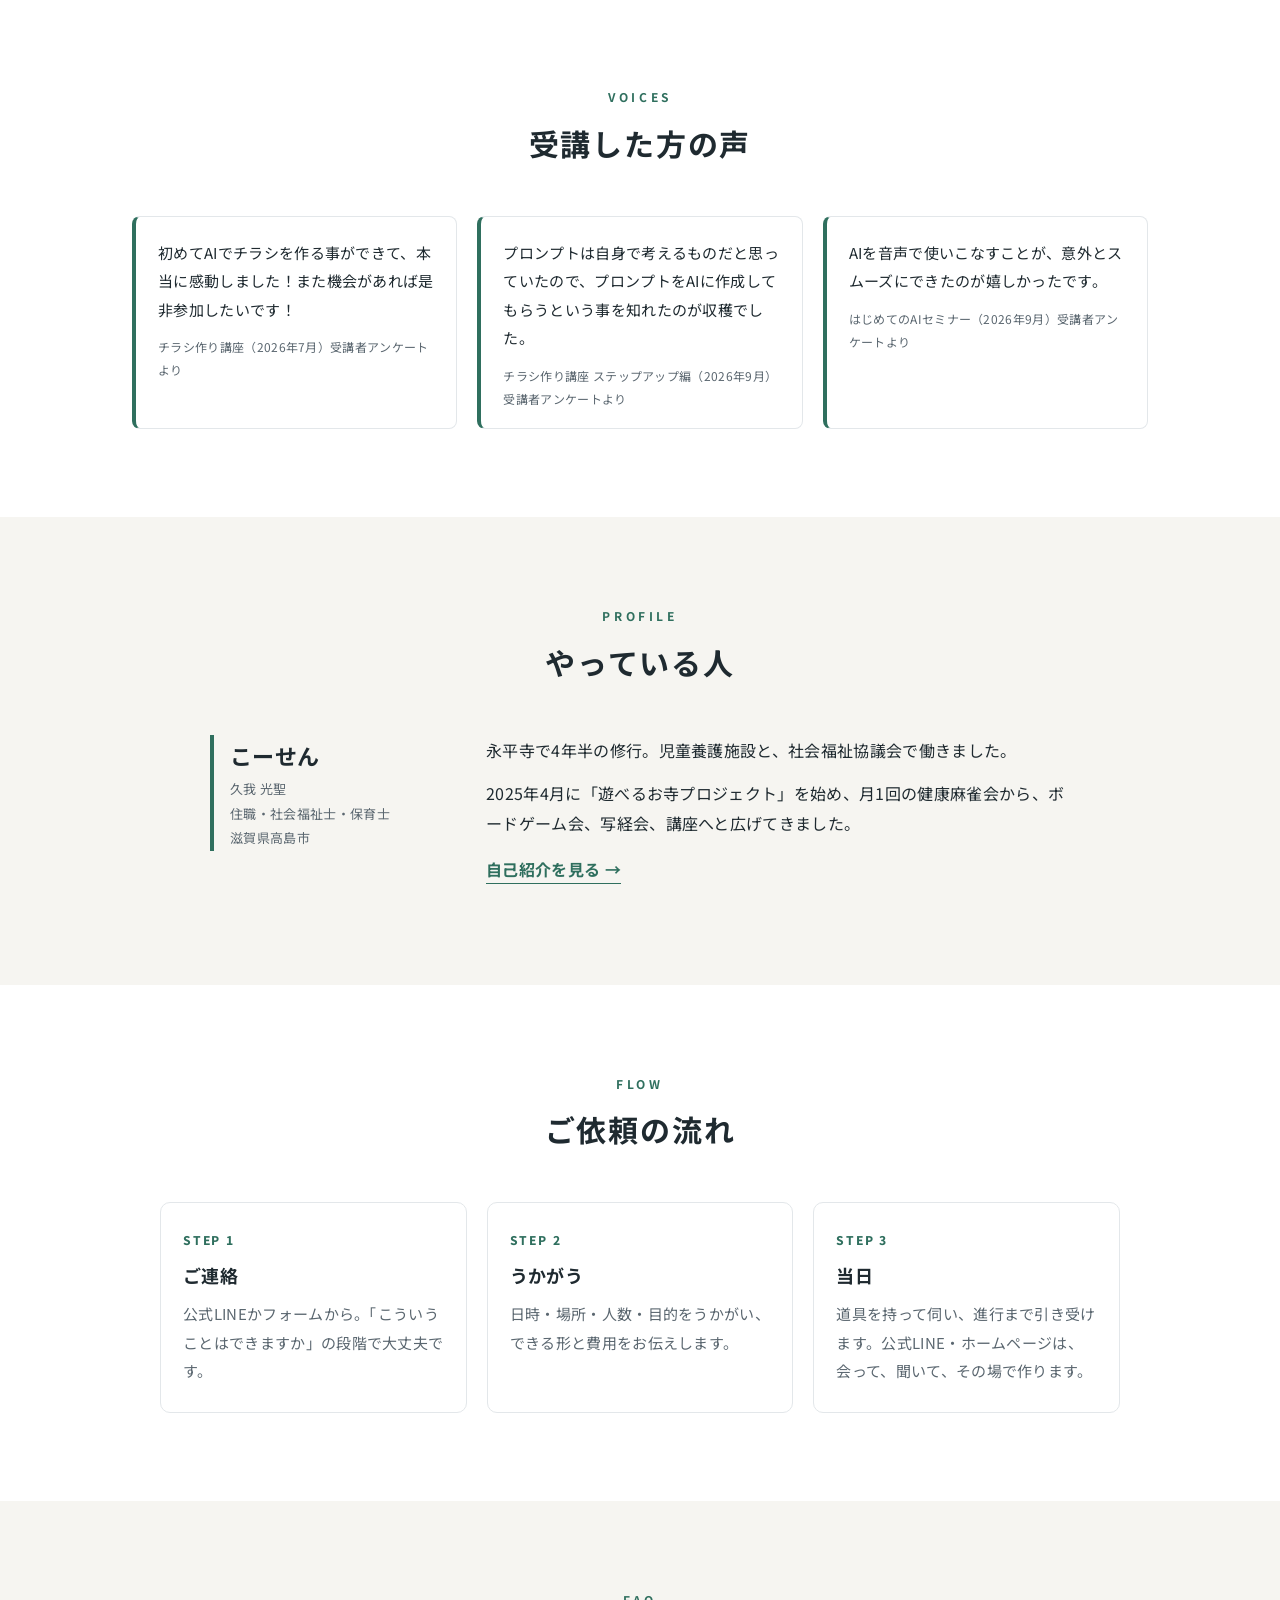
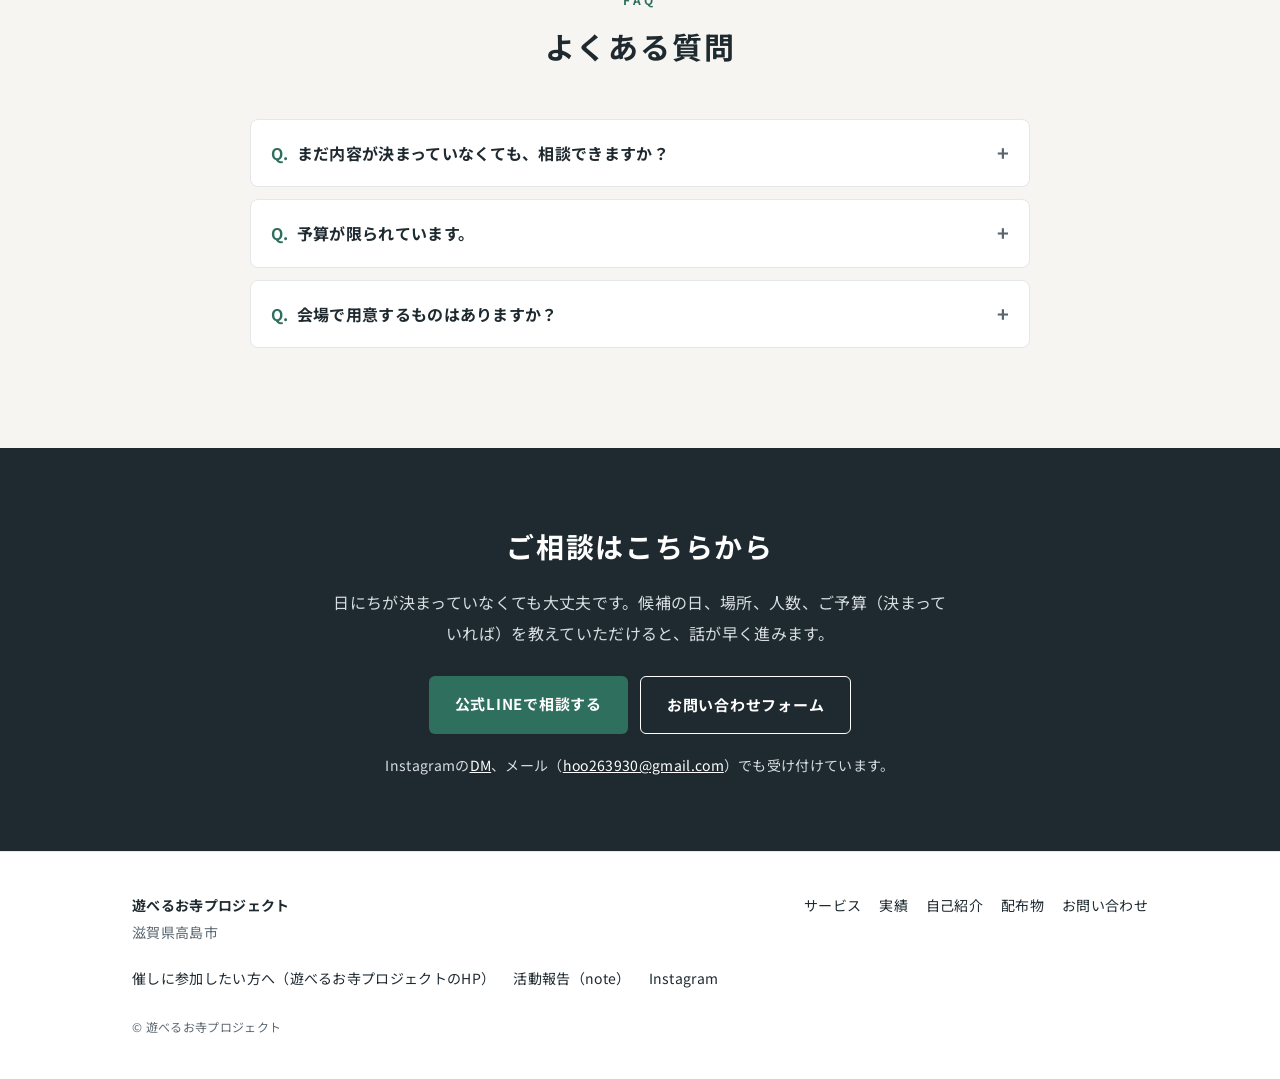
==== commit 74b19297: "配布物のページ（haifu/）と、伴走の試作版のページ（haifu/banso/・zip・感想フォーム・ダウンロード数）を足した。たかしまーじゃんは、遊べるお寺プロジェクトのHPのページへつなぐ" ====
--- a/index.html
+++ b/index.html
@@ -10,7 +10,7 @@
   <link rel="preconnect" href="https://fonts.googleapis.com" />
   <link rel="preconnect" href="https://fonts.gstatic.com" crossorigin />
   <link href="https://fonts.googleapis.com/css2?family=Noto+Sans+JP:wght@400;600;700;800&display=swap" rel="stylesheet" />
-  <link rel="stylesheet" href="assets/style.css?v=14" />
+  <link rel="stylesheet" href="assets/style.css?v=8" />
 </head>
 <body>
 <header class="site-header">
@@ -34,14 +34,6 @@
   </div>
 </section>
 
-<section class="philo">
-  <div class="wrap">
-    <h2><span class="nb">続ける前提で、始めない。</span><span class="nb">一人で回せる仕組みを、つくる。</span></h2>
-    <p>大きく始めて、続けるために無理をするより、一人でも回せる大きさで始める。そのほうが続く、と考えています。頼まれて作るものも、相手の方が自分で回せる形でお渡しします。</p>
-    <p class="philo-btn"><a class="btn-sub" href="about/">自己紹介はこちら ›</a></p>
-  </div>
-</section>
-
 <section class="section">
   <div class="wrap">
     <div class="sec-head"><span class="en">CONCERNS</span><h2>こんなとき、ご相談ください</h2></div>
@@ -58,9 +50,11 @@
 
 <section class="section soft">
   <div class="wrap">
-    <div class="sec-head"><span class="en">SERVICE</span><h2>主なサービス</h2><p>出張して場をひらくことと、続く形にすること。公式LINE・ホームページの制作もお受けしています。</p></div>
-    <div class="svc-grid">
-      <a class="svc" href="service/#hiraku"><span class="svc-icon"><svg viewBox="0 0 48 48" width="56" height="56" fill="none" stroke="currentColor" stroke-width="2.2" stroke-linecap="round" stroke-linejoin="round" aria-hidden="true"><rect x="13" y="6" width="22" height="34" rx="4"/><circle cx="24" cy="15" r="3"/><circle cx="24" cy="23" r="3"/><circle cx="24" cy="31" r="3"/></svg></span><b>健康麻雀</b><small>会・大会・初めての方の講座</small></a><a class="svc" href="service/#hiraku"><span class="svc-icon"><svg viewBox="0 0 48 48" width="56" height="56" fill="none" stroke="currentColor" stroke-width="2.2" stroke-linecap="round" stroke-linejoin="round" aria-hidden="true"><circle cx="24" cy="11" r="5"/><path d="M24 17v10"/><path d="M14 38c2-7 6-11 10-11s8 4 10 11z"/><path d="M8 40h32"/></svg></span><b>座禅・写経</b><small>住職が道具を持って伺います</small></a><a class="svc" href="service/#hiraku"><span class="svc-icon"><svg viewBox="0 0 48 48" width="56" height="56" fill="none" stroke="currentColor" stroke-width="2.2" stroke-linecap="round" stroke-linejoin="round" aria-hidden="true"><rect x="8" y="8" width="32" height="32" rx="7"/><circle cx="16" cy="16" r="2.2" fill="currentColor"/><circle cx="24" cy="24" r="2.2" fill="currentColor"/><circle cx="32" cy="32" r="2.2" fill="currentColor"/></svg></span><b>子どもの遊び</b><small>ボードゲーム・謎解き・学童</small></a><a class="svc" href="service/#tsuzuku"><span class="svc-icon"><svg viewBox="0 0 48 48" width="56" height="56" fill="none" stroke="currentColor" stroke-width="2.2" stroke-linecap="round" stroke-linejoin="round" aria-hidden="true"><rect x="6" y="7" width="36" height="24" rx="2"/><path d="M24 31v9"/><path d="M16 41h16"/><path d="M12 15h14M12 21h20"/></svg></span><b>研修・講座</b><small>続ける話、告知の道具の使い方</small></a><a class="svc" href="service/#soudan"><span class="svc-icon"><svg viewBox="0 0 48 48" width="56" height="56" fill="none" stroke="currentColor" stroke-width="2.2" stroke-linecap="round" stroke-linejoin="round" aria-hidden="true"><path d="M6 10h24v15H16l-6 5v-5H6z"/><path d="M30 18h12v14h-3v5l-6-5H22v-4"/></svg></span><b>相談</b><small>始める前から、一緒に考えます</small></a><a class="svc" href="tsukuru/"><span class="svc-icon"><svg viewBox="0 0 48 48" width="56" height="56" fill="none" stroke="currentColor" stroke-width="2.2" stroke-linecap="round" stroke-linejoin="round" aria-hidden="true"><rect x="5" y="9" width="38" height="30" rx="3"/><path d="M5 17h38"/><circle cx="10" cy="13" r="1" fill="currentColor"/><circle cx="14" cy="13" r="1" fill="currentColor"/><path d="M12 25h14M12 31h22"/></svg></span><b>公式LINE・HP制作</b><small>会って、その場で作ります</small></a>
+    <div class="sec-head"><span class="en">SERVICE</span><h2>できること</h2></div>
+    <div class="cards">
+      <div class="card has-img"><img class="card-img" src="images/mahjong-play.jpg" alt="健康麻雀の会の様子" loading="lazy"><div class="card-body"><span class="num">01</span><h3>出張して、場をひらく</h3><p>健康麻雀、座禅・写経、子どもの遊び、謎解き。麻雀卓や座蒲（座禅用の座布団）など、道具を持って伺います。</p></div></div>
+      <div class="card has-img"><img class="card-img" src="images/seminar-lecture.jpg" alt="講座の様子" loading="lazy"><div class="card-body"><span class="num">02</span><h3>続く形にする</h3><p>研修・講座・講演。担い手の方が、一人でも回せる大きさで続けるための話をします。チラシや公式LINEなど、告知の道具の使い方も扱います。</p></div></div>
+      <div class="card has-img"><img class="card-img" src="images/zazen-hall.jpg" alt="お寺の本堂" loading="lazy"><div class="card-body"><span class="num">03</span><h3>相談にのる</h3><p>始めたい。人が集まらない。続けるのがしんどい。何をやるかを決める手前から、一緒に考えます。</p></div></div>
     </div>
     <a class="minor biz" href="tsukuru/"><b>お店・事業者の方へ｜公式LINE・ホームページ制作</b>　会って、聞いて、その場で作ります。自分で直せる形でお渡しします。<span class="go">くわしく見る →</span></a>
     <p class="more"><a href="service/">サービスの詳細を見る →</a></p>
@@ -69,9 +63,9 @@
 
 <section class="section">
   <div class="wrap">
-    <div class="sec-head"><span class="en">RESULTS</span><h2>実績</h2><p>開いてきた場と、作ってきたもの。くわしい様子は、活動報告（note）に書いています。</p></div>
-    <div class="gal-grid">
-      <a class="gal" href="https://note.com/loyal_dill1011/n/n5e70d0323a00" target="_blank" rel="noopener"><span class="gal-img"><img src="images/mahjong-play.jpg" alt="公民館の健康麻雀講座" loading="lazy"></span><span class="gal-body"><span class="cat">■ 健康麻雀</span><b>公民館の健康麻雀講座</b><small>定員8名に40名以上の申し込み。いまは月2回の講座に。</small></span></a><a class="gal" href="https://note.com/loyal_dill1011/n/nba5500e91aa4" target="_blank" rel="noopener"><span class="gal-img"><img src="images/zazen-kids.jpg" alt="学童での座禅" loading="lazy"></span><span class="gal-body"><span class="cat">■ 座禅</span><b>学童での座禅</b><small>約90人の子どもを、5つの組に分けて。</small></span></a><a class="gal" href="https://note.com/loyal_dill1011/n/n4468e913ce5d" target="_blank" rel="noopener"><span class="gal-img"><img src="images/results/nazotoki-kominkan.jpg" alt="公民館の謎解き脱出ゲーム" loading="lazy"></span><span class="gal-body"><span class="cat">■ 謎解き</span><b>公民館の謎解き脱出ゲーム</b><small>市と共催。定員30名に29名。</small></span></a><a class="gal" href="https://note.com/loyal_dill1011/n/n1e4b9bcd5b6c" target="_blank" rel="noopener"><span class="gal-img"><img src="images/results/sc-plaza.jpg" alt="S・Cプラザ（米原市）の遊びの時間" loading="lazy"></span><span class="gal-body"><span class="cat">■ 子どもの遊び</span><b>S・Cプラザ（米原市）の遊びの時間</b><small>小学生約20人を、低学年と高学年に分けてから合流。</small></span></a><a class="gal" href="https://note.com/loyal_dill1011/n/nf34be5c42627" target="_blank" rel="noopener"><span class="gal-img"><img src="images/seminar-lecture.jpg" alt="チラシ作り講座" loading="lazy"></span><span class="gal-body"><span class="cat">■ 講座</span><b>チラシ作り講座</b><small>定員6名がすぐに埋まり、2回目を開きました。</small></span></a><a class="gal" href="https://chozenji.pages.dev/" target="_blank" rel="noopener"><span class="gal-img phone"><img src="images/works/site-chozenji.jpg" alt="長善寺のホームページ" loading="lazy"></span><span class="gal-body"><span class="cat">■ ホームページ</span><b>長善寺のホームページ</b><small>お寺の案内・座禅体験・永代供養墓。英語版も。</small></span></a>
+    <div class="sec-head"><span class="en">RESULTS</span><h2>これまでの場</h2></div>
+    <div class="works-list">
+      <a class="work" href="https://note.com/loyal_dill1011/n/n5e70d0323a00" target="_blank" rel="noopener"><span class="cat">健康麻雀</span><span class="date">2026年7〜9月</span><h3>公民館の健康麻雀講座（全5回）</h3><p>市の広報での募集に、定員8名のところ40名以上の申し込み。12名・3卓に広げて開きました。終わったあとも「続けたい」という声があり、会場を移して、月2回の講座として続けています。</p><span class="go">活動報告を読む →</span></a><div class="work"><span class="cat">健康麻雀</span><span class="date">2026年9月</span><h3>月1回の健康麻雀会（高島市今津町）</h3><p>数人から始めて、2026年9月には1回で24人。会場に置ける5卓（20人分）を超えました。</p></div><a class="work" href="https://note.com/loyal_dill1011/n/nba5500e91aa4" target="_blank" rel="noopener"><span class="cat">座禅</span><span class="date">2025年8月</span><h3>学童での座禅</h3><p>約90人の子どもを、20人弱ずつ5つの組に分けて行いました。</p><span class="go">活動報告を読む →</span></a><a class="work" href="https://note.com/loyal_dill1011/n/n4468e913ce5d" target="_blank" rel="noopener"><span class="cat">謎解き</span><span class="date">2026年2月</span><h3>市と共催の、子ども向け謎解き脱出ゲーム</h3><p>定員30名に29名。中学生のボランティア8名と一緒に運営しました。</p><span class="go">活動報告を読む →</span></a>
     </div>
     <p class="more"><a href="results/">実績をもっと見る →</a></p>
   </div>
@@ -85,16 +79,6 @@
       <figure class="voice"><blockquote>プロンプトは自身で考えるものだと思っていたので、プロンプトをAIに作成してもらうという事を知れたのが収穫でした。</blockquote><figcaption>チラシ作り講座 ステップアップ編（2026年9月）受講者アンケートより</figcaption></figure>
       <figure class="voice"><blockquote>AIを音声で使いこなすことが、意外とスムーズにできたのが嬉しかったです。</blockquote><figcaption>はじめてのAIセミナー（2026年9月）受講者アンケートより</figcaption></figure>
     </div>
-  </div>
-</section>
-
-<section class="section soft">
-  <div class="wrap">
-    <div class="sec-head"><span class="en">INSTAGRAM</span><h2>日々の活動</h2><p>高島市で開いている会の様子を、Instagramに載せています。</p></div>
-    <div class="ig-grid">
-      <a href="https://www.instagram.com/asoberu_otera/" target="_blank" rel="noopener"><img src="images/ig/shakyo-morning.jpg" alt="湖畔の朝の写経会" loading="lazy"></a><a href="https://www.instagram.com/asoberu_otera/" target="_blank" rel="noopener"><img src="images/ig/taiwan-mahjong.jpg" alt="多言語カフェ（台湾麻雀）" loading="lazy"></a><a href="https://www.instagram.com/asoberu_otera/" target="_blank" rel="noopener"><img src="images/ig/mahjong-kai.jpg" alt="健康麻雀会" loading="lazy"></a><a href="https://www.instagram.com/asoberu_otera/" target="_blank" rel="noopener"><img src="images/ig/boardgame.jpg" alt="ボードゲーム会" loading="lazy"></a><a href="https://www.instagram.com/asoberu_otera/" target="_blank" rel="noopener"><img src="images/ig/taiwan-talk.jpg" alt="多言語カフェ" loading="lazy"></a><a href="https://www.instagram.com/asoberu_otera/" target="_blank" rel="noopener"><img src="images/ig/wan.jpg" alt="講座の会場（Wan）" loading="lazy"></a>
-    </div>
-    <p class="more"><a href="https://www.instagram.com/asoberu_otera/" target="_blank" rel="noopener">Instagramを見る →</a></p>
   </div>
 </section>
 
@@ -156,7 +140,6 @@
         <li><a href="service/">サービス</a></li>
         <li><a href="results/">実績</a></li>
         <li><a href="about/">自己紹介</a></li>
-        <li><a href="takashimajan/">たかしまーじゃん</a></li>
         <li><a href="haifu/">配布物</a></li>
         <li><a href="contact/">お問い合わせ</a></li>
       </ul>
@@ -169,7 +152,5 @@
     <p class="copy">© 遊べるお寺プロジェクト</p>
   </div>
 </footer>
-<a class="float-line" href="https://lin.ee/ZITRIHg" target="_blank" rel="noopener">LINEで相談</a>
-<a class="to-top" href="#" aria-label="ページの上へ">↑</a>
 </body>
 </html>
--- a/assets/style.css
+++ b/assets/style.css
@@ -190,75 +190,7 @@
 .voice blockquote{ margin:0 0 12px; font-size:15px; line-height:1.9; }
 .voice figcaption{ font-size:12px; color:var(--sub); }
 @media (max-width:900px){ .voices{ grid-template-columns:1fr; } }
-
-/* ───── 2026年10月5日：TEToRAの並び方を参考に（考え方の帯／サービスのアイコン／画像つき実績／Instagram／右下のLINE） ───── */
-/* 考え方の帯 */
-.philo{ background:#f1f2f3; padding:72px 0 64px; }
-.philo h2{ font-size:clamp(20px,2.8vw,28px); line-height:1.7; margin:0 0 18px; letter-spacing:.06em; text-align:center; }
-.philo p{ max-width:720px; margin:0 auto; }
-.philo .philo-btn{ text-align:right; margin-top:28px; max-width:720px; }
-.btn-sub{ display:inline-block; background:var(--accent); color:#fff; text-decoration:none; font-weight:700; font-size:14px; padding:10px 22px; border-radius:4px; }
-.btn-sub:hover{ opacity:.9; }
-@media (max-width:760px){ .philo{ padding:52px 0 44px; } .philo h2{ font-size:19px; } .philo .philo-btn{ text-align:center; } }
-
-/* サービスのアイコン（3列×2段） */
-.svc-grid{ display:grid; grid-template-columns:repeat(3,1fr); gap:16px; max-width:900px; margin:0 auto; }
-.svc{ display:flex; flex-direction:column; align-items:center; text-align:center; gap:6px; background:#fff; border:1px solid var(--line); border-radius:10px; padding:28px 14px 24px; text-decoration:none; color:var(--ink); }
-.svc:hover{ border-color:var(--accent); }
-.svc-icon{ color:var(--accent); line-height:0; margin-bottom:6px; }
-.svc b{ font-size:17px; }
-.svc small{ font-size:13px; color:var(--sub); line-height:1.6; }
-@media (max-width:600px){ .svc-grid{ grid-template-columns:1fr 1fr; gap:10px; } .svc{ padding:20px 8px 18px; } .svc b{ font-size:15px; } .svc-icon svg{ width:44px; height:44px; } }
-
-/* 画像つきの実績 */
-.gal-grid{ display:grid; grid-template-columns:repeat(3,1fr); gap:22px; }
-.gal{ display:flex; flex-direction:column; background:#fff; border:1px solid var(--line); border-radius:10px; overflow:hidden; text-decoration:none; color:var(--ink); }
-a.gal:hover{ border-color:var(--accent); }
-.gal-img{ display:block; aspect-ratio:4/3; background:#eef0f1; overflow:hidden; }
-.gal-img img{ width:100%; height:100%; object-fit:cover; object-position:top center; display:block; }
-.gal-body{ display:flex; flex-direction:column; gap:4px; padding:16px 18px 20px; }
-.gal-body .cat{ font-size:13px; font-weight:700; color:var(--accent); letter-spacing:.08em; }
-.gal-body b{ font-size:16px; line-height:1.6; }
-.gal-body small{ font-size:13px; color:var(--sub); line-height:1.7; }
-@media (max-width:900px){ .gal-grid{ grid-template-columns:1fr 1fr; gap:14px; } }
-@media (max-width:520px){ .gal-grid{ grid-template-columns:1fr; } }
-
-/* Instagramの並び */
-.ig-grid{ display:grid; grid-template-columns:repeat(6,1fr); gap:8px; }
-.ig-grid a{ display:block; aspect-ratio:1/1; overflow:hidden; border-radius:6px; }
-.ig-grid img{ width:100%; height:100%; object-fit:cover; display:block; transition:transform .3s; }
-.ig-grid a:hover img{ transform:scale(1.04); }
-@media (max-width:760px){ .ig-grid{ grid-template-columns:repeat(3,1fr); gap:6px; } }
-
-/* 右下のLINEボタン・上へ戻る */
-.float-line{ position:fixed; right:16px; bottom:16px; z-index:20; background:#06c755; color:#fff; text-decoration:none; font-weight:700; font-size:14px; padding:12px 18px; border-radius:999px; box-shadow:0 4px 14px rgba(0,0,0,.18); }
-.float-line:hover{ opacity:.92; }
-.to-top{ position:fixed; right:16px; bottom:72px; z-index:20; width:40px; height:40px; display:flex; align-items:center; justify-content:center; background:var(--ink); color:#fff; text-decoration:none; border-radius:4px; font-size:16px; opacity:.8; }
-.site-footer{ padding-bottom:84px; }
-
-/* 料金表：長い見出しをスマホで折り返す */
-@media (max-width:600px){ table.price th{ white-space:normal; width:38%; } }
-/* 実績：サイトの画面はスマホの枠に、チラシは全体を見せる */
-.gal-img.phone, .gal-img.paper{ background:linear-gradient(135deg,#e8efec,#f4f2ec); padding:16px 0; display:flex; justify-content:center; }
-.gal-img.phone img, .gal-img.paper img{ width:auto; height:100%; object-fit:contain; }
-.gal-img.phone img{ border:5px solid #1f2a30; border-radius:16px; background:#fff; }
-.gal-img.paper img{ box-shadow:0 4px 12px rgba(0,0,0,.15); }
-/* 自己紹介：顔写真の枠・高島での実践（2026年10月5日） */
-.block.wide{ max-width:var(--maxw); }
-.block.wide > p{ max-width:860px; }
-.profile.with-photo .name{ border-left:none; padding-left:0; }
-.photo-ph, .profile-photo{ width:200px; aspect-ratio:1/1; border-radius:50%; margin:0 0 16px; }
-.photo-ph{ display:flex; align-items:center; justify-content:center; text-align:center; background:var(--accent-soft); color:var(--accent); font-size:13px; font-weight:700; line-height:1.6; border:2px dashed #b9cfc6; }
-.profile-photo{ object-fit:cover; display:block; }
-@media (max-width:760px){ .photo-ph, .profile-photo{ width:160px; } }
-/* サービスのページ上のアイコン・実績の写真がまだ無いもの（2026年10月5日） */
-.svc-index{ margin-bottom:48px; }
-.svc-lead{ text-align:center; color:var(--sub); font-size:14px; margin:0 0 16px; }
-.block h3[id], .block[id]{ scroll-margin-top:80px; }
-.gal-img.icon{ display:flex; align-items:center; justify-content:center; color:#06c755; background:linear-gradient(135deg,#e9f7ee,#f4f2ec); }
-.gal-img.icon svg{ width:84px; height:84px; }
-.page-body .gal-grid{ margin-bottom:8px; }
-/* たかしまーじゃん（2026-10-07） */
+/* Substackの登録欄（redesign のたかしまーじゃんと同じ・2026-10-21） */
 .substack-embed{ margin-top:20px; }
 .substack-embed iframe{ width:100%; max-width:480px; border:1px solid var(--line); border-radius:8px; background:#fff; }
 .howto{ border:2px solid var(--accent); border-radius:10px; padding:18px 22px; margin-top:20px; background:#fff; }
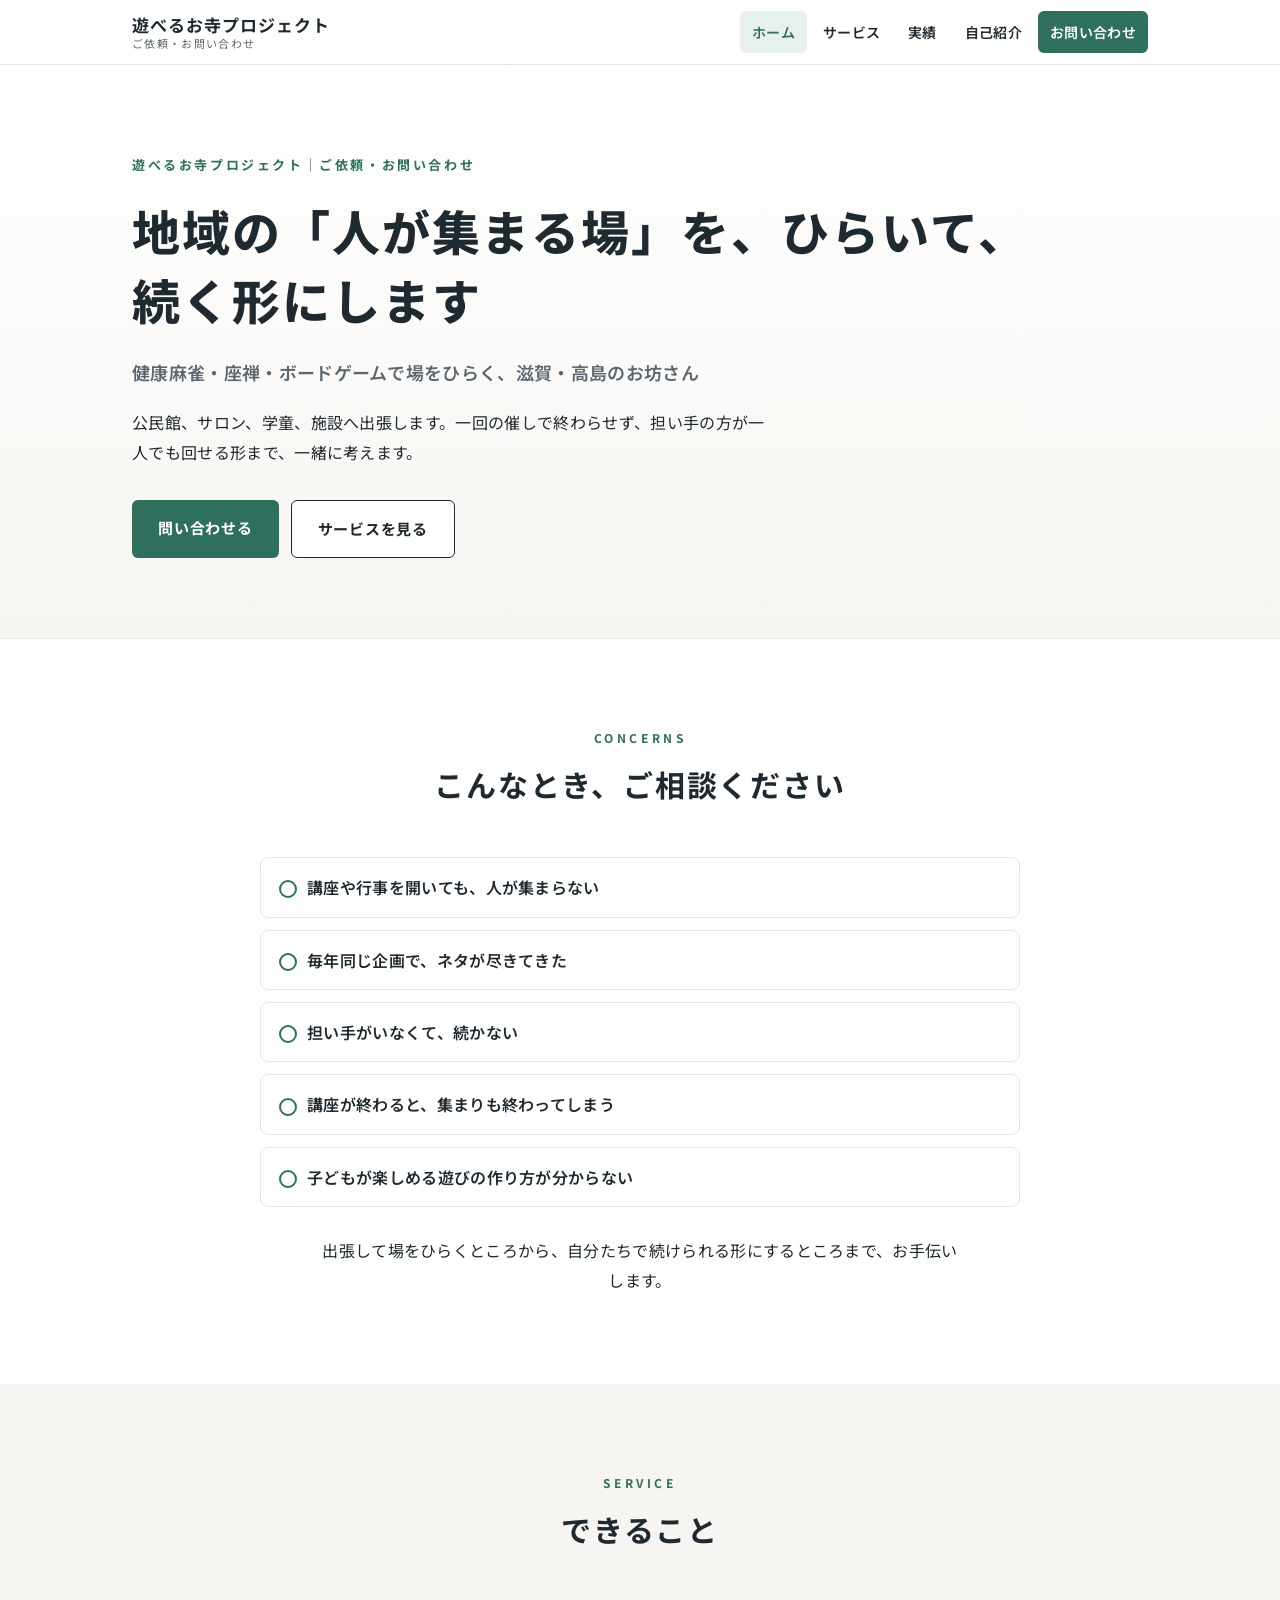
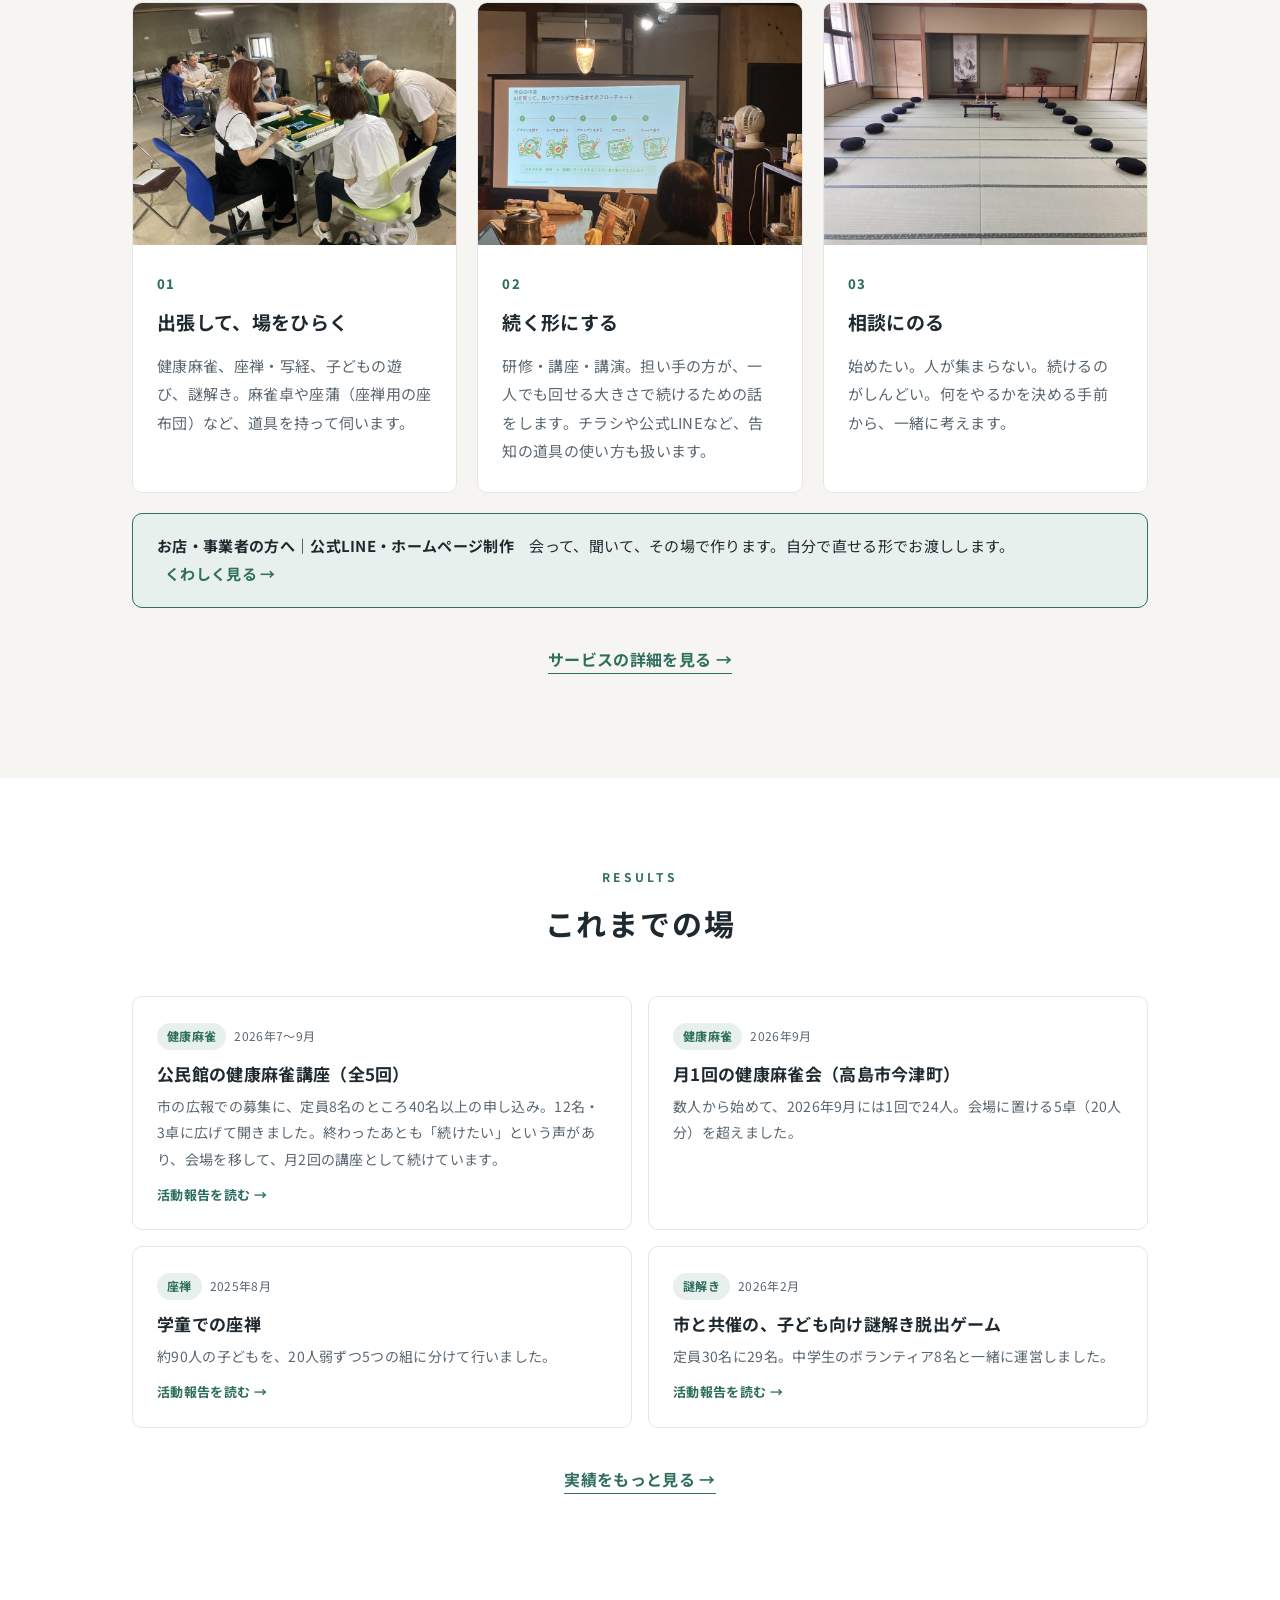
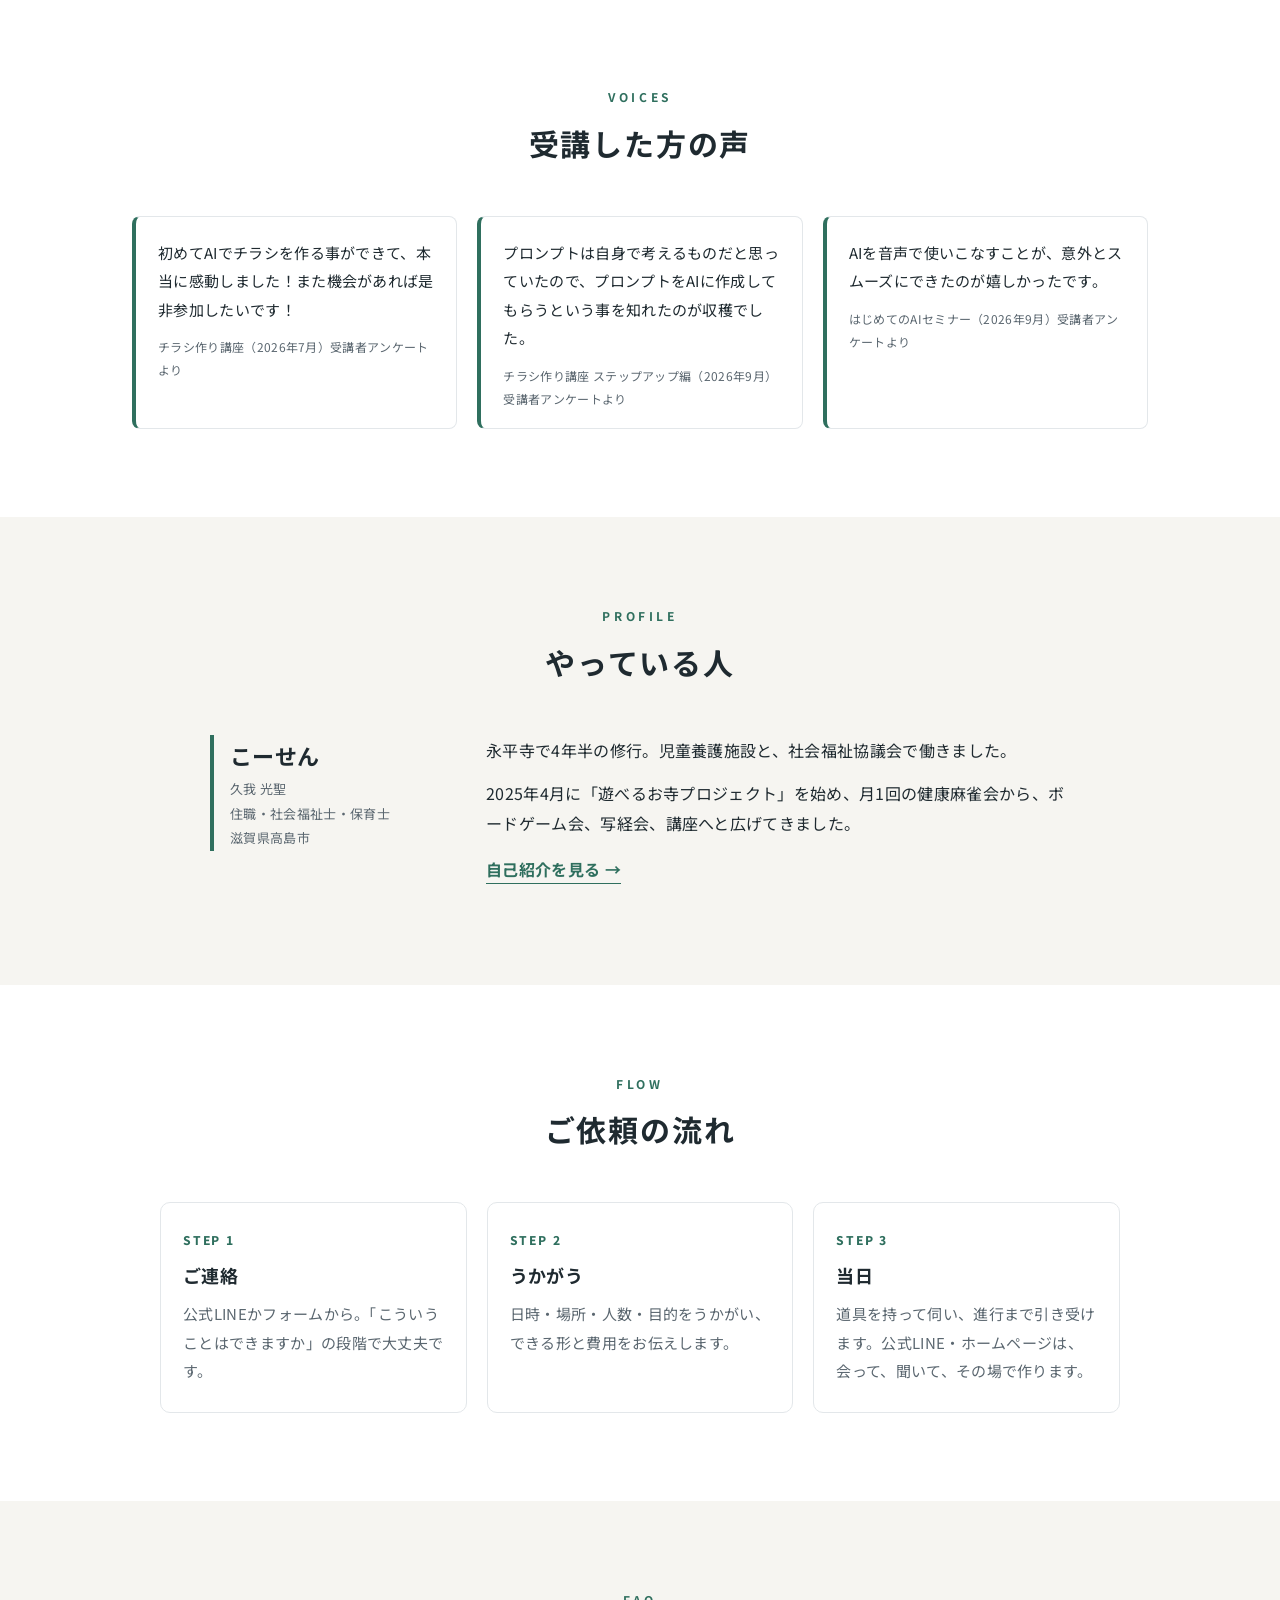
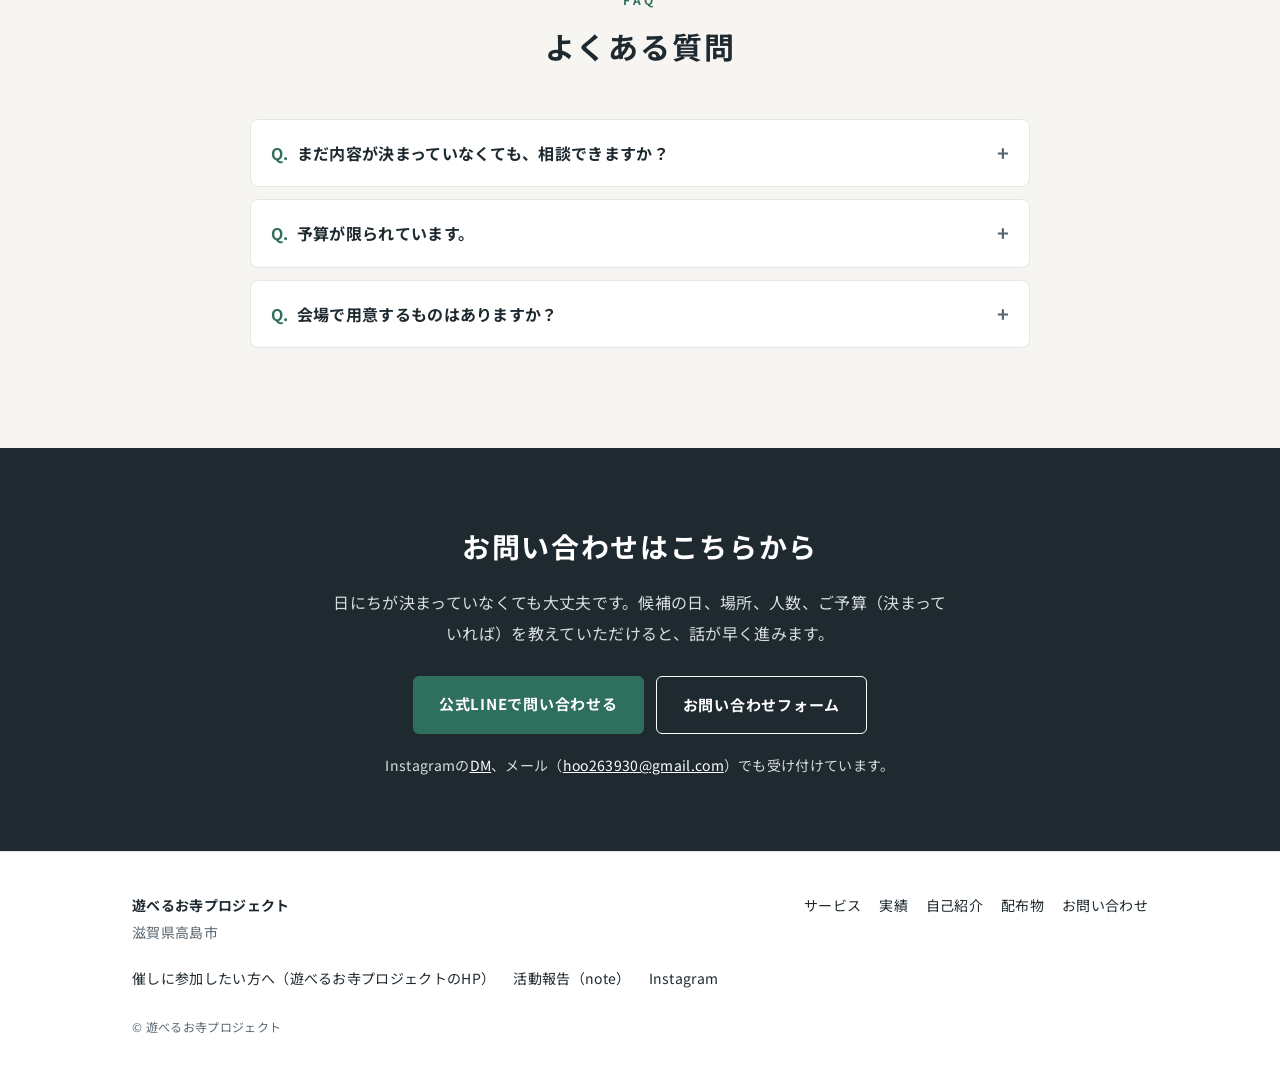
==== commit 4fdfb225: "「相談」の言葉を「お問い合わせ」に言い換えた（サイト名・下の帯・ボタン）。サービス03「相談にのる」の料金を、個別相談と同じ（オンライン1時間3,000円／伺う場合1時間5,000円）にした（2026" ====
--- a/index.html
+++ b/index.html
@@ -4,7 +4,7 @@
   <meta charset="utf-8" />
   <meta name="viewport" content="width=device-width, initial-scale=1" />
   <script>/* 古い住所（github.io/works）で開かれたら、新しい住所の同じページへ移す */if(/\.github\.io$/.test(location.hostname)){location.replace("https://asoberu-otera-works.pages.dev/"+location.pathname.replace(/^\/works\/?/,"")+location.search+location.hash);}</script>
-  <title>遊べるお寺プロジェクト｜ご依頼・ご相談</title>
+  <title>遊べるお寺プロジェクト｜ご依頼・お問い合わせ</title>
   <link rel="canonical" href="https://asoberu-otera-works.pages.dev/" />
   <meta name="description" content="地域の「人が集まる場」を、ひらいて、続く形にします。健康麻雀・座禅・ボードゲームで場をひらく、滋賀・高島のお坊さん。" />
   <link rel="preconnect" href="https://fonts.googleapis.com" />
@@ -15,7 +15,7 @@
 <body>
 <header class="site-header">
   <div class="wrap">
-    <a class="logo" href=""><b>遊べるお寺プロジェクト</b><small>ご依頼・ご相談</small></a>
+    <a class="logo" href=""><b>遊べるお寺プロジェクト</b><small>ご依頼・お問い合わせ</small></a>
     <nav class="nav" aria-label="メニュー"><a class="nav-home" href="" aria-current="page">ホーム</a><a href="service/">サービス</a><a href="results/">実績</a><a href="about/">自己紹介</a><a class="nav-cta" href="contact/">お問い合わせ</a></nav>
   </div>
 </header>
@@ -23,12 +23,12 @@
 
 <section class="hero">
   <div class="wrap">
-    <p class="eyebrow">遊べるお寺プロジェクト｜ご依頼・ご相談</p>
+    <p class="eyebrow"><span class="nb">遊べるお寺プロジェクト｜</span><span class="nb">ご依頼・お問い合わせ</span></p>
     <h1><span class="nb">地域の「人が集まる場」を、</span><span class="nb">ひらいて、</span><span class="nb">続く形にします</span></h1>
     <p class="lead">健康麻雀・座禅・ボードゲームで場をひらく、滋賀・高島のお坊さん</p>
     <p class="body">公民館、サロン、学童、施設へ出張します。一回の催しで終わらせず、担い手の方が一人でも回せる形まで、一緒に考えます。</p>
     <div class="btns">
-      <a class="btn primary" href="contact/">相談する</a>
+      <a class="btn primary" href="contact/">問い合わせる</a>
       <a class="btn ghost" href="service/">サービスを見る</a>
     </div>
   </div>
@@ -120,10 +120,10 @@
 </main>
 <section class="cta-band">
   <div class="wrap">
-    <h2>ご相談はこちらから</h2>
+    <h2>お問い合わせはこちらから</h2>
     <p>日にちが決まっていなくても大丈夫です。候補の日、場所、人数、ご予算（決まっていれば）を教えていただけると、話が早く進みます。</p>
     <div class="btns">
-      <a class="btn primary" href="https://lin.ee/ZITRIHg" target="_blank" rel="noopener">公式LINEで相談する</a>
+      <a class="btn primary" href="https://lin.ee/ZITRIHg" target="_blank" rel="noopener">公式LINEで問い合わせる</a>
       <a class="btn ghost" href="https://hoo263930-netizen.github.io/contact/" target="_blank" rel="noopener">お問い合わせフォーム</a>
     </div>
     <p class="band-sub">Instagramの<a href="https://www.instagram.com/asoberu_otera/" target="_blank" rel="noopener">DM</a>、メール（<a href="mailto:hoo263930@gmail.com">hoo263930@gmail.com</a>）でも受け付けています。</p>
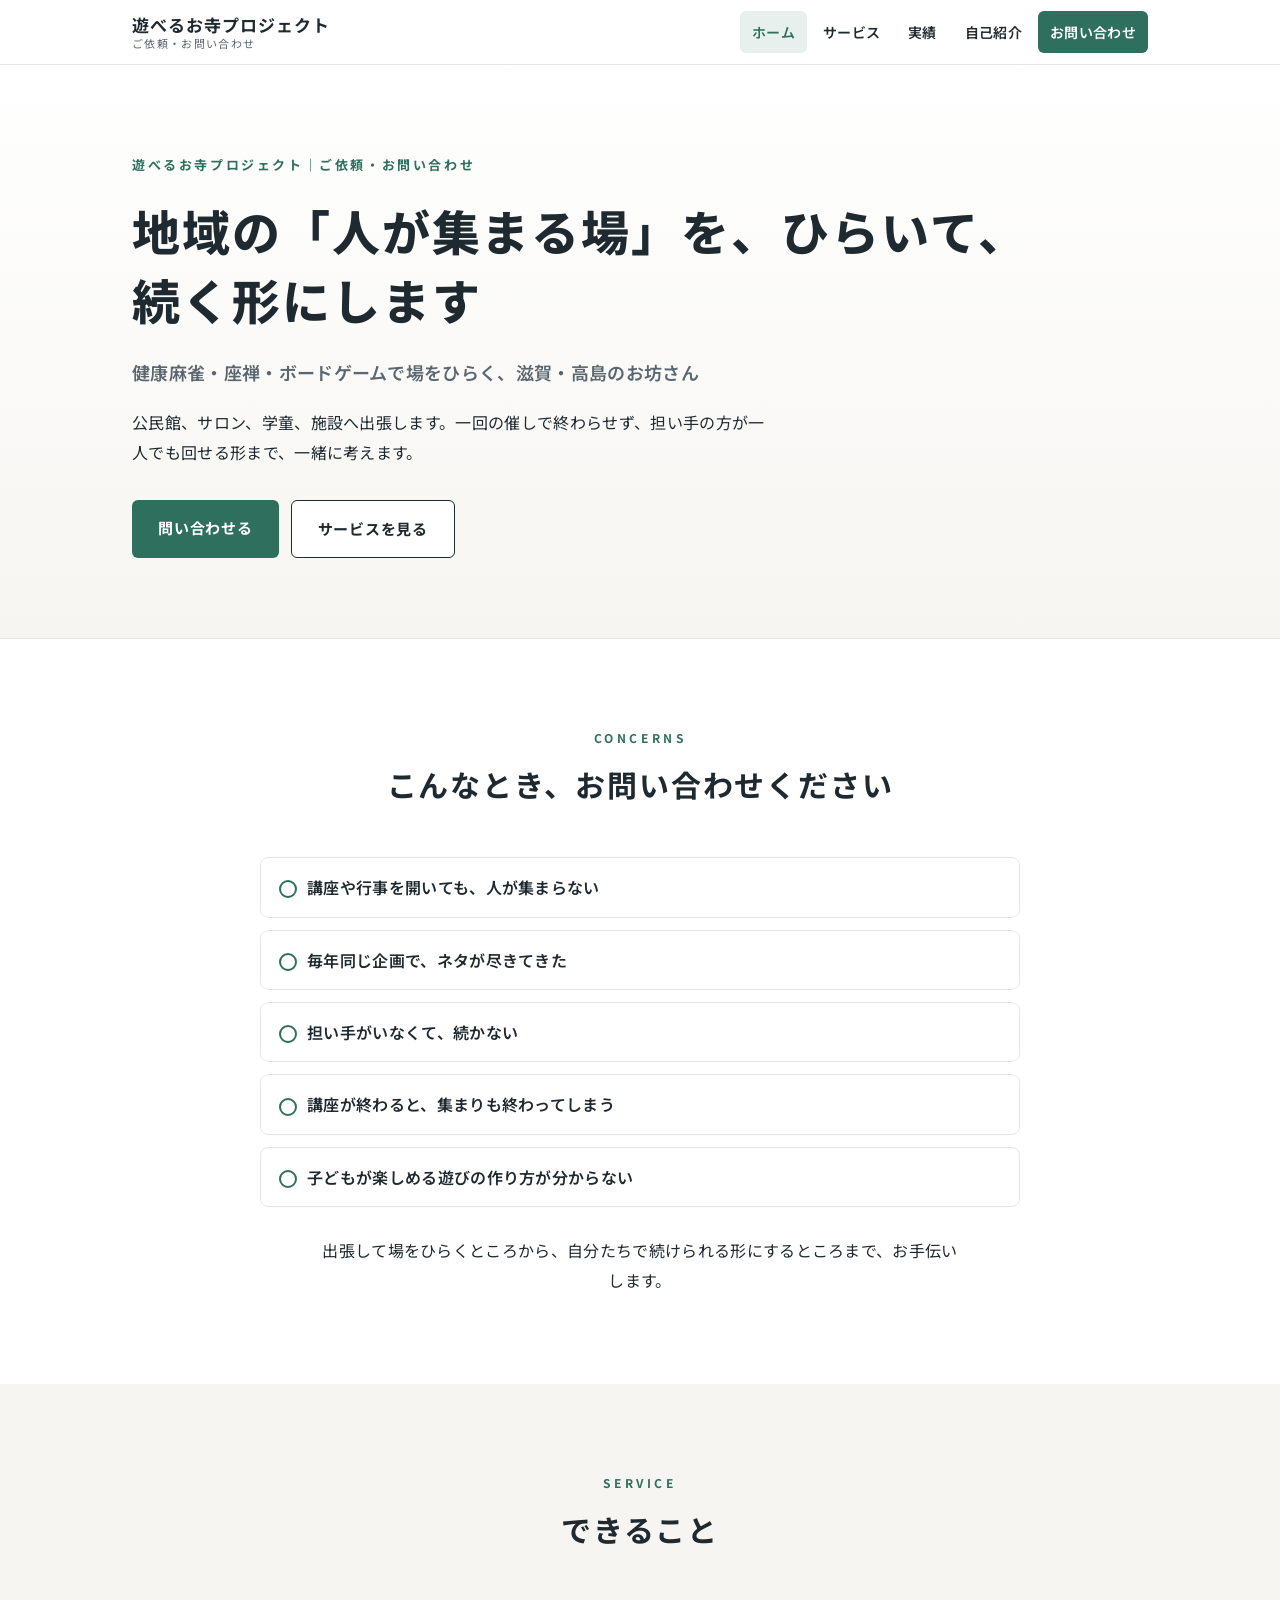
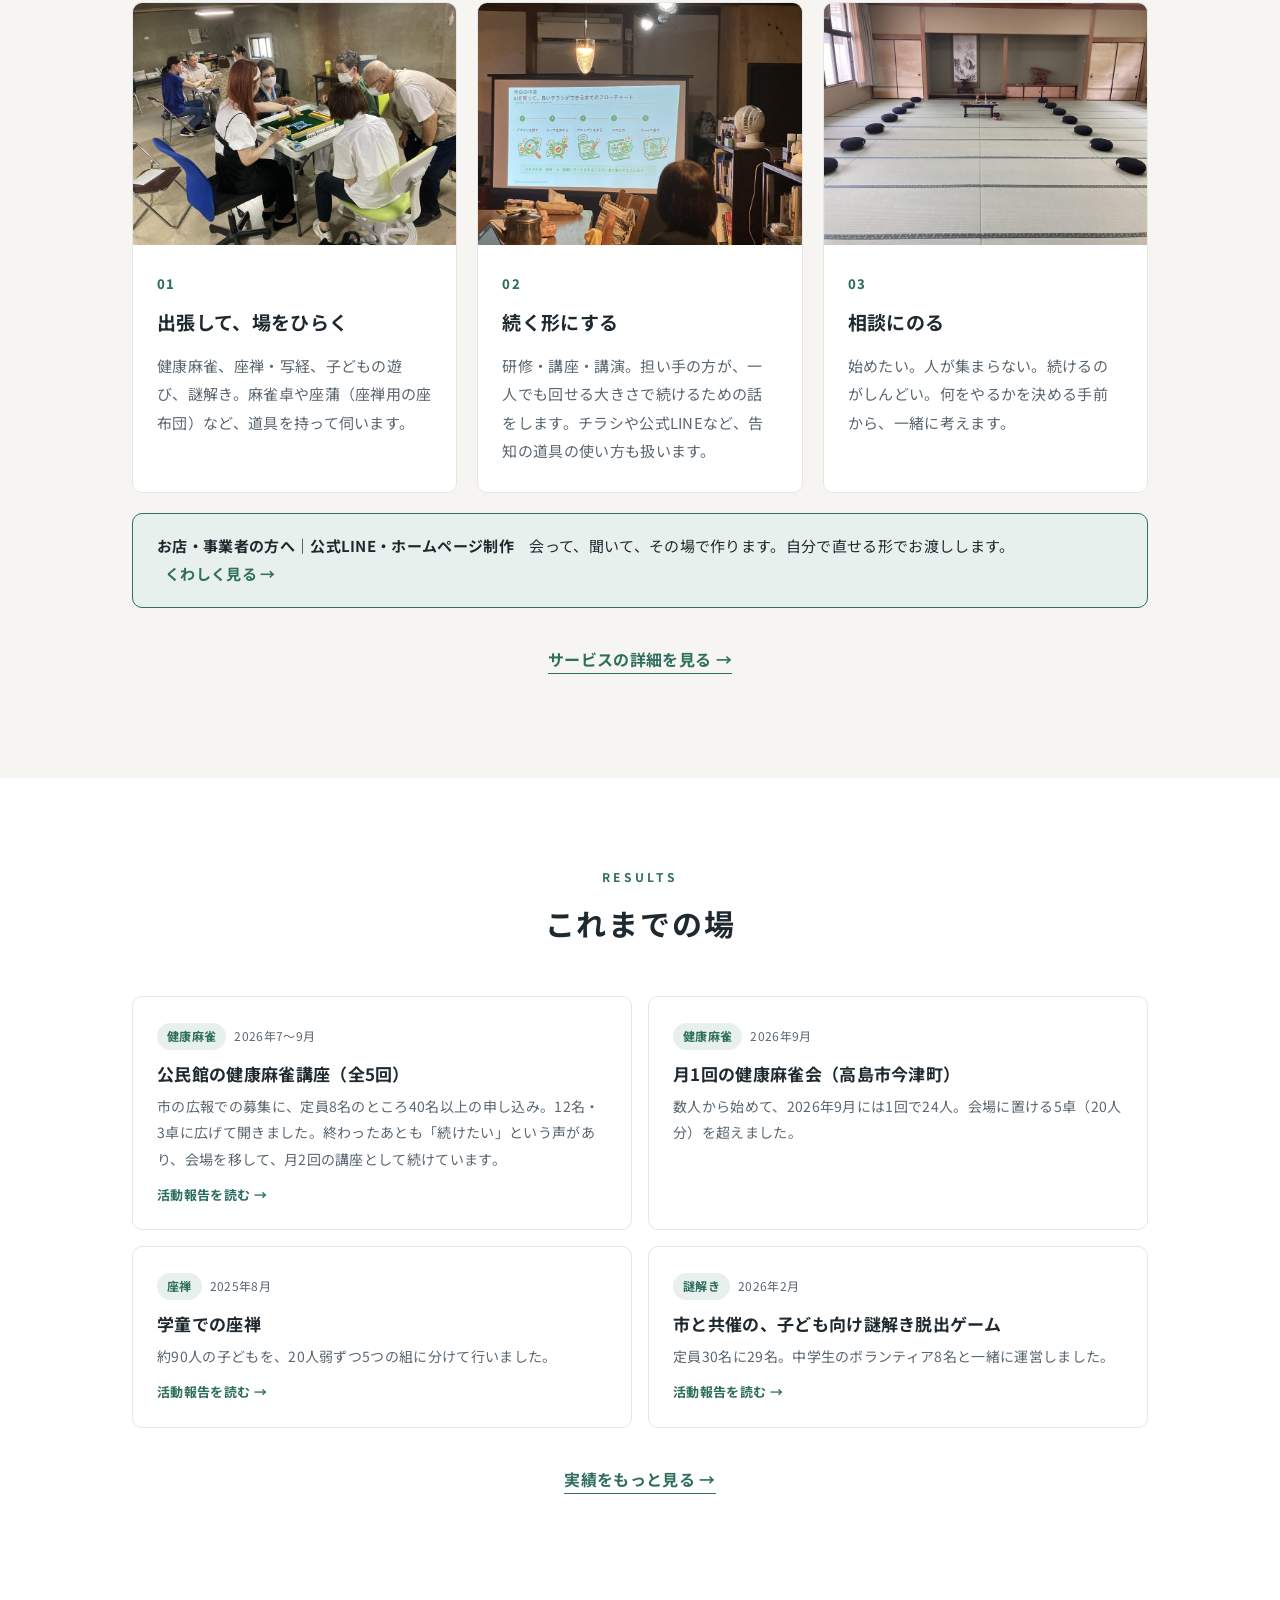
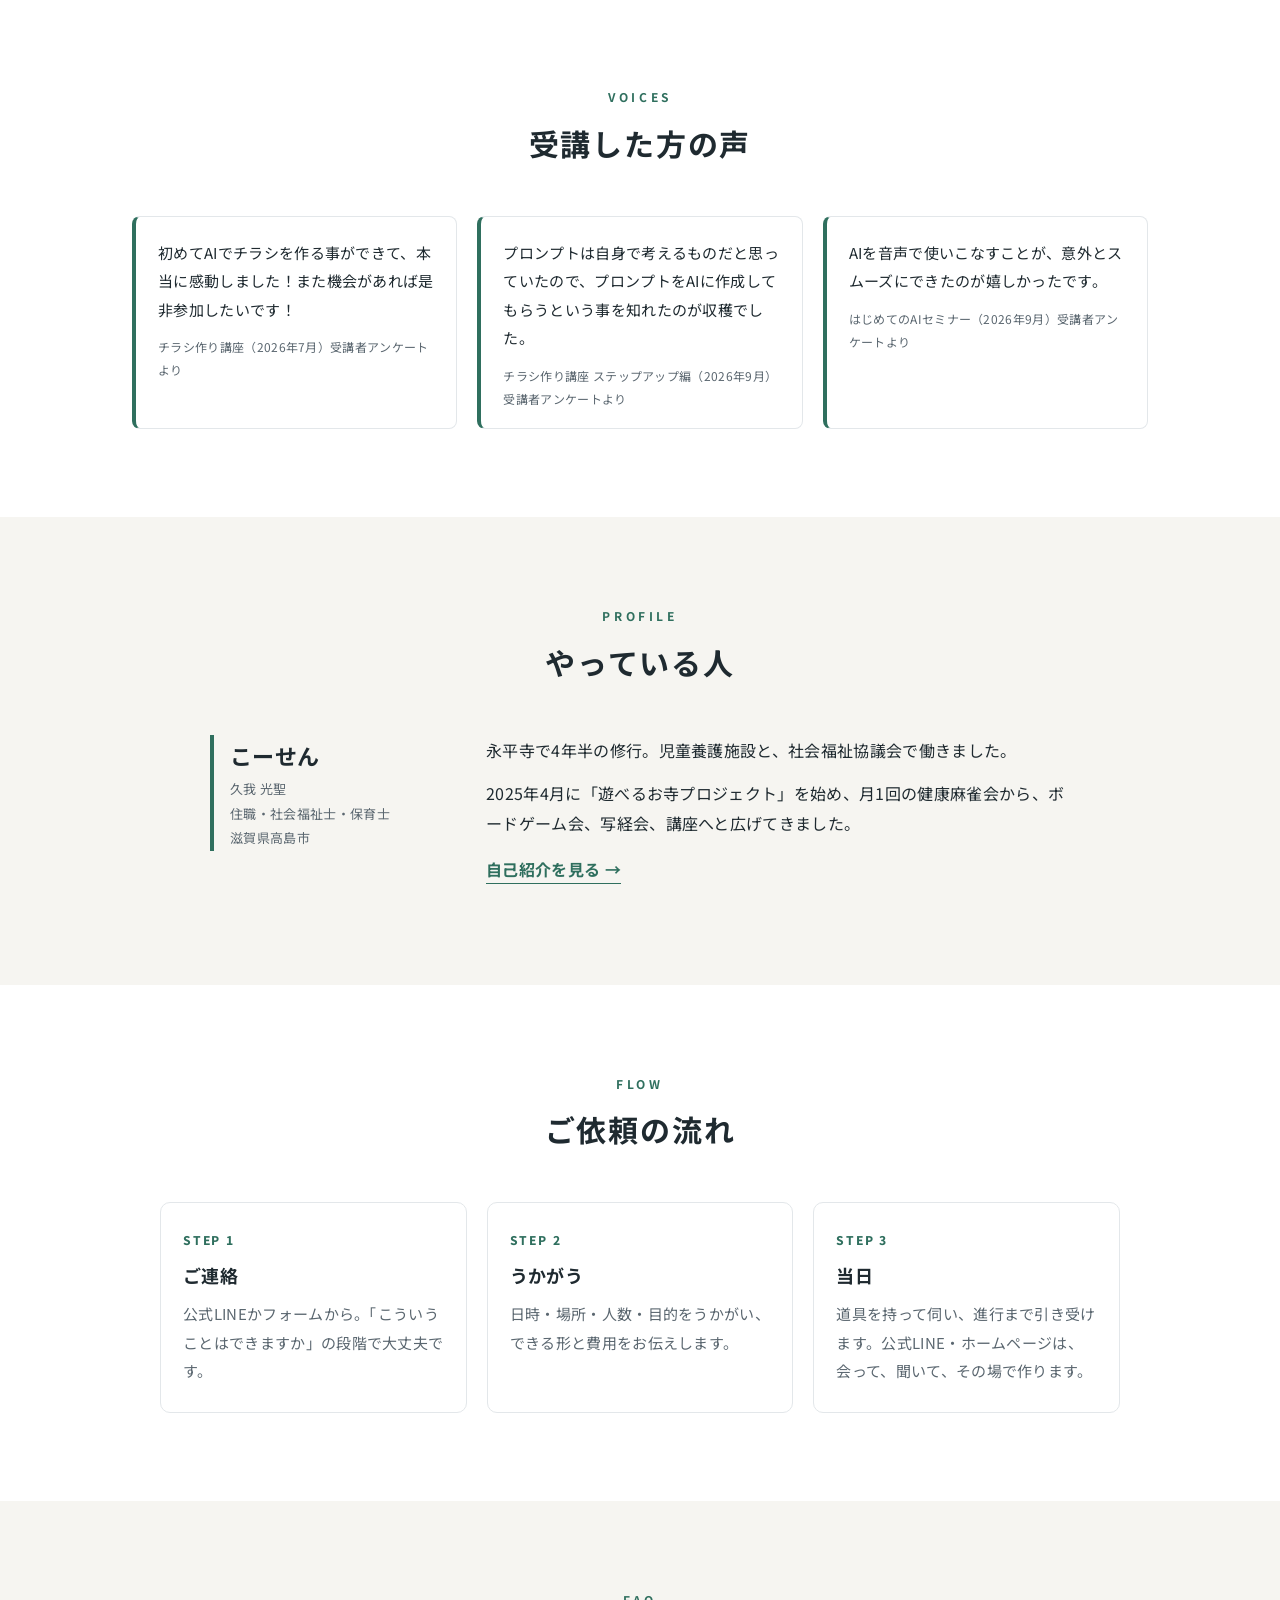
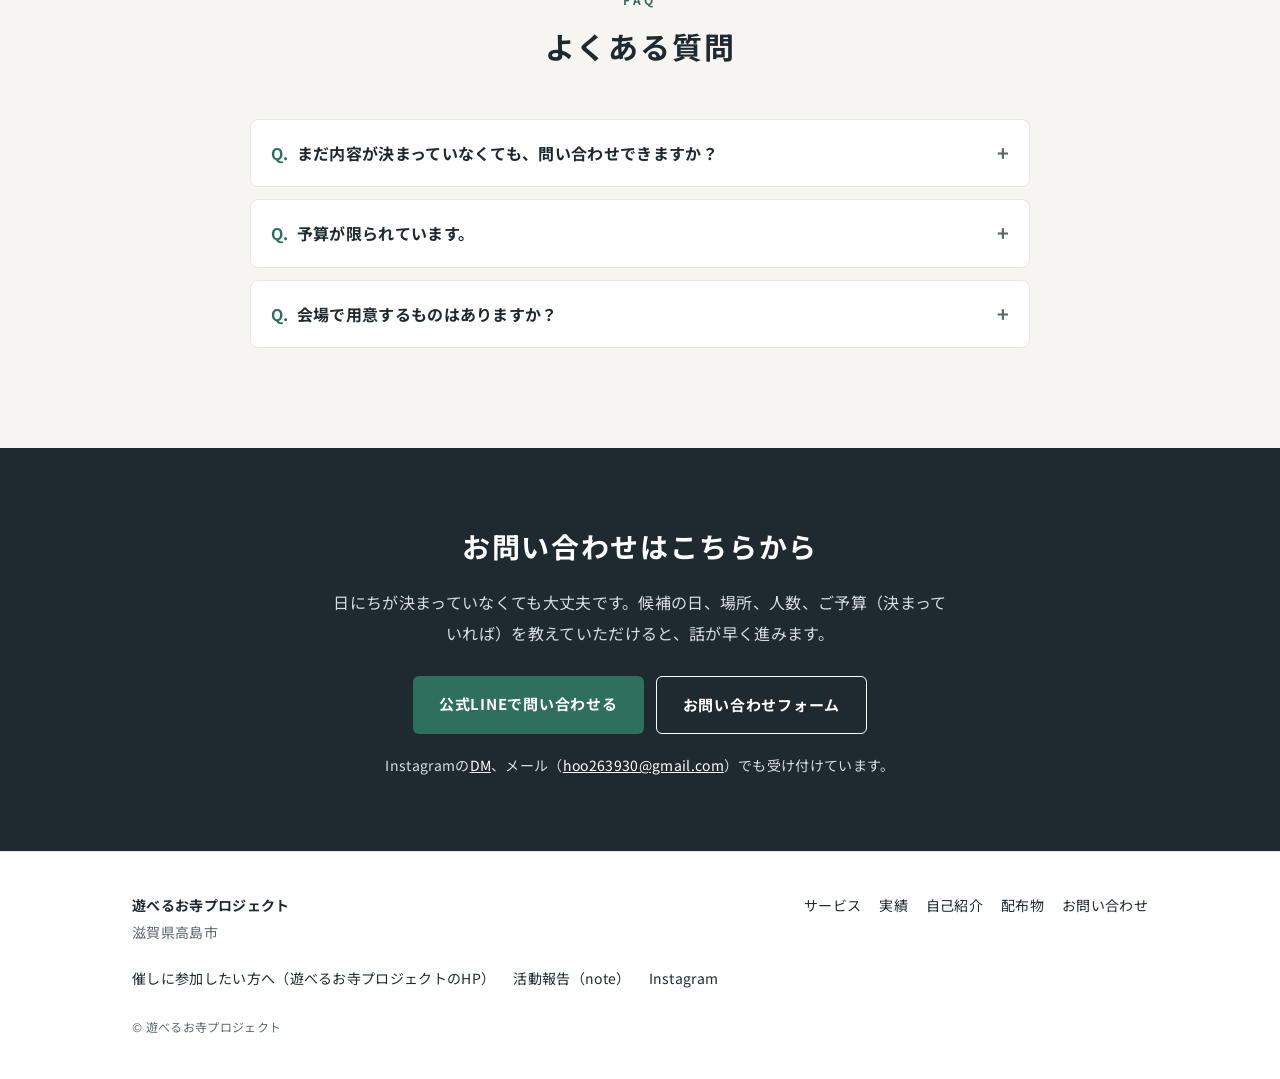
==== commit f471ab67: "残っていた「相談」の言葉を「お問い合わせ」にそろえた（トップの「こんなとき」・よくある質問・制作の3つの特長・サービス01の謎解きの料金・伴走の質問の窓口）。よくある質問と伴走には、やり方の相談は有料" ====
--- a/index.html
+++ b/index.html
@@ -36,7 +36,7 @@
 
 <section class="section">
   <div class="wrap">
-    <div class="sec-head"><span class="en">CONCERNS</span><h2>こんなとき、ご相談ください</h2></div>
+    <div class="sec-head"><span class="en">CONCERNS</span><h2>こんなとき、お問い合わせください</h2></div>
     <ul class="worries">
       <li>講座や行事を開いても、人が集まらない</li>
       <li>毎年同じ企画で、ネタが尽きてきた</li>
@@ -111,7 +111,7 @@
   <div class="wrap">
     <div class="sec-head"><span class="en">FAQ</span><h2>よくある質問</h2></div>
     <div class="faq">
-      <details><summary>まだ内容が決まっていなくても、相談できますか？</summary><p>できます。目的、対象の方、会場、時期をうかがいながら、できる形を一緒に考えます。</p></details>
+      <details><summary>まだ内容が決まっていなくても、問い合わせできますか？</summary><p>できます。目的、対象の方、会場、時期をうかがって、お受けできる形と費用をお伝えします。お問い合わせは無料です。何をどうすればいいかを一緒に考える時間は、<a href="service/#soudan">「相談にのる」</a>（オンライン1時間3,000円）としてお受けしています。</p></details>
       <details><summary>予算が限られています。</summary><p>時間を短くする、今ある内容を使う、準備物をそちらでご用意いただくなど、条件に合わせて組み直します。</p></details>
       <details><summary>会場で用意するものはありますか？</summary><p>机・椅子・電源・駐車場は、主催者側でご用意いただく形が基本です。麻雀卓など、運べるものはこちらで持って行きます。必要なものは事前にお伝えします。</p></details>
     </div>
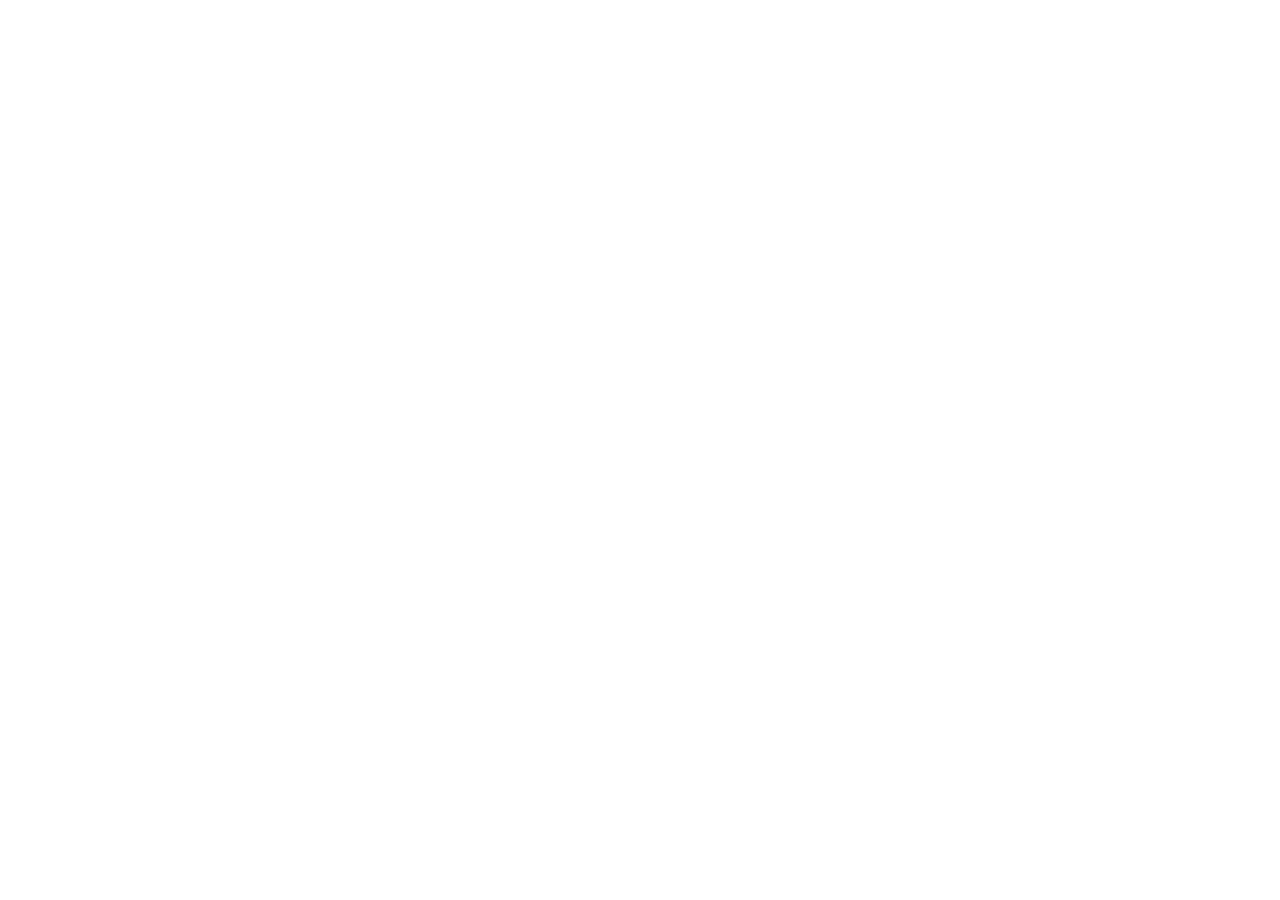
==== commit 790c44bd: "works の中身を、遊べるお寺プロジェクトのホームページ（asoberu-otera.pages.dev）へ移したので、各ページを「移りました」のページ（今のHPの同じ中身へ自動で移す）にした。トッ" ====
--- a/index.html
+++ b/index.html
@@ -1,156 +1,19 @@
 <!doctype html>
 <html lang="ja">
 <head>
-  <meta charset="utf-8" />
-  <meta name="viewport" content="width=device-width, initial-scale=1" />
-  <script>/* 古い住所（github.io/works）で開かれたら、新しい住所の同じページへ移す */if(/\.github\.io$/.test(location.hostname)){location.replace("https://asoberu-otera-works.pages.dev/"+location.pathname.replace(/^\/works\/?/,"")+location.search+location.hash);}</script>
-  <title>遊べるお寺プロジェクト｜ご依頼・お問い合わせ</title>
-  <link rel="canonical" href="https://asoberu-otera-works.pages.dev/" />
-  <meta name="description" content="地域の「人が集まる場」を、ひらいて、続く形にします。健康麻雀・座禅・ボードゲームで場をひらく、滋賀・高島のお坊さん。" />
-  <link rel="preconnect" href="https://fonts.googleapis.com" />
-  <link rel="preconnect" href="https://fonts.gstatic.com" crossorigin />
-  <link href="https://fonts.googleapis.com/css2?family=Noto+Sans+JP:wght@400;600;700;800&display=swap" rel="stylesheet" />
-  <link rel="stylesheet" href="assets/style.css?v=8" />
+  <meta charset="utf-8">
+  <meta name="viewport" content="width=device-width, initial-scale=1">
+  <title>このページは移りました｜遊べるお寺プロジェクト</title>
+  <meta name="robots" content="noindex">
+  <link rel="canonical" href="https://asoberu-otera.pages.dev/request.html">
+  <meta http-equiv="refresh" content="0; url=https://asoberu-otera.pages.dev/request.html">
+  <script>location.replace("https://asoberu-otera.pages.dev/request.html");</script>
+  <!-- 2026-10-24：works の中身は、遊べるお寺プロジェクトのホームページ（https://asoberu-otera.pages.dev/）へ移した（HPは1つにする・こーせん）。
+       前の住所を案内した名刺・チラシ・公式LINEから来た人を、自動で移す。元の中身はgitの履歴にある。 -->
+  <style>body{font-family:sans-serif;padding:40px 20px;line-height:1.8;color:#1f2a30}a{color:#2f6f5e}</style>
 </head>
 <body>
-<header class="site-header">
-  <div class="wrap">
-    <a class="logo" href=""><b>遊べるお寺プロジェクト</b><small>ご依頼・お問い合わせ</small></a>
-    <nav class="nav" aria-label="メニュー"><a class="nav-home" href="" aria-current="page">ホーム</a><a href="service/">サービス</a><a href="results/">実績</a><a href="about/">自己紹介</a><a class="nav-cta" href="contact/">お問い合わせ</a></nav>
-  </div>
-</header>
-<main>
-
-<section class="hero">
-  <div class="wrap">
-    <p class="eyebrow"><span class="nb">遊べるお寺プロジェクト｜</span><span class="nb">ご依頼・お問い合わせ</span></p>
-    <h1><span class="nb">地域の「人が集まる場」を、</span><span class="nb">ひらいて、</span><span class="nb">続く形にします</span></h1>
-    <p class="lead">健康麻雀・座禅・ボードゲームで場をひらく、滋賀・高島のお坊さん</p>
-    <p class="body">公民館、サロン、学童、施設へ出張します。一回の催しで終わらせず、担い手の方が一人でも回せる形まで、一緒に考えます。</p>
-    <div class="btns">
-      <a class="btn primary" href="contact/">問い合わせる</a>
-      <a class="btn ghost" href="service/">サービスを見る</a>
-    </div>
-  </div>
-</section>
-
-<section class="section">
-  <div class="wrap">
-    <div class="sec-head"><span class="en">CONCERNS</span><h2>こんなとき、お問い合わせください</h2></div>
-    <ul class="worries">
-      <li>講座や行事を開いても、人が集まらない</li>
-      <li>毎年同じ企画で、ネタが尽きてきた</li>
-      <li>担い手がいなくて、続かない</li>
-      <li>講座が終わると、集まりも終わってしまう</li>
-      <li>子どもが楽しめる遊びの作り方が分からない</li>
-    </ul>
-    <p class="after">出張して場をひらくところから、自分たちで続けられる形にするところまで、お手伝いします。</p>
-  </div>
-</section>
-
-<section class="section soft">
-  <div class="wrap">
-    <div class="sec-head"><span class="en">SERVICE</span><h2>できること</h2></div>
-    <div class="cards">
-      <div class="card has-img"><img class="card-img" src="images/mahjong-play.jpg" alt="健康麻雀の会の様子" loading="lazy"><div class="card-body"><span class="num">01</span><h3>出張して、場をひらく</h3><p>健康麻雀、座禅・写経、子どもの遊び、謎解き。麻雀卓や座蒲（座禅用の座布団）など、道具を持って伺います。</p></div></div>
-      <div class="card has-img"><img class="card-img" src="images/seminar-lecture.jpg" alt="講座の様子" loading="lazy"><div class="card-body"><span class="num">02</span><h3>続く形にする</h3><p>研修・講座・講演。担い手の方が、一人でも回せる大きさで続けるための話をします。チラシや公式LINEなど、告知の道具の使い方も扱います。</p></div></div>
-      <div class="card has-img"><img class="card-img" src="images/zazen-hall.jpg" alt="お寺の本堂" loading="lazy"><div class="card-body"><span class="num">03</span><h3>相談にのる</h3><p>始めたい。人が集まらない。続けるのがしんどい。何をやるかを決める手前から、一緒に考えます。</p></div></div>
-    </div>
-    <a class="minor biz" href="tsukuru/"><b>お店・事業者の方へ｜公式LINE・ホームページ制作</b>　会って、聞いて、その場で作ります。自分で直せる形でお渡しします。<span class="go">くわしく見る →</span></a>
-    <p class="more"><a href="service/">サービスの詳細を見る →</a></p>
-  </div>
-</section>
-
-<section class="section">
-  <div class="wrap">
-    <div class="sec-head"><span class="en">RESULTS</span><h2>これまでの場</h2></div>
-    <div class="works-list">
-      <a class="work" href="https://note.com/loyal_dill1011/n/n5e70d0323a00" target="_blank" rel="noopener"><span class="cat">健康麻雀</span><span class="date">2026年7〜9月</span><h3>公民館の健康麻雀講座（全5回）</h3><p>市の広報での募集に、定員8名のところ40名以上の申し込み。12名・3卓に広げて開きました。終わったあとも「続けたい」という声があり、会場を移して、月2回の講座として続けています。</p><span class="go">活動報告を読む →</span></a><div class="work"><span class="cat">健康麻雀</span><span class="date">2026年9月</span><h3>月1回の健康麻雀会（高島市今津町）</h3><p>数人から始めて、2026年9月には1回で24人。会場に置ける5卓（20人分）を超えました。</p></div><a class="work" href="https://note.com/loyal_dill1011/n/nba5500e91aa4" target="_blank" rel="noopener"><span class="cat">座禅</span><span class="date">2025年8月</span><h3>学童での座禅</h3><p>約90人の子どもを、20人弱ずつ5つの組に分けて行いました。</p><span class="go">活動報告を読む →</span></a><a class="work" href="https://note.com/loyal_dill1011/n/n4468e913ce5d" target="_blank" rel="noopener"><span class="cat">謎解き</span><span class="date">2026年2月</span><h3>市と共催の、子ども向け謎解き脱出ゲーム</h3><p>定員30名に29名。中学生のボランティア8名と一緒に運営しました。</p><span class="go">活動報告を読む →</span></a>
-    </div>
-    <p class="more"><a href="results/">実績をもっと見る →</a></p>
-  </div>
-</section>
-
-<section class="section">
-  <div class="wrap">
-    <div class="sec-head"><span class="en">VOICES</span><h2>受講した方の声</h2></div>
-    <div class="voices">
-      <figure class="voice"><blockquote>初めてAIでチラシを作る事ができて、本当に感動しました！また機会があれば是非参加したいです！</blockquote><figcaption>チラシ作り講座（2026年7月）受講者アンケートより</figcaption></figure>
-      <figure class="voice"><blockquote>プロンプトは自身で考えるものだと思っていたので、プロンプトをAIに作成してもらうという事を知れたのが収穫でした。</blockquote><figcaption>チラシ作り講座 ステップアップ編（2026年9月）受講者アンケートより</figcaption></figure>
-      <figure class="voice"><blockquote>AIを音声で使いこなすことが、意外とスムーズにできたのが嬉しかったです。</blockquote><figcaption>はじめてのAIセミナー（2026年9月）受講者アンケートより</figcaption></figure>
-    </div>
-  </div>
-</section>
-
-<section class="section soft">
-  <div class="wrap">
-    <div class="sec-head"><span class="en">PROFILE</span><h2>やっている人</h2></div>
-    <div class="profile">
-      <div class="name"><b>こーせん</b><small>久我 光聖</small><small>住職・社会福祉士・保育士</small><small>滋賀県高島市</small></div>
-      <div>
-        <p>永平寺で4年半の修行。児童養護施設と、社会福祉協議会で働きました。</p>
-        <p>2025年4月に「遊べるお寺プロジェクト」を始め、月1回の健康麻雀会から、ボードゲーム会、写経会、講座へと広げてきました。</p>
-        <p class="more" style="text-align:left;margin-top:16px"><a href="about/">自己紹介を見る →</a></p>
-      </div>
-    </div>
-  </div>
-</section>
-
-<section class="section">
-  <div class="wrap">
-    <div class="sec-head"><span class="en">FLOW</span><h2>ご依頼の流れ</h2></div>
-    <ol class="flow">
-      <li><h3>ご連絡</h3><p>公式LINEかフォームから。「こういうことはできますか」の段階で大丈夫です。</p></li>
-      <li><h3>うかがう</h3><p>日時・場所・人数・目的をうかがい、できる形と費用をお伝えします。</p></li>
-      <li><h3>当日</h3><p>道具を持って伺い、進行まで引き受けます。公式LINE・ホームページは、会って、聞いて、その場で作ります。</p></li>
-    </ol>
-  </div>
-</section>
-
-<section class="section soft">
-  <div class="wrap">
-    <div class="sec-head"><span class="en">FAQ</span><h2>よくある質問</h2></div>
-    <div class="faq">
-      <details><summary>まだ内容が決まっていなくても、問い合わせできますか？</summary><p>できます。目的、対象の方、会場、時期をうかがって、お受けできる形と費用をお伝えします。お問い合わせは無料です。何をどうすればいいかを一緒に考える時間は、<a href="service/#soudan">「相談にのる」</a>（オンライン1時間3,000円）としてお受けしています。</p></details>
-      <details><summary>予算が限られています。</summary><p>時間を短くする、今ある内容を使う、準備物をそちらでご用意いただくなど、条件に合わせて組み直します。</p></details>
-      <details><summary>会場で用意するものはありますか？</summary><p>机・椅子・電源・駐車場は、主催者側でご用意いただく形が基本です。麻雀卓など、運べるものはこちらで持って行きます。必要なものは事前にお伝えします。</p></details>
-    </div>
-  </div>
-</section>
-</main>
-<section class="cta-band">
-  <div class="wrap">
-    <h2>お問い合わせはこちらから</h2>
-    <p>日にちが決まっていなくても大丈夫です。候補の日、場所、人数、ご予算（決まっていれば）を教えていただけると、話が早く進みます。</p>
-    <div class="btns">
-      <a class="btn primary" href="https://lin.ee/ZITRIHg" target="_blank" rel="noopener">公式LINEで問い合わせる</a>
-      <a class="btn ghost" href="https://hoo263930-netizen.github.io/contact/" target="_blank" rel="noopener">お問い合わせフォーム</a>
-    </div>
-    <p class="band-sub">Instagramの<a href="https://www.instagram.com/asoberu_otera/" target="_blank" rel="noopener">DM</a>、メール（<a href="mailto:hoo263930@gmail.com">hoo263930@gmail.com</a>）でも受け付けています。</p>
-  </div>
-</section>
-<footer class="site-footer">
-  <div class="wrap">
-    <div class="cols">
-      <div>
-        <b style="color:var(--ink)">遊べるお寺プロジェクト</b><br />
-        滋賀県高島市
-      </div>
-      <ul>
-        <li><a href="service/">サービス</a></li>
-        <li><a href="results/">実績</a></li>
-        <li><a href="about/">自己紹介</a></li>
-        <li><a href="haifu/">配布物</a></li>
-        <li><a href="contact/">お問い合わせ</a></li>
-      </ul>
-      <ul>
-        <li><a href="https://hoo263930-netizen.github.io/" target="_blank" rel="noopener">催しに参加したい方へ（遊べるお寺プロジェクトのHP）</a></li>
-        <li><a href="https://note.com/loyal_dill1011" target="_blank" rel="noopener">活動報告（note）</a></li>
-        <li><a href="https://www.instagram.com/asoberu_otera/" target="_blank" rel="noopener">Instagram</a></li>
-      </ul>
-    </div>
-    <p class="copy">© 遊べるお寺プロジェクト</p>
-  </div>
-</footer>
+  <p>このページは、遊べるお寺プロジェクトのホームページに移りました。</p>
+  <p><a href="https://asoberu-otera.pages.dev/request.html">ご依頼（団体・お店の方へ） はこちら</a></p>
 </body>
 </html>
